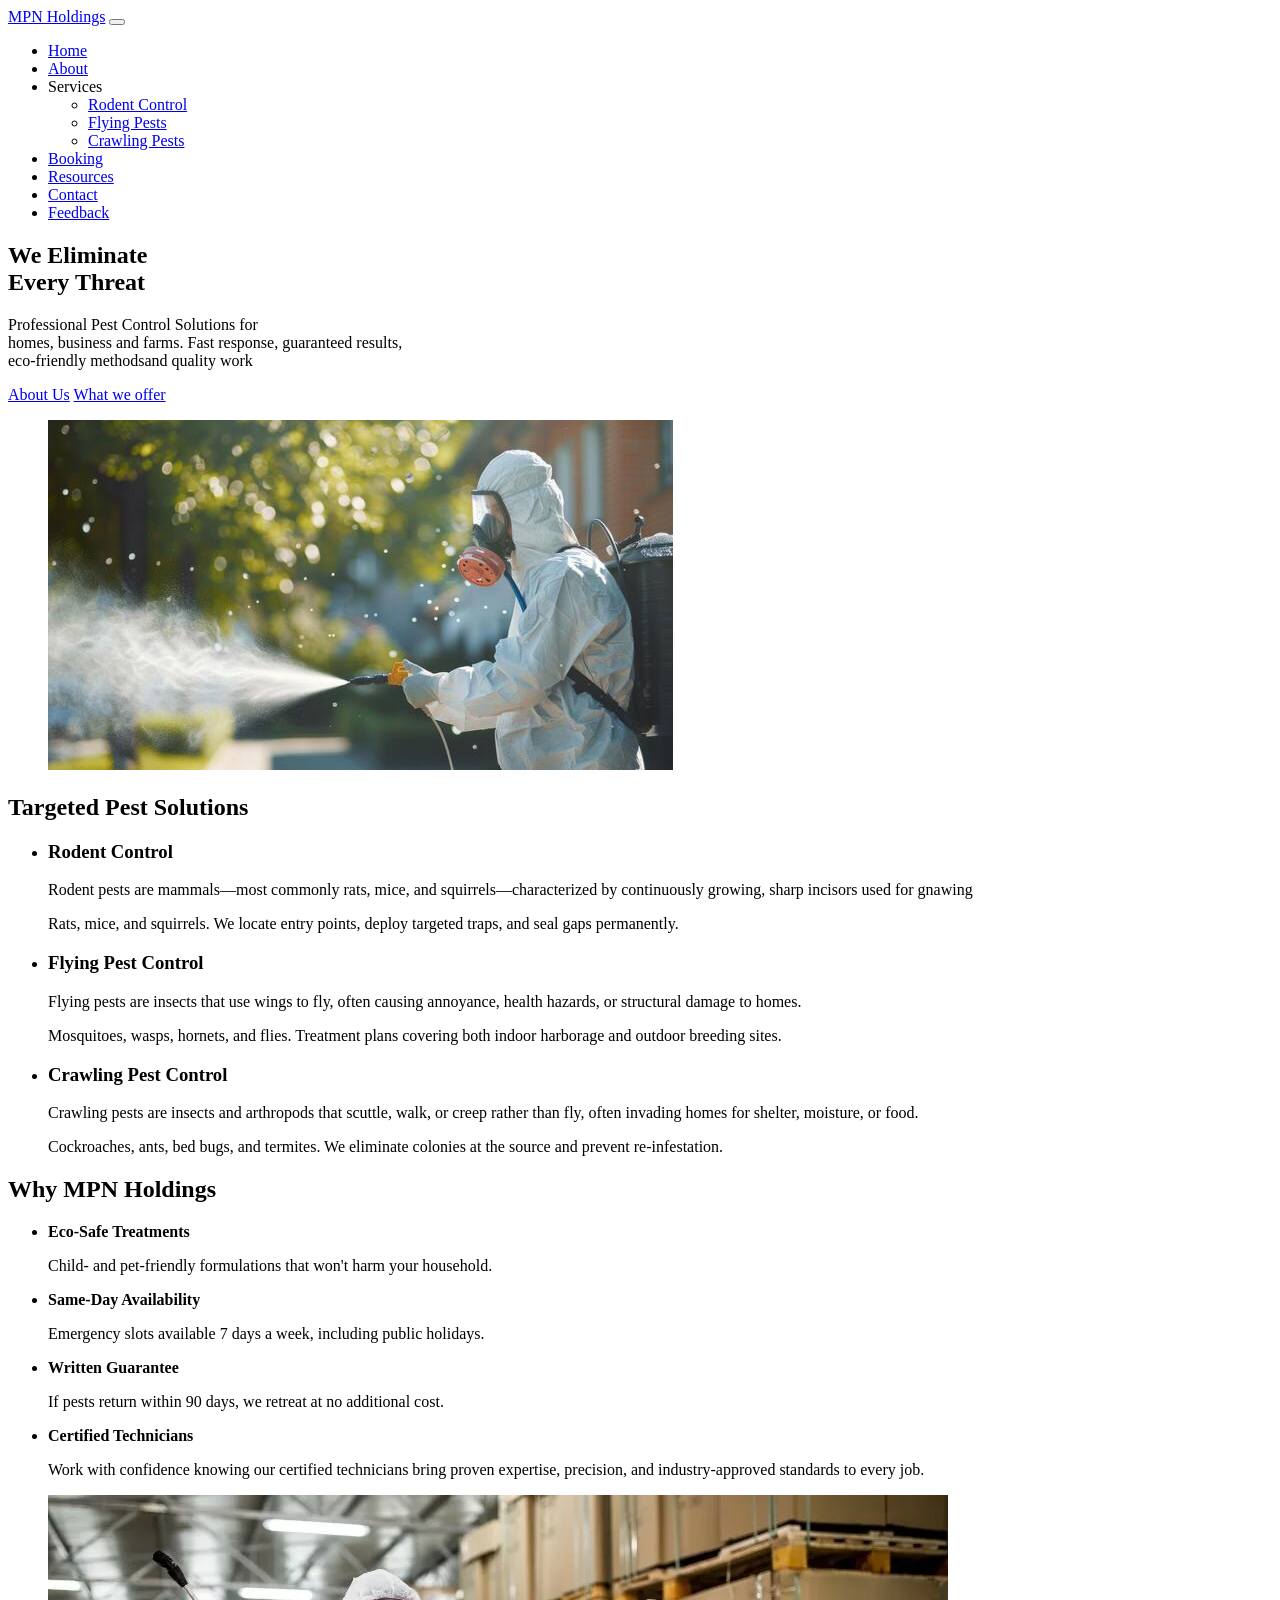
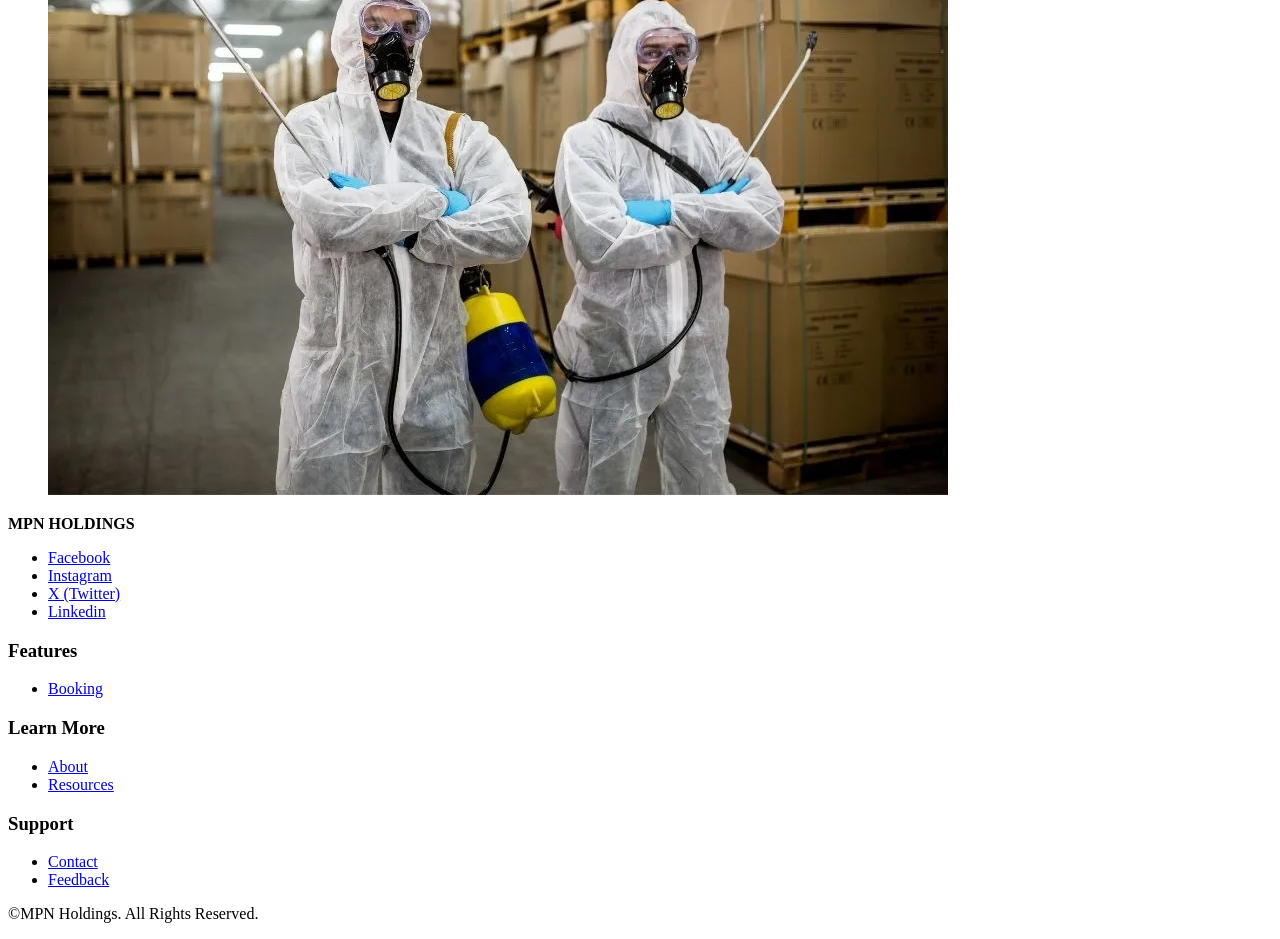
==== index.html @ 4e0d331c ""Fixed code"" ====
<!DOCTYPE html> 
<html lang="en"> 
<head> 

    <meta charset="UTF-8"> 
    <meta name="viewport" content="width=device-width, initial-scale=1.0"> 

    <title>MPN Holdings</title> 

</head> 

<body> 
    <header> 
      <nav>
    <div>
     <div>
     <div>
    <a href="index.html">MPN Holdings</a>
     <button type="button">  </button>
        <div id="navbarNav">
        <ul>
      <li>
        <a href="index.html">Home</a>
     </li>

        <li>
      <a href="about.html">About</a>
      </li>

        <li>
        <a>Services</a>
     <ul>
        <li><a href="Services/rodent.html">Rodent Control</a></li>
      <li><a href="Services/Flying.html">Flying Pests</a></li>
       <li><a href="Services/crawling.html">Crawling Pests</a></li>
     </ul>
      </li>

            <li>
     <a href="booking.html">Booking</a>
      </li>

     <li>
      <a href="resources.html">Resources</a>
</li>

          <li>
            <a href="contact.html">Contact</a>
      </li>

                        <li>
            <a href="feedback.html">Feedback</a>
     </li>
   </ul>
  </div>

    </div>
  </div>
 </div>
</nav>
    </header>

     <main>
          <section class="intro">
        <h1>We Eliminate <br>Every Threat</h1>
        <p>Professional Pest Control Solutions for<br>homes, business and farms. Fast response, guaranteed results,<br> eco-friendly methodsand quality work</p> 
          <a href="about.html" class="btn-primary">About Us</a>
        <a href="Services.html" class="btn-secondary">What we offer</a>
    </section>
      <figure> <img src="Images\intro image.jpg" alt="Pest Control spraying photo"> </figure>

    <div class="Pests">
         <h2 class="pest-title" id="services-heading">Targeted Pest Solutions</h2>
          <ul class="services-grid" role="list">
        <li>
          <article class="service-card">
            <h3>Rodent Control</h3>
            <p>Rodent pests are mammals—most commonly rats, mice, and squirrels—characterized by continuously growing, sharp incisors used for gnawing</p>
            <p>Rats, mice, and squirrels. We locate entry points, deploy targeted traps, and seal gaps permanently.</p>
        </li>
 
        <li>
            <h3>Flying Pest Control</h3>
            <p>Flying pests are insects that use wings to fly, often causing annoyance, health hazards, or structural damage to homes. </p>
            <p>Mosquitoes, wasps, hornets, and flies. Treatment plans covering both indoor harborage and outdoor breeding sites.</p>
        </li>
      
        <li>
            <h3>Crawling Pest Control</h3>
            <p>Crawling pests are insects and arthropods that scuttle, walk, or creep rather than fly, often invading homes for shelter, moisture, or food.</p>
            <p>Cockroaches, ants, bed bugs, and termites. We eliminate colonies at the source and prevent re-infestation.</p>
          </article>
        </li>
      </ul>
    </div>

     <div class="why-us-content">
          <h2>Why MPN Holdings</h2>
          <ul>
          <li>
                <strong>Eco-Safe Treatments</strong>
                <p>Child- and pet-friendly formulations that won't harm your household.</p>
            </li>
            <li>
                <strong>Same-Day Availability</strong>
                <p>Emergency slots available 7 days a week, including public holidays.</p>    
            </li>
            <li>
                <strong>Written Guarantee</strong>
                <p>If pests return within 90 days, we retreat at no additional cost.</p>
             </li>
            <li>
                <strong>Certified Technicians</strong>
                <p>Work with confidence knowing our certified technicians bring proven expertise, precision, and industry-approved standards to every job.</p>
            </li>
          </ul>
        </div>  
<figure> <img src="Images\why choose Us.webp" alt="Technicians photo"></figure>
    </main> 

<footer class="site-footer">
    <div class="footer-brand">
        <strong>MPN HOLDINGS</strong> 
         
       <nav aria-label="Social media">
    <ul class="social-links">
        <li>
            <a href="https://www.facebook.com/" target="_blank" rel="noopener noreferrer">
                Facebook
            </a>
        </li>
        <li>
            <a href="https://www.instagram.com/" target="_blank" rel="noopener noreferrer">
                Instagram
            </a>
        </li>
        <li>
            <a href="https://twitter.com/" target="_blank" rel="noopener noreferrer">
                X (Twitter)
            </a>
        </li>
        <li>
            <a href="https://linkedin.com/" target="_blank" rel="noopener noreferrer">
                Linkedin
            </a>
        </li>
    </ul>
</nav>
    </div>

    <nav class="footer-links" aria-label="Footer links">
        <section>
            <h3>Features</h3>
            <ul>
                <li><a href="booking.html">Booking</a></li>
            </ul>
        </section>

        <section>
            <h3>Learn More</h3>
            <ul>
                <li><a class="nav-link"  href="about.html">About</a></li>
                <li><a class="nav-link" href="resources.html">Resources</a></li>
            </ul>
        </section>

        <section>
            <h3>Support</h3>
            <ul>
                <li><a href="contact.html">Contact</a></li>
                <li><a href="feedback.html">Feedback</a></li>
            </ul>
        </section>
    </nav>
<p>&copy;MPN Holdings. All Rights Reserved.</p>
    </footer> 

</body> 
</html>
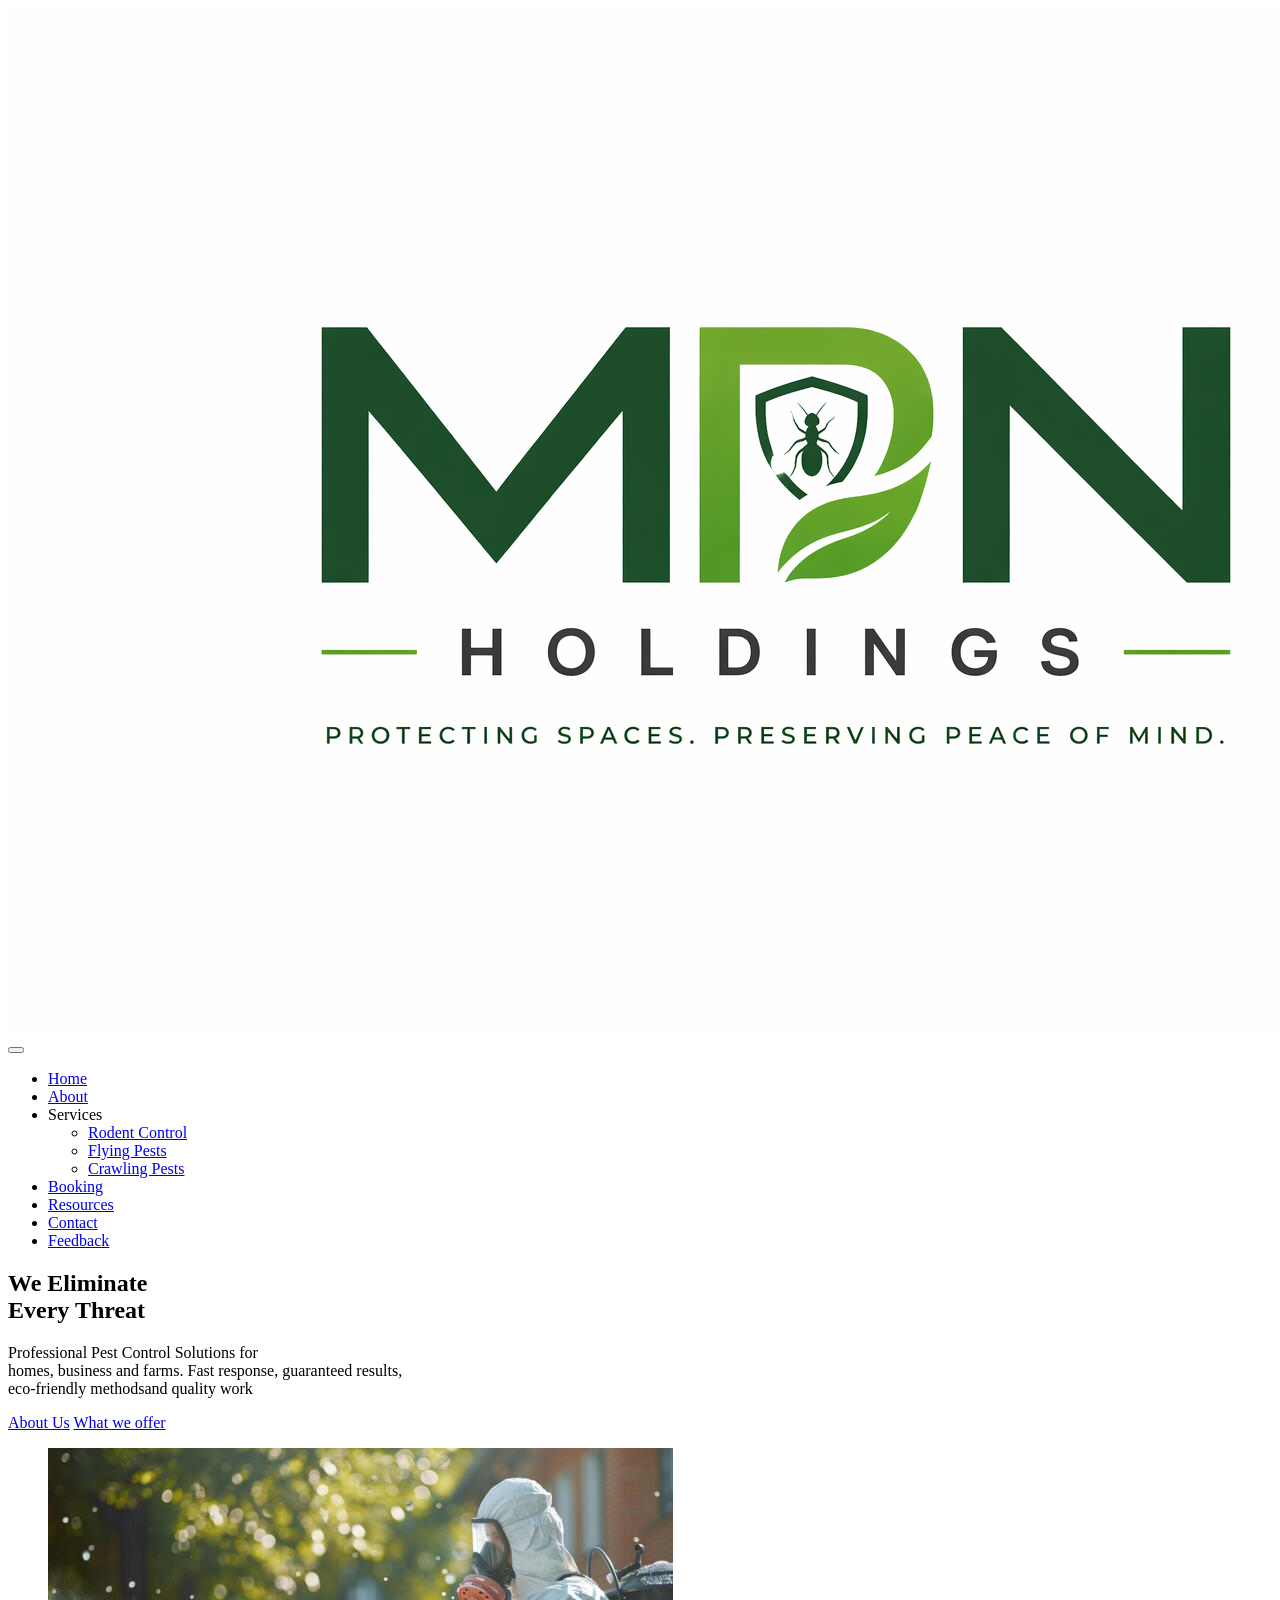
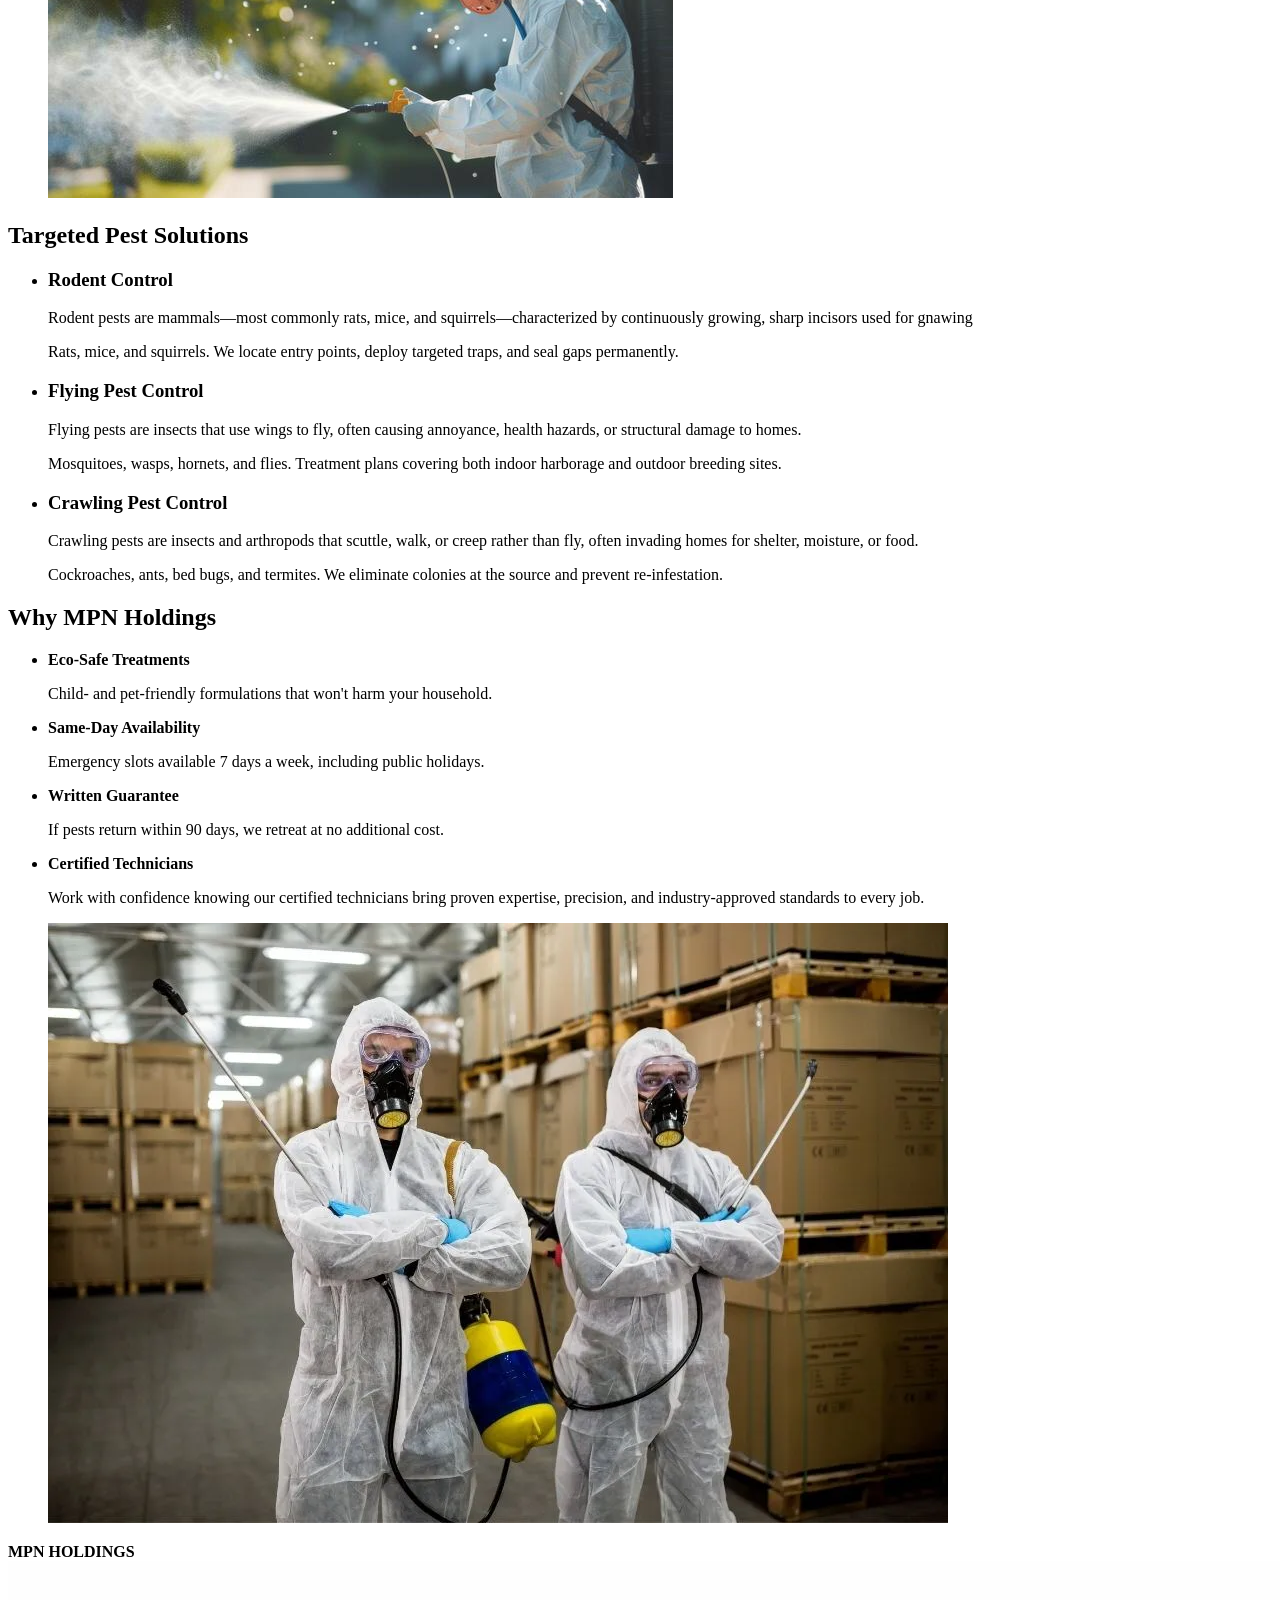
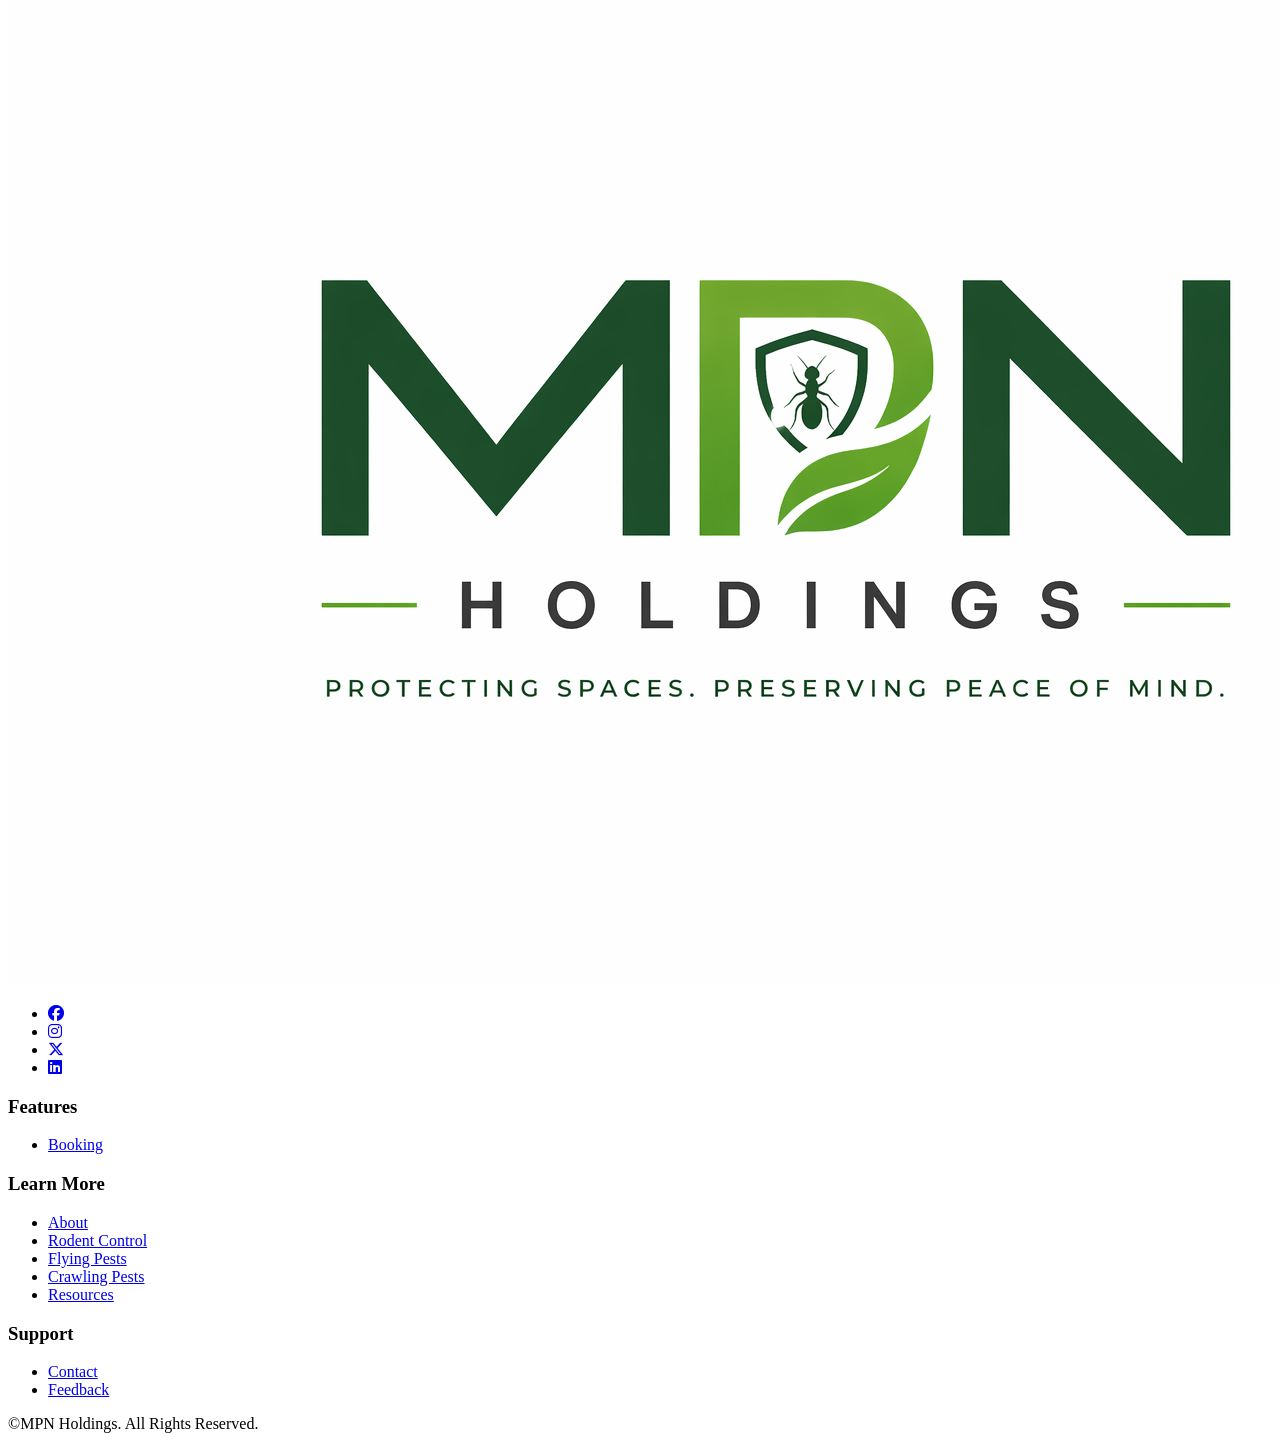
==== commit de4191c2: ""Added logo and icons"" ====
--- a/index.html
+++ b/index.html
@@ -6,7 +6,7 @@
     <meta name="viewport" content="width=device-width, initial-scale=1.0"> 
 
     <title>MPN Holdings</title> 
-
+<link rel="stylesheet" href="https://cdnjs.cloudflare.com/ajax/libs/font-awesome/6.5.0/css/all.min.css" />
 </head> 
 
 <body> 
@@ -15,7 +15,7 @@
     <div>
      <div>
      <div>
-    <a href="index.html">MPN Holdings</a>
+   <a href="index.html"><img src="Images/Logo.png" alt="MPN Holdings logo" /></a>
      <button type="button">  </button>
         <div id="navbarNav">
         <ul>
@@ -121,28 +121,30 @@
 <footer class="site-footer">
     <div class="footer-brand">
         <strong>MPN HOLDINGS</strong> 
+          <img src="Images/Logo.png" alt="MPN Holdings Logo" class="footer-logo">
          
        <nav aria-label="Social media">
     <ul class="social-links">
-        <li>
-            <a href="https://www.facebook.com/" target="_blank" rel="noopener noreferrer">
-                Facebook
-            </a>
-        </li>
-        <li>
-            <a href="https://www.instagram.com/" target="_blank" rel="noopener noreferrer">
-                Instagram
-            </a>
-        </li>
-        <li>
-            <a href="https://twitter.com/" target="_blank" rel="noopener noreferrer">
-                X (Twitter)
-            </a>
-        </li>
-        <li>
-            <a href="https://linkedin.com/" target="_blank" rel="noopener noreferrer">
-                Linkedin
-            </a>
+       <li>
+    <a href="https://www.facebook.com/" target="_blank" rel="noopener noreferrer" aria-label="Facebook">
+        <i class="fa-brands fa-facebook"></i>
+    </a>
+</li>
+<li>
+    <a href="https://www.instagram.com/" target="_blank" rel="noopener noreferrer" aria-label="Instagram">
+        <i class="fa-brands fa-instagram"></i>
+    </a>
+</li>
+<li>
+    <a href="https://twitter.com/" target="_blank" rel="noopener noreferrer" aria-label="X (Twitter)">
+        <i class="fa-brands fa-x-twitter"></i>
+    </a>
+</li>
+<li>
+    <a href="https://linkedin.com/" target="_blank" rel="noopener noreferrer" aria-label="LinkedIn">
+        <i class="fa-brands fa-linkedin"></i>
+    </a>
+</li>
         </li>
     </ul>
 </nav>
@@ -160,6 +162,9 @@
             <h3>Learn More</h3>
             <ul>
                 <li><a class="nav-link"  href="about.html">About</a></li>
+                <li><a href="Services/rodent.html">Rodent Control</a></li>
+      <li><a href="Services/Flying.html">Flying Pests</a></li>
+       <li><a href="Services/crawling.html">Crawling Pests</a></li>
                 <li><a class="nav-link" href="resources.html">Resources</a></li>
             </ul>
         </section>
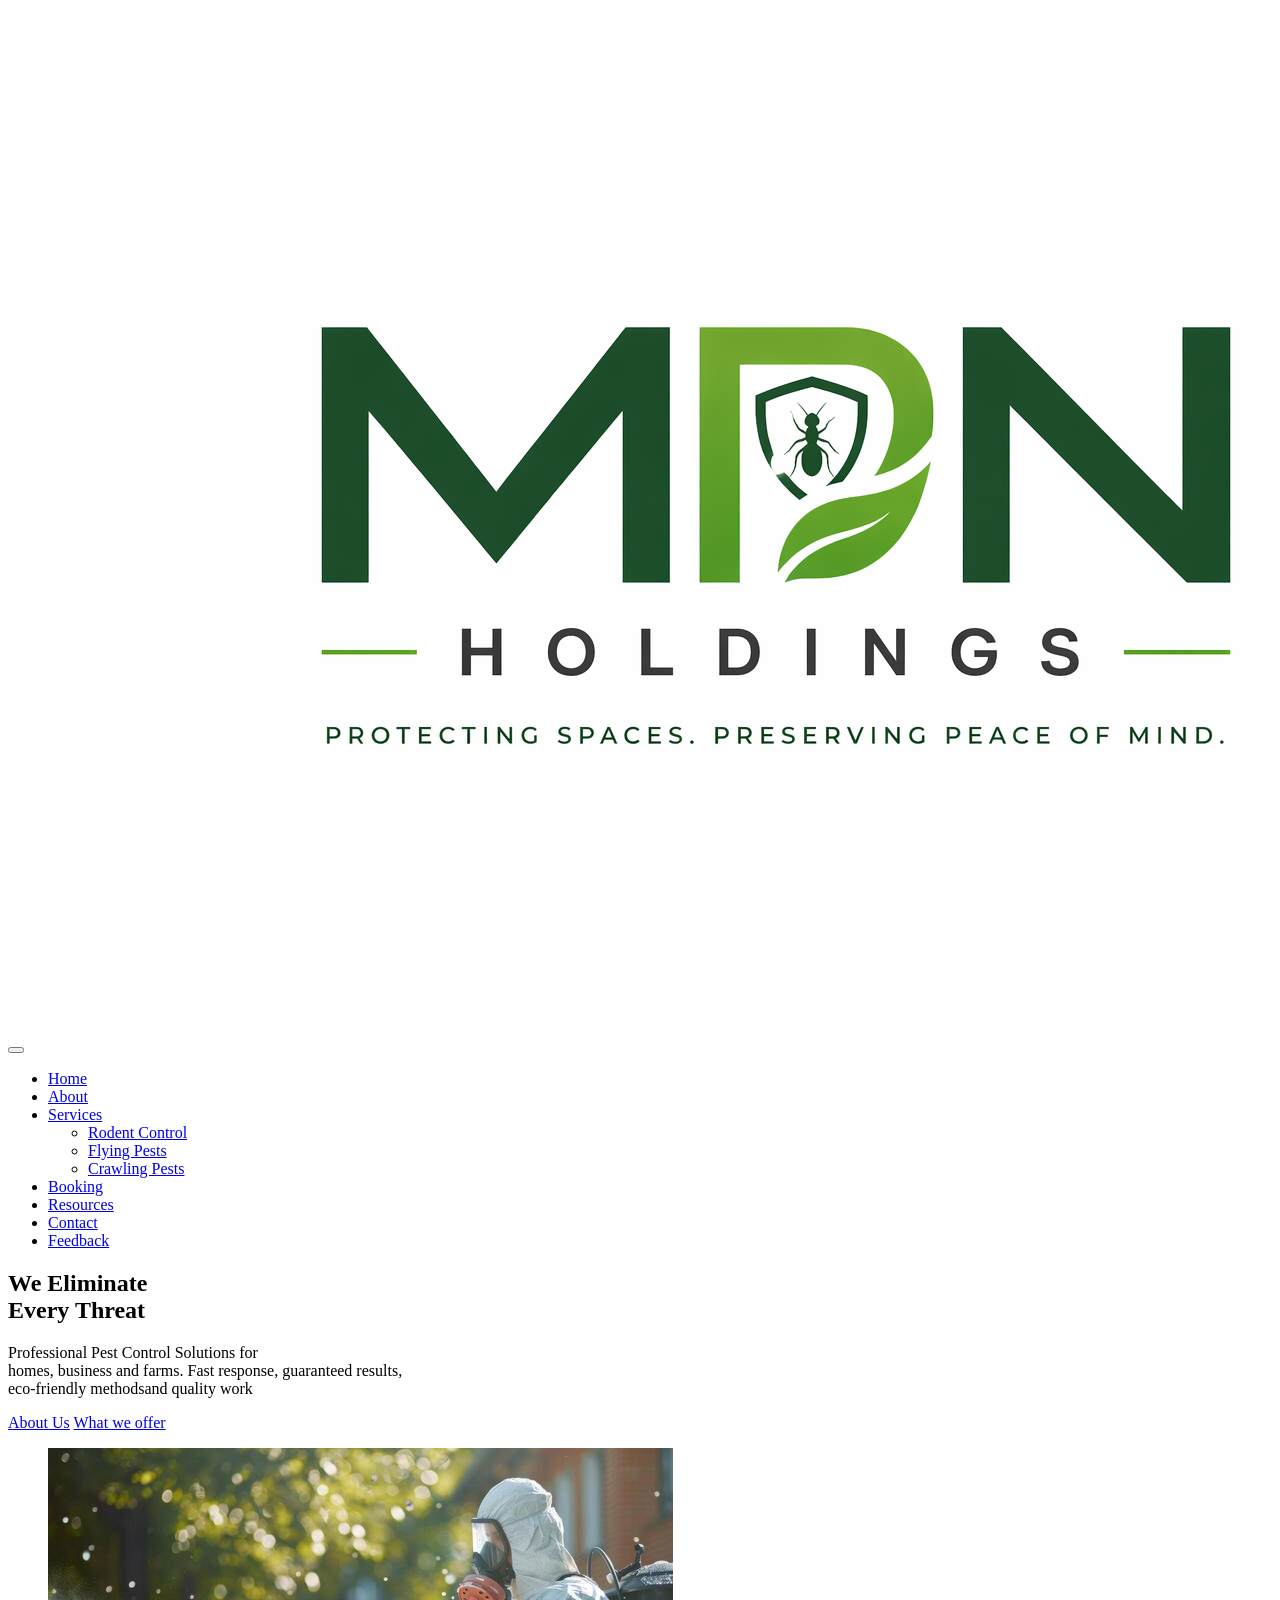
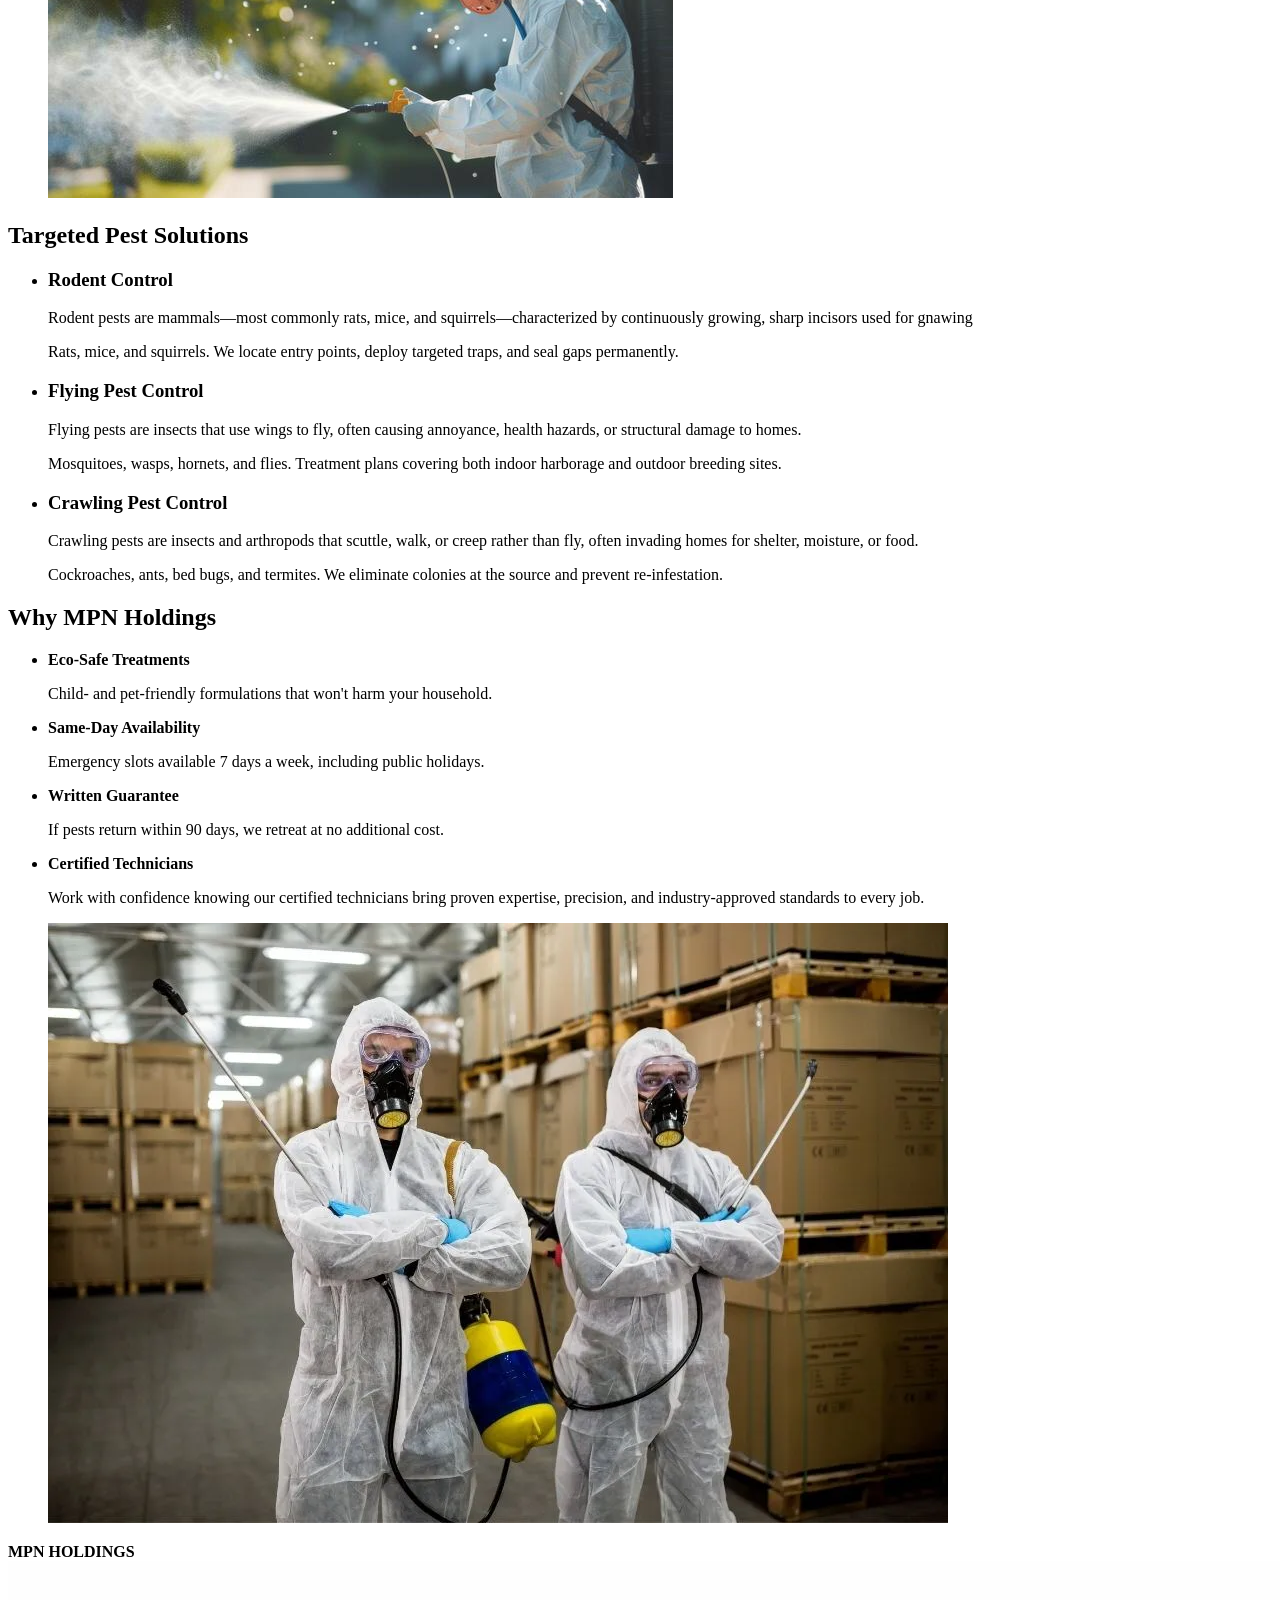
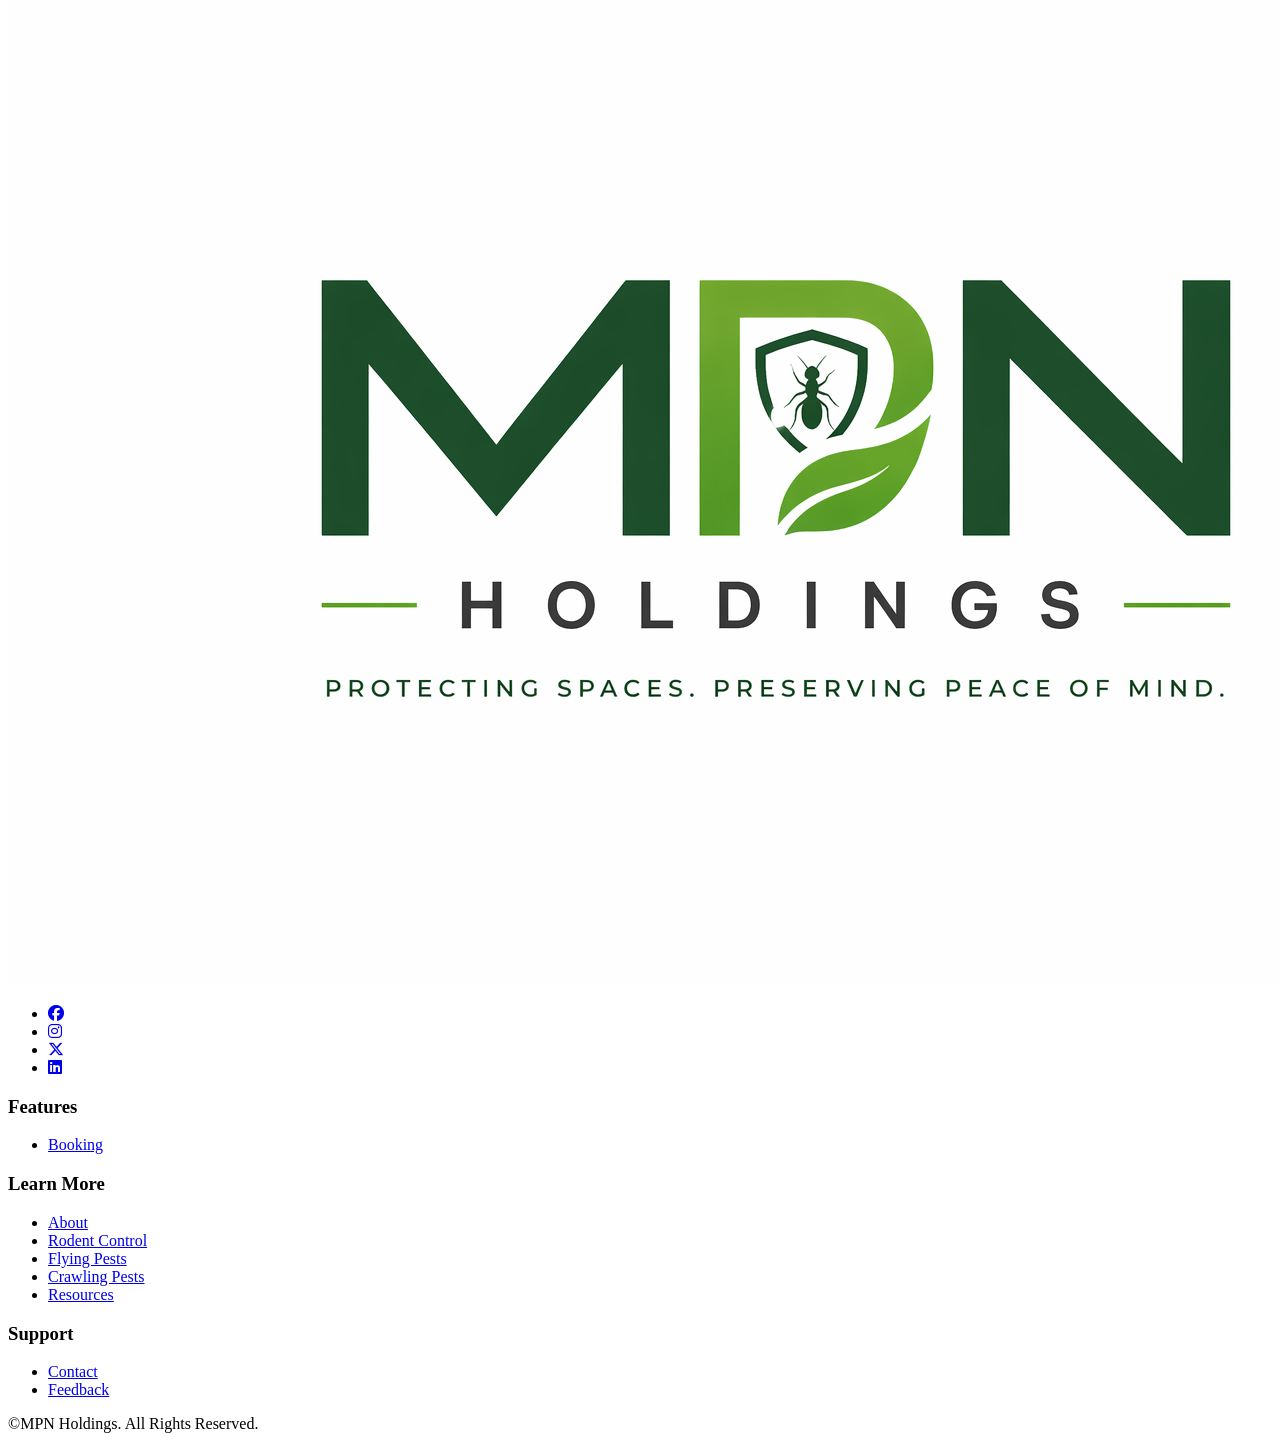
==== commit 8dc1b352: ""Added comments"" ====
--- a/index.html
+++ b/index.html
@@ -9,7 +9,8 @@
 <link rel="stylesheet" href="https://cdnjs.cloudflare.com/ajax/libs/font-awesome/6.5.0/css/all.min.css" />
 </head> 
 
-<body> 
+<body>  
+    <!-- navigation-->
     <header> 
       <nav>
     <div>
@@ -28,7 +29,7 @@
       </li>
 
         <li>
-        <a>Services</a>
+     <a href="#">Services</a>
      <ul>
         <li><a href="Services/rodent.html">Rodent Control</a></li>
       <li><a href="Services/Flying.html">Flying Pests</a></li>
@@ -60,6 +61,7 @@
 </nav>
     </header>
 
+<!-- main content-->
      <main>
           <section class="intro">
         <h1>We Eliminate <br>Every Threat</h1>
@@ -118,6 +120,7 @@
 <figure> <img src="Images\why choose Us.webp" alt="Technicians photo"></figure>
     </main> 
 
+    <!--footer-->
 <footer class="site-footer">
     <div class="footer-brand">
         <strong>MPN HOLDINGS</strong> 
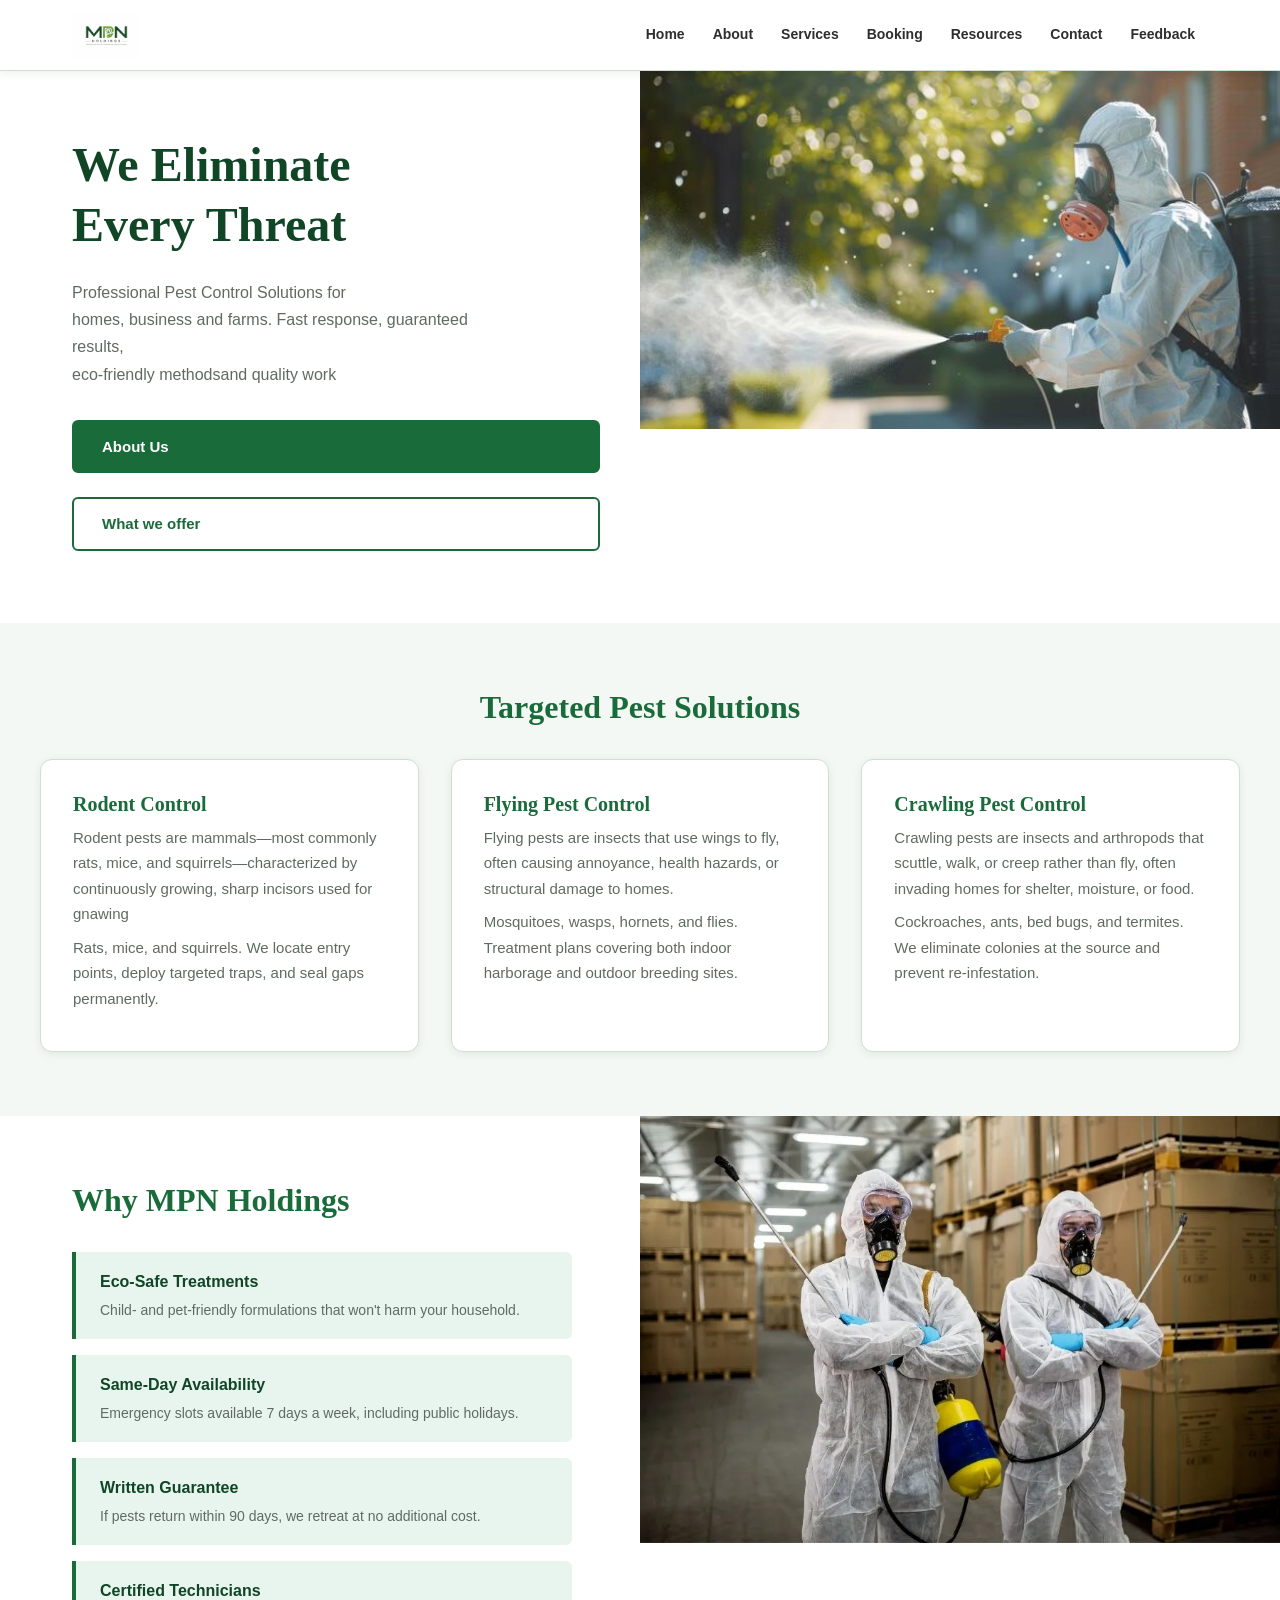
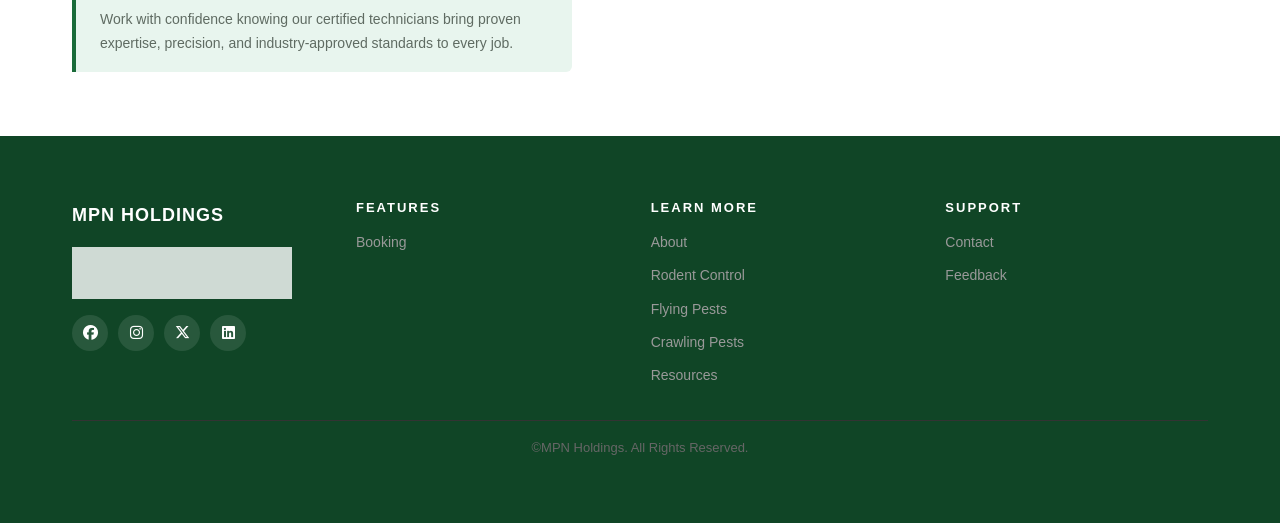
==== commit 043b175a: ""Added styling"" ====
--- a/index.html
+++ b/index.html
@@ -6,6 +6,7 @@
     <meta name="viewport" content="width=device-width, initial-scale=1.0"> 
 
     <title>MPN Holdings</title> 
+    <link rel="stylesheet" href="style.css">
 <link rel="stylesheet" href="https://cdnjs.cloudflare.com/ajax/libs/font-awesome/6.5.0/css/all.min.css" />
 </head> 
 
--- a/style.css
+++ b/style.css
@@ -0,0 +1,786 @@
+/* ============================================================
+   MPN HOLDINGS — style.css
+   Targets: index.html (Home) & about.html (About)
+   ============================================================ */
+
+/* ----------------------------------------------------------
+   1. CSS CUSTOM PROPERTIES
+   ---------------------------------------------------------- */
+:root {
+  --clr-primary:     #1a6b3a;
+  --clr-primary-dk:  #104526;
+  --clr-primary-lt:  #e8f5ee;
+  --clr-accent:      #f5a623;
+  --clr-dark:        #104526;
+  --clr-text:        #2e2e2e;
+  --clr-text-muted:  #5f6b62;
+  --clr-bg:          #ffffff;
+  --clr-bg-alt:      #f4f8f5;
+  --clr-border:      #cce0d4;
+
+  --font-heading: Georgia, 'Times New Roman', serif;
+  --font-body:    'Segoe UI', 'Helvetica Neue', Arial, sans-serif;
+
+  /* Spacing in px — fixed layout values */
+  --space-xs:  8px;
+  --space-sm:  16px;
+  --space-md:  32px;
+  --space-lg:  64px;
+
+  --max-w:     1200px;
+  --nav-h:     70px;
+
+  --radius-sm: 6px;
+  --radius-md: 12px;
+
+  --shadow-sm: 0 2px 10px rgba(0,0,0,0.07);
+  --shadow-md: 0 6px 24px rgba(0,0,0,0.13);
+  --shadow-lg: 0 16px 48px rgba(0,0,0,0.16);
+}
+
+/* ----------------------------------------------------------
+   2. RESET & BASE
+   ---------------------------------------------------------- */
+*, *::before, *::after { box-sizing: border-box; margin: 0; padding: 0; }
+
+html { scroll-behavior: smooth; }
+
+body {
+  font-family: var(--font-body);
+  color: var(--clr-text);
+  background: var(--clr-bg);
+  line-height: 1.7;
+  font-size: 16px;
+}
+
+img { max-width: 100%; height: auto; display: block; }
+
+ul  { list-style: none; }
+
+a   { color: inherit; text-decoration: none; }
+
+h1, h2, h3 {
+  font-family: var(--font-heading);
+  line-height: 1.25;
+  color: var(--clr-dark);
+}
+
+h1 { font-size: 48px; }
+h2 { font-size: 32px; }
+h3 { font-size: 20px; }
+
+/* ----------------------------------------------------------
+   3. NAVIGATION
+   ---------------------------------------------------------- */
+header {
+  position: sticky;
+  top: 0;
+  z-index: 100;
+  background: var(--clr-bg);
+  border-bottom: 1px solid var(--clr-border);
+  box-shadow: var(--shadow-sm);
+}
+
+header nav {
+  height: var(--nav-h);
+  display: flex;
+  align-items: center;
+}
+
+/* Flatten the three nested divs */
+header nav > div,
+header nav > div > div,
+header nav > div > div > div {
+  display: flex;
+  align-items: center;
+  width: 100%;
+}
+
+header nav > div {
+  max-width: var(--max-w);
+  margin-inline: auto;
+  padding-inline: var(--space-md);
+}
+
+header nav > div > div > div {
+  justify-content: space-between;
+}
+
+/* Logo */
+header nav a img {
+  height: 46px;
+  width: auto;
+  object-fit: contain;
+}
+
+/* Hamburger button */
+header nav button[type="button"] {
+  display: none;
+  background: none;
+  border: 2px solid var(--clr-primary);
+  border-radius: var(--radius-sm);
+  padding: 5px 10px;
+  cursor: pointer;
+  color: var(--clr-primary);
+  font-size: 19px;
+  line-height: 1;
+}
+
+/* Nav wrapper */
+#navbarNav {
+  flex: 1;
+  display: flex;
+  justify-content: flex-end;
+}
+
+#navbarNav > ul {
+  display: flex;
+  align-items: center;
+  gap: 2px;
+}
+
+#navbarNav > ul > li {
+  position: relative;
+}
+
+#navbarNav > ul > li > a {
+  display: block;
+  padding: 7px 13px;
+  font-size: 14px;
+  font-weight: 600;
+  border-radius: var(--radius-sm);
+  white-space: nowrap;
+  transition: color 0.2s, background 0.2s;
+}
+
+#navbarNav > ul > li > a:hover {
+  color: var(--clr-primary);
+  background: var(--clr-primary-lt);
+}
+
+/* Services dropdown */
+#navbarNav > ul > li > ul {
+  display:none;
+  position: absolute;
+  top: calc(100% + 6px);
+  left: 0;
+  background: var(--clr-bg);
+  border: 1px solid var(--clr-border);
+  border-radius: var(--radius-md);
+  box-shadow: var(--shadow-md);
+  min-width: 175px;
+  padding: 6px 0;
+  z-index: 200;
+}
+
+#navbarNav > ul > li:hover > ul {
+  display: block;
+}
+
+#navbarNav > ul > li > ul > li > a {
+  display: block;
+  padding: 8px 18px;
+  font-size: 14px;
+  transition: background 0.15s, color 0.15s;
+}
+
+#navbarNav > ul > li > ul > li > a:hover {
+  background: var(--clr-primary-lt);
+  color: var(--clr-primary);
+}
+
+/* ----------------------------------------------------------
+   4. BUTTONS
+   ---------------------------------------------------------- */
+a.btn-primary {
+  display: inline-block;
+  padding: 12px 28px;
+  background: var(--clr-primary);
+  color: #fff;
+  font-weight: 700;
+  font-size: 15px;
+  border-radius: var(--radius-sm);
+  border: 2px solid var(--clr-primary);
+  transition: background 0.2s, transform 0.15s, box-shadow 0.2s;
+}
+
+a.btn-primary:hover {
+  background: var(--clr-primary-dk);
+  border-color: var(--clr-primary-dk);
+  transform: translateY(-2px);
+  box-shadow: var(--shadow-md);
+}
+
+a.btn-secondary {
+  display: inline-block;
+  padding: 12px 28px;
+  background: transparent;
+  color: var(--clr-primary);
+  font-weight: 700;
+  font-size: 15px;
+  border-radius: var(--radius-sm);
+  border: 2px solid var(--clr-primary);
+  transition: background 0.2s, color 0.2s, transform 0.15s;
+}
+
+a.btn-secondary:hover {
+  background: var(--clr-primary);
+  color: #fff;
+  transform: translateY(-2px);
+}
+
+/* ============================================================
+   HOME PAGE  (index.html)
+   ============================================================ */
+
+/* ----------------------------------------------------------
+   5. section.intro — hero text block (floats left 50%)
+   ---------------------------------------------------------- */
+main > section.intro {
+  float: left;
+  width: 50%;
+  min-height: 540px;
+  display: flex;
+  flex-direction: column;
+  justify-content: center;
+  gap: var(--space-sm);
+  padding: var(--space-lg) var(--space-md);
+  padding-left: max(var(--space-md), calc((100vw - var(--max-w)) / 2 + var(--space-md)));
+  background: var(--clr-bg);
+}
+
+section.intro h1 {
+  color: var(--clr-dark);
+  margin-bottom: 8px;
+}
+
+section.intro p {
+  color: var(--clr-text-muted);
+  font-size: 16px;
+  max-width: 440px;
+  margin-bottom: 16px;
+}
+
+section.intro a {
+  margin-right: 8px;
+  margin-bottom: 8px;
+}
+
+/* Hero image — <figure> immediately after section.intro */
+main > section.intro + figure {
+  float: grid;
+  width: 50%;
+  min-height: auto;
+  margin: 0;
+  overflow: hidden;
+}
+
+main > section.intro + figure img {
+  width: 100%;
+  height: 100%;
+  object-fit: cover;
+  object-position: center;
+}
+
+/* ----------------------------------------------------------
+   6. div.Pests — "Targeted Pest Solutions"
+   ---------------------------------------------------------- */
+div.Pests {
+  clear: both;
+  background: var(--clr-bg-alt);
+  padding: 64px 32px;
+  text-align: center;
+}
+
+h2.pest-title {
+  color: var(--clr-primary);
+  margin-bottom: 32px;
+}
+
+ul.services-grid {
+  display: grid;
+  grid-template-columns: repeat(3, 1fr);
+  gap: 32px;
+  max-width: var(--max-w);
+  margin-inline: auto;
+  text-align: left;
+}
+
+ul.services-grid > li {
+  background: var(--clr-bg);
+  border: 1px solid var(--clr-border);
+  border-radius: 12px;
+  padding: 32px;
+  box-shadow: var(--shadow-sm);
+  transition: transform 0.2s, box-shadow 0.2s;
+}
+
+ul.services-grid > li:hover {
+  transform: translateY(-4px);
+  box-shadow: var(--shadow-md);
+}
+
+ul.services-grid > li h3 {
+  color: var(--clr-primary);
+  margin-bottom: 8px;
+}
+
+ul.services-grid > li p {
+  color: var(--clr-text-muted);
+  font-size: 15px;
+  margin-bottom: 8px;
+}
+
+/* ----------------------------------------------------------
+   7. div.why-us-content + figure
+   Two-column: reasons left | photo right
+   ---------------------------------------------------------- */
+div.why-us-content {
+  float: left;
+  width: 50%;
+  min-height: 440px;
+  display: flex;
+  flex-direction: column;
+  justify-content: center;
+  padding: 64px 32px;
+  padding-left: max(32px, calc((100vw - var(--max-w)) / 2 + 32px));
+  background: var(--clr-bg);
+}
+
+div.why-us-content h2 {
+  color: var(--clr-primary);
+  margin-bottom: 32px;
+}
+
+div.why-us-content > ul {
+  display: flex;
+  flex-direction: column;
+  gap: 16px;
+  max-width: 500px;
+}
+
+div.why-us-content > ul > li {
+  background: var(--clr-primary-lt);
+  border-left: 4px solid var(--clr-primary);
+  border-radius: 0 6px 6px 0;
+  padding: 16px 24px;
+}
+
+div.why-us-content > ul > li strong {
+  display: block;
+  color: var(--clr-primary-dk);
+  font-size: 16px;
+  margin-bottom: 4px;
+}
+
+div.why-us-content > ul > li p {
+  color: var(--clr-text-muted);
+  font-size: 14px;
+}
+
+/* Why-us photo */
+div.why-us-content + figure {
+  float: right;
+  width: 50%;
+  min-height: 440px;
+  margin: 0;
+  overflow: hidden;
+}
+
+div.why-us-content + figure img {
+  width: 100%;
+  height: 100%;
+  object-fit: cover;
+  object-position: top center;
+}
+
+/* ============================================================
+   ABOUT PAGE  (about.html)
+   ============================================================ */
+
+/* ----------------------------------------------------------
+   8. section.About — hero
+   ---------------------------------------------------------- */
+section.About {
+  display: grid;
+  grid-template-columns: 1fr 1fr;
+  align-items: center;
+  gap: 64px;
+  max-width: var(--max-w);
+  margin-inline: auto;
+  padding: 64px 32px;
+}
+
+section.About h2 {
+  color: var(--clr-primary);
+  margin-bottom: 16px;
+  font-size: 42px;
+}
+
+section.About > p {
+  color: var(--clr-text-muted);
+  font-size: 16px;
+}
+
+section.About figure {
+  border-radius: 12px;
+  overflow: hidden;
+  box-shadow: var(--shadow-lg);
+}
+
+section.About figure img {
+  width: 100%;
+  height: 400px;
+  object-fit: cover;
+  object-position: center;
+}
+
+/* ----------------------------------------------------------
+   9. div[class="Company brief"]
+   ---------------------------------------------------------- */
+div[class="Company brief"] {
+  background: var(--clr-primary-lt);
+  border-left: 6px solid var(--clr-primary);
+  padding: 64px 32px;
+  max-width: var(--max-w);
+  margin-inline: auto;
+  border-radius: 0 12px 12px 0;
+}
+
+div[class="Company brief"] p {
+  color: var(--clr-text);
+  font-size: 16px;
+  line-height: 1.9;
+}
+
+/* ----------------------------------------------------------
+   10. article[class="who we are"] — 3 feature cards
+   ---------------------------------------------------------- */
+article[class="who we are"] {
+  display: grid;
+  grid-template-columns: repeat(3, 1fr);
+  gap: 32px;
+  max-width: var(--max-w);
+  margin-inline: auto;
+  padding: 64px 32px;
+  background: var(--clr-bg-alt);
+}
+
+article[class="who we are"] > li {
+  background: var(--clr-bg);
+  border-radius: 12px;
+  padding: 32px;
+  box-shadow: var(--shadow-sm);
+  transition: transform 0.2s, box-shadow 0.2s;
+  list-style: none;
+}
+
+article[class="who we are"] > li:hover {
+  transform: translateY(-4px);
+  box-shadow: var(--shadow-md);
+}
+
+article[class="who we are"] h3 {
+  color: var(--clr-primary);
+  margin-bottom: 8px;
+  padding-bottom: 8px;
+  border-bottom: 2px solid var(--clr-primary-lt);
+}
+
+article[class="who we are"] p {
+  color: var(--clr-text-muted);
+  font-size: 15px;
+}
+
+/* ----------------------------------------------------------
+   11. section[class="core values"] — values cards
+   ---------------------------------------------------------- */
+section[class="core values"] {
+  padding: 64px 32px;
+  background: var(--clr-bg);
+}
+
+section[class="core values"] > h2 {
+  color: var(--clr-primary);
+  text-align: center;
+  margin-bottom: 48px;
+  max-width: var(--max-w);
+  margin-inline: auto;
+}
+
+section[class="core values"] div.values {
+  display: grid;
+  grid-template-columns: repeat(3, 1fr);
+  gap: 32px;
+  max-width: var(--max-w);
+  margin-inline: auto;
+}
+
+section[class="core values"] article {
+  background: var(--clr-bg-alt);
+  border-radius: 12px;
+  overflow: hidden;
+  box-shadow: var(--shadow-sm);
+  transition: transform 0.2s, box-shadow 0.2s;
+  display: flex;
+  flex-direction: column;
+}
+
+section[class="core values"] article:hover {
+  transform: translateY(-4px);
+  box-shadow: var(--shadow-md);
+}
+
+section[class="core values"] article h3 {
+  color: var(--clr-primary);
+  padding: 16px 16px 8px;
+}
+
+section[class="core values"] article p {
+  color: var(--clr-text-muted);
+  font-size: 15px;
+  padding: 0 16px 16px;
+  line-height: 1.65;
+  flex: 1;
+}
+
+section[class="core values"] article figure {
+  height: 200px;
+  overflow: hidden;
+  margin: 0;
+}
+
+section[class="core values"] article figure img {
+  width: 100%;
+  height: 100%;
+  object-fit: cover;
+  transition: transform 0.3s;
+}
+
+section[class="core values"] article:hover figure img {
+  transform: scale(1.04);
+}
+
+/* ============================================================
+   FOOTER  (shared — both pages)
+   ============================================================ */
+footer.site-footer {
+  clear: both;
+  background: var(--clr-dark);
+  color: #bbb;
+  display: grid;
+  grid-template-columns: 220px 1fr;
+  gap: 32px 64px;
+  padding: 64px max(32px, calc((100vw - var(--max-w)) / 2 + 32px));
+}
+
+div.footer-brand {
+  display: flex;
+  flex-direction: column;
+  gap: 16px;
+}
+
+div.footer-brand strong {
+  color: #fff;
+  font-size: 18px;
+  letter-spacing: 1px;
+}
+
+img.footer-logo {
+  height: 52px;
+  width: auto;
+  filter: brightness(0) invert(1) opacity(0.8);
+}
+
+ul.social-links {
+  display: flex;
+  gap: 10px;
+  flex-wrap: wrap;
+}
+
+ul.social-links a {
+  display: flex;
+  align-items: center;
+  justify-content: center;
+  width: 36px;
+  height: 36px;
+  border-radius: 50%;
+  background: rgba(255,255,255,0.1);
+  color: #fff;
+  font-size: 15px;
+  transition: background 0.2s, transform 0.2s;
+}
+
+ul.social-links a:hover {
+  background: var(--clr-primary);
+  transform: translateY(-2px);
+}
+
+nav.footer-links {
+  display: grid;
+  grid-template-columns: repeat(3, 1fr);
+  gap: 32px;
+}
+
+nav.footer-links h3 {
+  color: #fff;
+  font-family: var(--font-body);
+  font-size: 13px;
+  font-weight: 700;
+  text-transform: uppercase;
+  letter-spacing: 2px;
+  margin-bottom: 12px;
+}
+
+nav.footer-links ul {
+  display: flex;
+  flex-direction: column;
+  gap: 6px;
+}
+
+nav.footer-links a {
+  color: #999;
+  font-size: 14px;
+  transition: color 0.2s;
+}
+
+nav.footer-links a:hover {
+  color: var(--clr-accent);
+}
+
+footer.site-footer > p {
+  grid-column: 1 / -1;
+  text-align: center;
+  font-size: 13px;
+  color: #666;
+  border-top: 1px solid #333;
+  padding-top: 16px;
+}
+
+/* ============================================================
+   RESPONSIVE — TABLET  (≤ 900px)
+   ============================================================ */
+@media (max-width: 900px) {
+
+  h1 { font-size: 36px; }
+  h2 { font-size: 26px; }
+
+  #navbarNav > ul { gap: 0; }
+  #navbarNav > ul > li > a { font-size: 13px; padding: 6px 9px; }
+
+  /* Home hero */
+  main > section.intro,
+  main > section.intro + figure {
+    float: none;
+    width: 100%;
+    min-height: auto;
+    padding-left: 32px;
+  }
+
+  main > section.intro + figure { height: 300px; }
+
+  /* Services */
+  ul.services-grid { grid-template-columns: 1fr; }
+
+  /* Why us */
+  div.why-us-content,
+  div.why-us-content + figure {
+    float: none;
+    width: 100%;
+    min-height: auto;
+    padding-left: 32px;
+  }
+
+  div.why-us-content + figure { height: 280px; }
+
+  /* About */
+  section.About {
+    grid-template-columns: 1fr;
+    gap: 32px;
+    padding: 48px 24px;
+  }
+
+  article[class="who we are"] { grid-template-columns: 1fr; }
+
+  section[class="core values"] div.values { grid-template-columns: 1fr; }
+
+  /* Footer */
+  footer.site-footer {
+    grid-template-columns: 1fr;
+    padding: 48px 24px;
+    gap: 32px;
+  }
+
+  nav.footer-links { grid-template-columns: repeat(3, 1fr); }
+}
+
+/* ============================================================
+   RESPONSIVE — MOBILE  (≤ 600px)
+   ============================================================ */
+@media (max-width: 600px) {
+
+  h1 { font-size: 28px; }
+  h2 { font-size: 22px; }
+  h3 { font-size: 18px; }
+
+  header nav button[type="button"] { display: block; }
+
+  #navbarNav {
+    position: absolute;
+    top: 70px;
+    left: 0;
+    right: 0;
+    background: var(--clr-bg);
+    border-top: 1px solid var(--clr-border);
+    box-shadow: var(--shadow-md);
+    padding: 8px 0;
+    z-index: 200;
+    display: none;
+    justify-content: flex-start;
+  }
+
+  #navbarNav.open { display: flex; }
+
+  #navbarNav > ul {
+    flex-direction: column;
+    width: 100%;
+    gap: 0;
+  }
+
+  #navbarNav > ul > li > a {
+    padding: 12px 24px;
+    border-radius: 0;
+    font-size: 15px;
+    border-bottom: 1px solid var(--clr-border);
+  }
+
+  #navbarNav > ul > li > ul {
+    position: static;
+    box-shadow: none;
+    border: none;
+    border-radius: 0;
+    background: var(--clr-primary-lt);
+    padding-left: 24px;
+  }
+
+  section.intro a {
+    display: block;
+    width: max-content;
+    margin-right: 0;
+    margin-bottom: 8px;
+  }
+
+  nav.footer-links { grid-template-columns: 1fr 1fr; }
+}
+
+/* ============================================================
+   MOBILE NAV TOGGLE
+   Add this script before </body> in each HTML file:
+
+   <script>
+     document.querySelector('header nav button[type="button"]')
+       .addEventListener('click', function () {
+         document.getElementById('navbarNav').classList.toggle('open');
+       });
+   </script>
+   ============================================================ */
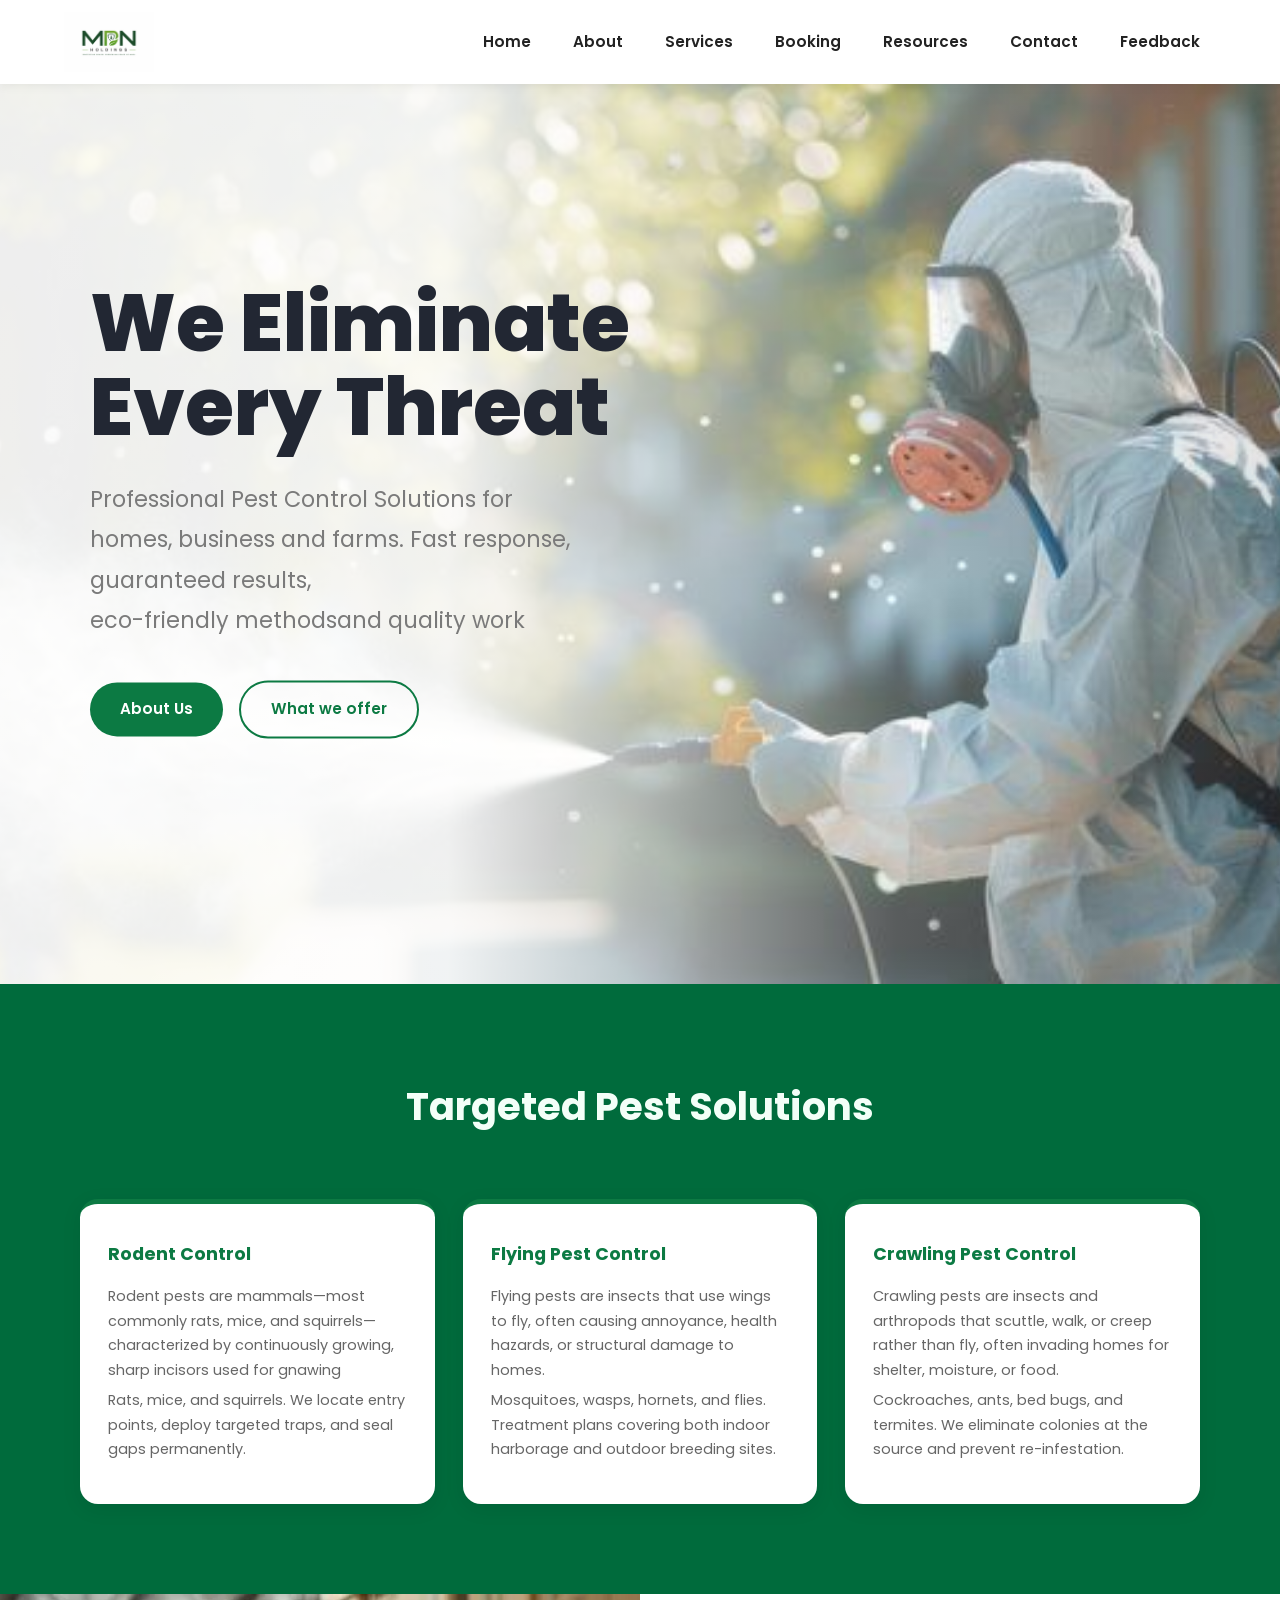
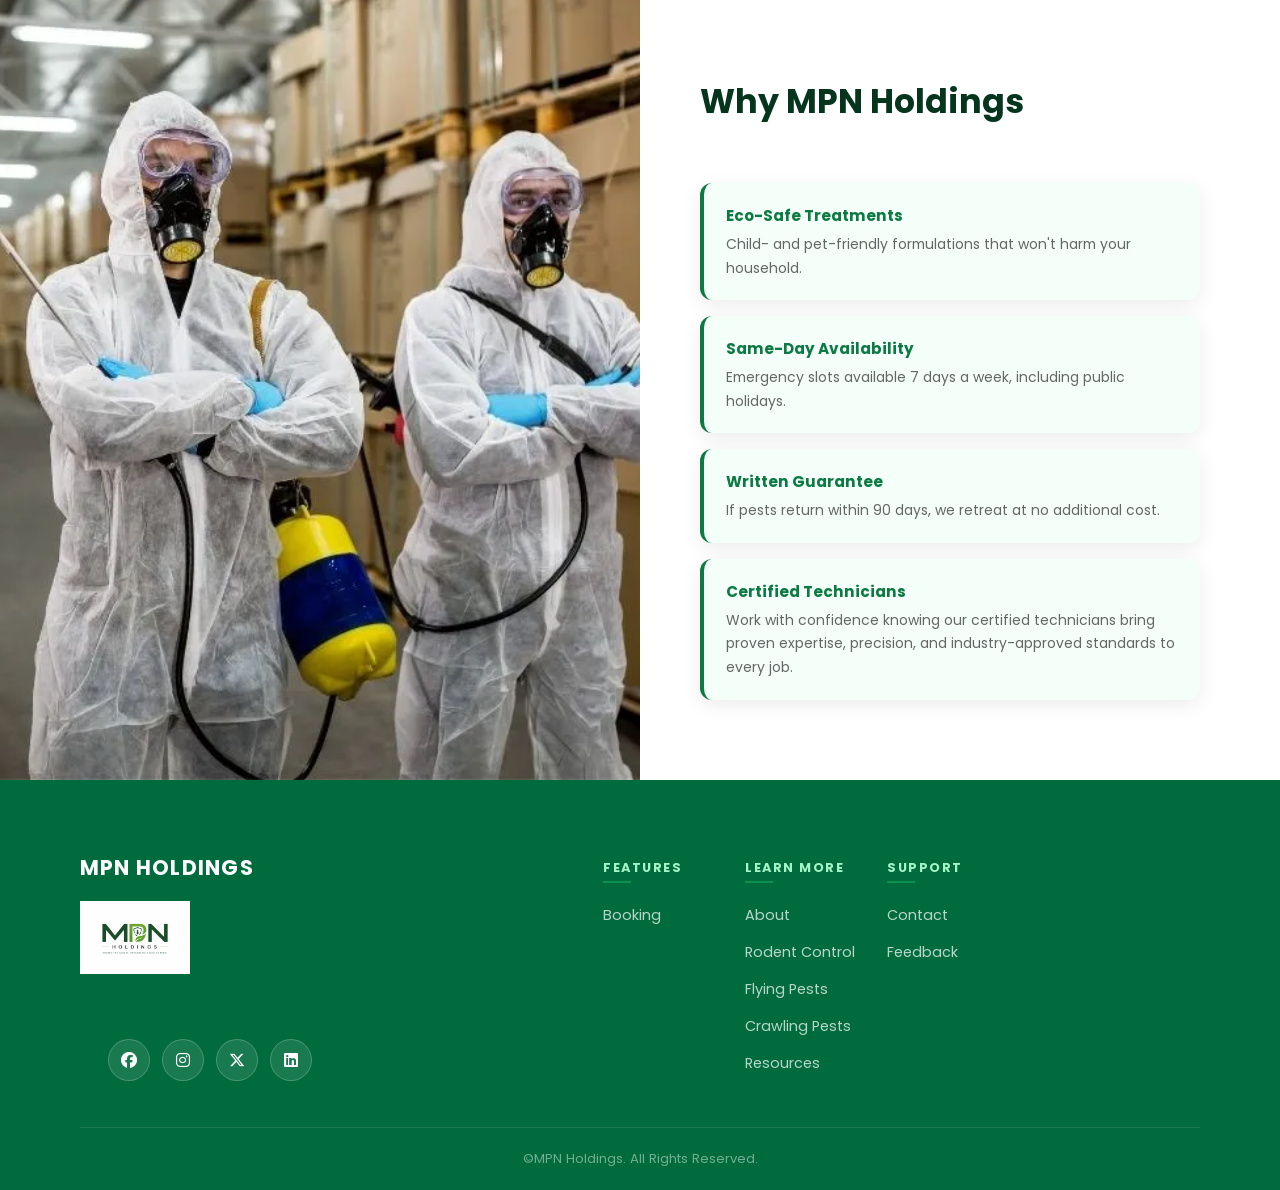
==== commit 073c1ab9: ""Added styling"" ====
--- a/index.html
+++ b/index.html
@@ -14,9 +14,6 @@
     <!-- navigation-->
     <header> 
       <nav>
-    <div>
-     <div>
-     <div>
    <a href="index.html"><img src="Images/Logo.png" alt="MPN Holdings logo" /></a>
      <button type="button">  </button>
         <div id="navbarNav">
@@ -54,10 +51,6 @@
             <a href="feedback.html">Feedback</a>
      </li>
    </ul>
-  </div>
-
-    </div>
-  </div>
  </div>
 </nav>
     </header>
--- a/style.css
+++ b/style.css
@@ -1,786 +1,514 @@
-/* ============================================================
-   MPN HOLDINGS — style.css
-   Targets: index.html (Home) & about.html (About)
-   ============================================================ */
-
-/* ----------------------------------------------------------
-   1. CSS CUSTOM PROPERTIES
-   ---------------------------------------------------------- */
+@import url('https://fonts.googleapis.com/css2?family=Poppins:wght@300;400;500;600;700;800&display=swap');
+
+/* =========================
+   ROOT VARIABLES
+========================= */
 :root {
-  --clr-primary:     #1a6b3a;
-  --clr-primary-dk:  #104526;
-  --clr-primary-lt:  #e8f5ee;
-  --clr-accent:      #f5a623;
-  --clr-dark:        #104526;
-  --clr-text:        #2e2e2e;
-  --clr-text-muted:  #5f6b62;
-  --clr-bg:          #ffffff;
-  --clr-bg-alt:      #f4f8f5;
-  --clr-border:      #cce0d4;
-
-  --font-heading: Georgia, 'Times New Roman', serif;
-  --font-body:    'Segoe UI', 'Helvetica Neue', Arial, sans-serif;
-
-  /* Spacing in px — fixed layout values */
-  --space-xs:  8px;
-  --space-sm:  16px;
-  --space-md:  32px;
-  --space-lg:  64px;
-
-  --max-w:     1200px;
-  --nav-h:     70px;
-
-  --radius-sm: 6px;
-  --radius-md: 12px;
-
-  --shadow-sm: 0 2px 10px rgba(0,0,0,0.07);
-  --shadow-md: 0 6px 24px rgba(0,0,0,0.13);
-  --shadow-lg: 0 16px 48px rgba(0,0,0,0.16);
-}
-
-/* ----------------------------------------------------------
-   2. RESET & BASE
-   ---------------------------------------------------------- */
-*, *::before, *::after { box-sizing: border-box; margin: 0; padding: 0; }
-
-html { scroll-behavior: smooth; }
+    --primary:    #0c7a43;
+    --secondary:  #11a05a;
+    --dark:       #05351d;
+    --light:      #f3fff8;
+    --white:      #ffffff;
+    --text:       #2c2c2c;
+    --greenish:   #006b3c;
+    --gray:       #666666;
+    --shadow:     0 5px 20px rgba(0,0,0,0.08);
+    --radius:     18px;
+    --transition: 0.3s ease;
+}
+
+/* =========================
+   RESET
+========================= */
+*, *::before, *::after {
+    margin: 0;
+    padding: 0;
+    box-sizing: border-box;
+}
 
 body {
-  font-family: var(--font-body);
-  color: var(--clr-text);
-  background: var(--clr-bg);
-  line-height: 1.7;
-  font-size: 16px;
-}
-
-img { max-width: 100%; height: auto; display: block; }
-
-ul  { list-style: none; }
-
-a   { color: inherit; text-decoration: none; }
-
-h1, h2, h3 {
-  font-family: var(--font-heading);
-  line-height: 1.25;
-  color: var(--clr-dark);
-}
-
-h1 { font-size: 48px; }
-h2 { font-size: 32px; }
-h3 { font-size: 20px; }
-
-/* ----------------------------------------------------------
-   3. NAVIGATION
-   ---------------------------------------------------------- */
-header {
-  position: sticky;
-  top: 0;
-  z-index: 100;
-  background: var(--clr-bg);
-  border-bottom: 1px solid var(--clr-border);
-  box-shadow: var(--shadow-sm);
-}
-
-header nav {
-  height: var(--nav-h);
-  display: flex;
-  align-items: center;
-}
-
-/* Flatten the three nested divs */
-header nav > div,
-header nav > div > div,
-header nav > div > div > div {
-  display: flex;
-  align-items: center;
-  width: 100%;
-}
-
-header nav > div {
-  max-width: var(--max-w);
-  margin-inline: auto;
-  padding-inline: var(--space-md);
-}
-
-header nav > div > div > div {
-  justify-content: space-between;
-}
-
-/* Logo */
-header nav a img {
-  height: 46px;
-  width: auto;
-  object-fit: contain;
-}
-
-/* Hamburger button */
-header nav button[type="button"] {
-  display: none;
-  background: none;
-  border: 2px solid var(--clr-primary);
-  border-radius: var(--radius-sm);
-  padding: 5px 10px;
-  cursor: pointer;
-  color: var(--clr-primary);
-  font-size: 19px;
-  line-height: 1;
-}
-
-/* Nav wrapper */
-#navbarNav {
-  flex: 1;
-  display: flex;
-  justify-content: flex-end;
-}
-
-#navbarNav > ul {
-  display: flex;
-  align-items: center;
-  gap: 2px;
-}
-
-#navbarNav > ul > li {
-  position: relative;
-}
-
-#navbarNav > ul > li > a {
-  display: block;
-  padding: 7px 13px;
-  font-size: 14px;
-  font-weight: 600;
-  border-radius: var(--radius-sm);
-  white-space: nowrap;
-  transition: color 0.2s, background 0.2s;
-}
-
-#navbarNav > ul > li > a:hover {
-  color: var(--clr-primary);
-  background: var(--clr-primary-lt);
-}
-
-/* Services dropdown */
-#navbarNav > ul > li > ul {
-  display:none;
-  position: absolute;
-  top: calc(100% + 6px);
-  left: 0;
-  background: var(--clr-bg);
-  border: 1px solid var(--clr-border);
-  border-radius: var(--radius-md);
-  box-shadow: var(--shadow-md);
-  min-width: 175px;
-  padding: 6px 0;
-  z-index: 200;
-}
-
-#navbarNav > ul > li:hover > ul {
-  display: block;
-}
-
-#navbarNav > ul > li > ul > li > a {
-  display: block;
-  padding: 8px 18px;
-  font-size: 14px;
-  transition: background 0.15s, color 0.15s;
-}
-
-#navbarNav > ul > li > ul > li > a:hover {
-  background: var(--clr-primary-lt);
-  color: var(--clr-primary);
-}
-
-/* ----------------------------------------------------------
-   4. BUTTONS
-   ---------------------------------------------------------- */
-a.btn-primary {
-  display: inline-block;
-  padding: 12px 28px;
-  background: var(--clr-primary);
-  color: #fff;
-  font-weight: 700;
-  font-size: 15px;
-  border-radius: var(--radius-sm);
-  border: 2px solid var(--clr-primary);
-  transition: background 0.2s, transform 0.15s, box-shadow 0.2s;
-}
-
-a.btn-primary:hover {
-  background: var(--clr-primary-dk);
-  border-color: var(--clr-primary-dk);
-  transform: translateY(-2px);
-  box-shadow: var(--shadow-md);
-}
-
-a.btn-secondary {
-  display: inline-block;
-  padding: 12px 28px;
-  background: transparent;
-  color: var(--clr-primary);
-  font-weight: 700;
-  font-size: 15px;
-  border-radius: var(--radius-sm);
-  border: 2px solid var(--clr-primary);
-  transition: background 0.2s, color 0.2s, transform 0.15s;
-}
-
-a.btn-secondary:hover {
-  background: var(--clr-primary);
-  color: #fff;
-  transform: translateY(-2px);
-}
-
-/* ============================================================
-   HOME PAGE  (index.html)
-   ============================================================ */
-
-/* ----------------------------------------------------------
-   5. section.intro — hero text block (floats left 50%)
-   ---------------------------------------------------------- */
-main > section.intro {
-  float: left;
-  width: 50%;
-  min-height: 540px;
-  display: flex;
-  flex-direction: column;
-  justify-content: center;
-  gap: var(--space-sm);
-  padding: var(--space-lg) var(--space-md);
-  padding-left: max(var(--space-md), calc((100vw - var(--max-w)) / 2 + var(--space-md)));
-  background: var(--clr-bg);
-}
-
-section.intro h1 {
-  color: var(--clr-dark);
-  margin-bottom: 8px;
-}
-
-section.intro p {
-  color: var(--clr-text-muted);
-  font-size: 16px;
-  max-width: 440px;
-  margin-bottom: 16px;
-}
-
-section.intro a {
-  margin-right: 8px;
-  margin-bottom: 8px;
-}
-
-/* Hero image — <figure> immediately after section.intro */
-main > section.intro + figure {
-  float: grid;
-  width: 50%;
-  min-height: auto;
-  margin: 0;
-  overflow: hidden;
-}
-
-main > section.intro + figure img {
-  width: 100%;
-  height: 100%;
-  object-fit: cover;
-  object-position: center;
-}
-
-/* ----------------------------------------------------------
-   6. div.Pests — "Targeted Pest Solutions"
-   ---------------------------------------------------------- */
-div.Pests {
-  clear: both;
-  background: var(--clr-bg-alt);
-  padding: 64px 32px;
-  text-align: center;
-}
-
-h2.pest-title {
-  color: var(--clr-primary);
-  margin-bottom: 32px;
-}
-
-ul.services-grid {
-  display: grid;
-  grid-template-columns: repeat(3, 1fr);
-  gap: 32px;
-  max-width: var(--max-w);
-  margin-inline: auto;
-  text-align: left;
-}
-
-ul.services-grid > li {
-  background: var(--clr-bg);
-  border: 1px solid var(--clr-border);
-  border-radius: 12px;
-  padding: 32px;
-  box-shadow: var(--shadow-sm);
-  transition: transform 0.2s, box-shadow 0.2s;
-}
-
-ul.services-grid > li:hover {
-  transform: translateY(-4px);
-  box-shadow: var(--shadow-md);
-}
-
-ul.services-grid > li h3 {
-  color: var(--clr-primary);
-  margin-bottom: 8px;
-}
-
-ul.services-grid > li p {
-  color: var(--clr-text-muted);
-  font-size: 15px;
-  margin-bottom: 8px;
-}
-
-/* ----------------------------------------------------------
-   7. div.why-us-content + figure
-   Two-column: reasons left | photo right
-   ---------------------------------------------------------- */
-div.why-us-content {
-  float: left;
-  width: 50%;
-  min-height: 440px;
-  display: flex;
-  flex-direction: column;
-  justify-content: center;
-  padding: 64px 32px;
-  padding-left: max(32px, calc((100vw - var(--max-w)) / 2 + 32px));
-  background: var(--clr-bg);
-}
-
-div.why-us-content h2 {
-  color: var(--clr-primary);
-  margin-bottom: 32px;
-}
-
-div.why-us-content > ul {
-  display: flex;
-  flex-direction: column;
-  gap: 16px;
-  max-width: 500px;
-}
-
-div.why-us-content > ul > li {
-  background: var(--clr-primary-lt);
-  border-left: 4px solid var(--clr-primary);
-  border-radius: 0 6px 6px 0;
-  padding: 16px 24px;
-}
-
-div.why-us-content > ul > li strong {
-  display: block;
-  color: var(--clr-primary-dk);
-  font-size: 16px;
-  margin-bottom: 4px;
-}
-
-div.why-us-content > ul > li p {
-  color: var(--clr-text-muted);
-  font-size: 14px;
-}
-
-/* Why-us photo */
-div.why-us-content + figure {
-  float: right;
-  width: 50%;
-  min-height: 440px;
-  margin: 0;
-  overflow: hidden;
-}
-
-div.why-us-content + figure img {
-  width: 100%;
-  height: 100%;
-  object-fit: cover;
-  object-position: top center;
-}
-
-/* ============================================================
-   ABOUT PAGE  (about.html)
-   ============================================================ */
-
-/* ----------------------------------------------------------
-   8. section.About — hero
-   ---------------------------------------------------------- */
-section.About {
-  display: grid;
-  grid-template-columns: 1fr 1fr;
-  align-items: center;
-  gap: 64px;
-  max-width: var(--max-w);
-  margin-inline: auto;
-  padding: 64px 32px;
-}
-
-section.About h2 {
-  color: var(--clr-primary);
-  margin-bottom: 16px;
-  font-size: 42px;
-}
-
-section.About > p {
-  color: var(--clr-text-muted);
-  font-size: 16px;
-}
-
-section.About figure {
-  border-radius: 12px;
-  overflow: hidden;
-  box-shadow: var(--shadow-lg);
-}
-
-section.About figure img {
-  width: 100%;
-  height: 400px;
-  object-fit: cover;
-  object-position: center;
-}
-
-/* ----------------------------------------------------------
-   9. div[class="Company brief"]
-   ---------------------------------------------------------- */
-div[class="Company brief"] {
-  background: var(--clr-primary-lt);
-  border-left: 6px solid var(--clr-primary);
-  padding: 64px 32px;
-  max-width: var(--max-w);
-  margin-inline: auto;
-  border-radius: 0 12px 12px 0;
-}
-
-div[class="Company brief"] p {
-  color: var(--clr-text);
-  font-size: 16px;
-  line-height: 1.9;
-}
-
-/* ----------------------------------------------------------
-   10. article[class="who we are"] — 3 feature cards
-   ---------------------------------------------------------- */
-article[class="who we are"] {
-  display: grid;
-  grid-template-columns: repeat(3, 1fr);
-  gap: 32px;
-  max-width: var(--max-w);
-  margin-inline: auto;
-  padding: 64px 32px;
-  background: var(--clr-bg-alt);
-}
-
-article[class="who we are"] > li {
-  background: var(--clr-bg);
-  border-radius: 12px;
-  padding: 32px;
-  box-shadow: var(--shadow-sm);
-  transition: transform 0.2s, box-shadow 0.2s;
-  list-style: none;
-}
-
-article[class="who we are"] > li:hover {
-  transform: translateY(-4px);
-  box-shadow: var(--shadow-md);
-}
-
-article[class="who we are"] h3 {
-  color: var(--clr-primary);
-  margin-bottom: 8px;
-  padding-bottom: 8px;
-  border-bottom: 2px solid var(--clr-primary-lt);
-}
-
-article[class="who we are"] p {
-  color: var(--clr-text-muted);
-  font-size: 15px;
-}
-
-/* ----------------------------------------------------------
-   11. section[class="core values"] — values cards
-   ---------------------------------------------------------- */
-section[class="core values"] {
-  padding: 64px 32px;
-  background: var(--clr-bg);
-}
-
-section[class="core values"] > h2 {
-  color: var(--clr-primary);
-  text-align: center;
-  margin-bottom: 48px;
-  max-width: var(--max-w);
-  margin-inline: auto;
-}
-
-section[class="core values"] div.values {
-  display: grid;
-  grid-template-columns: repeat(3, 1fr);
-  gap: 32px;
-  max-width: var(--max-w);
-  margin-inline: auto;
-}
-
-section[class="core values"] article {
-  background: var(--clr-bg-alt);
-  border-radius: 12px;
-  overflow: hidden;
-  box-shadow: var(--shadow-sm);
-  transition: transform 0.2s, box-shadow 0.2s;
-  display: flex;
-  flex-direction: column;
-}
-
-section[class="core values"] article:hover {
-  transform: translateY(-4px);
-  box-shadow: var(--shadow-md);
-}
-
-section[class="core values"] article h3 {
-  color: var(--clr-primary);
-  padding: 16px 16px 8px;
-}
-
-section[class="core values"] article p {
-  color: var(--clr-text-muted);
-  font-size: 15px;
-  padding: 0 16px 16px;
-  line-height: 1.65;
-  flex: 1;
-}
-
-section[class="core values"] article figure {
-  height: 200px;
-  overflow: hidden;
-  margin: 0;
-}
-
-section[class="core values"] article figure img {
-  width: 100%;
-  height: 100%;
-  object-fit: cover;
-  transition: transform 0.3s;
-}
-
-section[class="core values"] article:hover figure img {
-  transform: scale(1.04);
-}
-
-/* ============================================================
-   FOOTER  (shared — both pages)
-   ============================================================ */
-footer.site-footer {
-  clear: both;
-  background: var(--clr-dark);
-  color: #bbb;
-  display: grid;
-  grid-template-columns: 220px 1fr;
-  gap: 32px 64px;
-  padding: 64px max(32px, calc((100vw - var(--max-w)) / 2 + 32px));
-}
-
-div.footer-brand {
-  display: flex;
-  flex-direction: column;
-  gap: 16px;
-}
-
-div.footer-brand strong {
-  color: #fff;
-  font-size: 18px;
-  letter-spacing: 1px;
-}
-
-img.footer-logo {
-  height: 52px;
-  width: auto;
-  filter: brightness(0) invert(1) opacity(0.8);
-}
-
-ul.social-links {
-  display: flex;
-  gap: 10px;
-  flex-wrap: wrap;
-}
-
-ul.social-links a {
-  display: flex;
-  align-items: center;
-  justify-content: center;
-  width: 36px;
-  height: 36px;
-  border-radius: 50%;
-  background: rgba(255,255,255,0.1);
-  color: #fff;
-  font-size: 15px;
-  transition: background 0.2s, transform 0.2s;
-}
-
-ul.social-links a:hover {
-  background: var(--clr-primary);
-  transform: translateY(-2px);
-}
-
-nav.footer-links {
-  display: grid;
-  grid-template-columns: repeat(3, 1fr);
-  gap: 32px;
-}
-
-nav.footer-links h3 {
-  color: #fff;
-  font-family: var(--font-body);
-  font-size: 13px;
-  font-weight: 700;
-  text-transform: uppercase;
-  letter-spacing: 2px;
-  margin-bottom: 12px;
-}
-
-nav.footer-links ul {
-  display: flex;
-  flex-direction: column;
-  gap: 6px;
-}
-
-nav.footer-links a {
-  color: #999;
-  font-size: 14px;
-  transition: color 0.2s;
-}
-
-nav.footer-links a:hover {
-  color: var(--clr-accent);
-}
-
-footer.site-footer > p {
-  grid-column: 1 / -1;
-  text-align: center;
-  font-size: 13px;
-  color: #666;
-  border-top: 1px solid #333;
-  padding-top: 16px;
-}
-
-/* ============================================================
-   RESPONSIVE — TABLET  (≤ 900px)
-   ============================================================ */
-@media (max-width: 900px) {
-
-  h1 { font-size: 36px; }
-  h2 { font-size: 26px; }
-
-  #navbarNav > ul { gap: 0; }
-  #navbarNav > ul > li > a { font-size: 13px; padding: 6px 9px; }
-
-  /* Home hero */
-  main > section.intro,
-  main > section.intro + figure {
-    float: none;
+    font-family: 'Poppins', sans-serif;
+    background: var(--white);
+    color: var(--text);
+    line-height: 1.7;
+    overflow-x: hidden;
+}
+
+img {
     width: 100%;
-    min-height: auto;
-    padding-left: 32px;
-  }
-
-  main > section.intro + figure { height: 300px; }
-
-  /* Services */
-  ul.services-grid { grid-template-columns: 1fr; }
-
-  /* Why us */
-  div.why-us-content,
-  div.why-us-content + figure {
-    float: none;
+    object-fit: cover;
+}
+
+a  { text-decoration: none; }
+ul { list-style: none; }
+
+
+
+/* Navigation */
+
+header{
+    position: sticky;
+    top: 0;
+    z-index: 1000;
+    background: #fff;
+    box-shadow: 0 2px 10px rgba(0,0,0,0.06);
+}
+
+
+nav{
+    max-width: 1300px;
+    margin: auto;
+    padding: 12px 5%;
+    display: flex;
+    justify-content: space-between;
+    align-items: center;
+}
+
+
+nav img{
+    width: 90px;
+    height: auto;
+    object-fit: contain;
+    display: block;
+}
+
+
+#navbarNav{
+    display: flex;
+    align-items: center;
+}
+
+#navbarNav > ul{
+    display: flex;
+    align-items: center;
+    gap: 10px;
+    list-style: none;
+}
+
+
+#navbarNav > ul > li{
+    position: relative;
+}
+
+#navbarNav > ul > li > a{
+    text-decoration: none;
+    color: #222;
+    font-size: 0.95rem;
+    font-weight: 600;
+    padding: 10px 16px;
+    border-radius: 8px;
+    transition: 0.3s ease;
+}
+
+#navbarNav > ul > li > a:hover{
+    background: #f3f4f6;
+    color: #0f766e;
+}
+
+/* dropdown */
+
+#navbarNav > ul > li > ul{
+    position: absolute;
+    top: 120%;
+    left: 0;
+    min-width: 220px;
+    background: white;
+    border-radius: 12px;
+    padding: 8px 0;
+    box-shadow: 0 10px 25px rgba(0,0,0,0.08);
+
+    opacity: 0;
+    visibility: hidden;
+    transform: translateY(10px);
+
+    transition: 0.3s ease;
+}
+
+
+#navbarNav > ul > li:hover > ul{
+    opacity: 1;
+    visibility: visible;
+    transform: translateY(0);
+}
+
+
+#navbarNav > ul > li > ul li{
+    list-style: none;
+}
+
+#navbarNav > ul > li > ul li a{
+    display: block;
+    text-decoration: none;
+    color: #444;
+    padding: 12px 18px;
+    font-size: 0.9rem;
+    transition: 0.3s ease;
+}
+
+
+#navbarNav > ul > li > ul li a:hover{
+    background: #f4f4f4;
+    color: #0f766e;
+}
+
+nav button{
+    display: none;
+}
+
+/*Buttons*/
+.btn-primary,
+.btn-secondary {
+    display: inline-block;
+    padding: 14px 30px;
+    border-radius: 50px;
+    font-weight: 600;
+    font-size: 0.95rem;
+    transition: var(--transition);
+}
+
+.btn-primary {
+    background: var(--primary);
+    color: var(--white);
+    margin-right: 12px;
+}
+
+.btn-primary:hover {
+    background: var(--dark);
+    transform: translateY(-2px);
+}
+
+.btn-secondary {
+    border: 2px solid var(--primary);
+    color: var(--primary);
+     margin-right: 12px;
+}
+
+.btn-secondary:hover {
+    background: var(--primary);
+    color: var(--white);
+    transform: translateY(-2px);
+}
+
+/*Main*/
+main{
+    width:100%;
+    overflow:hidden;
+    display: block;
+    
+}
+
+/*Hompe page*/
+.intro{
+    position:absolute;
+    top:50%;
+    left:7%;
+    transform:translateY(-50%);
+    z-index:2;
+    max-width:600px;
+    padding-top: 120px;
+}
+
+.intro h1{
+    font-size:5rem;
+    line-height:1.05;
+    font-weight:800;
+    color:#222733;
+    margin-bottom:30px;
+}
+
+.intro p{
+    font-size:1.4rem;
+    line-height:1.8;
+    color:#7a7a7a;
+    margin-bottom:40px;
+}
+
+/* Hero image */
+main figure:first-of-type{
+    width:100%;
+    height:100vh;
+    overflow:hidden;
+    position:relative;
+}
+
+main figure:first-of-type img{
+    width:100%;
+    height:100%;
+    object-fit:cover;
+    object-position:center;
+    display:block;
+}
+
+/* Dark overlay */
+main figure:first-of-type::after{
+    content:"";
+    position:absolute;
+    inset:0;
+    background:linear-gradient(
+        to right,
+        rgba(255,255,255,0.92) 35%,
+        rgba(255,255,255,0.2) 70%,
+        rgba(0,0,0,0.1)
+    );
+}
+
+/*pests*/
+.Pests {
+    grid-column: 1 / -1;
+    grid-row: 2;
+    padding: 90px 80px;
+    background: var(--greenish);
+    text-align: center;
+}
+
+.pest-title {
+    font-size: clamp(1.8rem, 3vw, 2.7rem);
+    font-weight: 700;
+    color: var(--light);
+    margin-bottom: 60px;
+}
+
+.services-grid {
+    display: grid;
+    grid-template-columns: repeat(3, 1fr);
+    gap: 28px;
+    text-align: left;
+}
+
+.services-grid > li {
+    background: var(--white);
+    padding: 36px 28px;
+    border-radius: var(--radius);
+    box-shadow: var(--shadow);
+    border-top: 5px solid var(--primary);
+    transition: var(--transition);
+}
+
+.services-grid > li:hover {
+    transform: translateY(-8px);
+    box-shadow: 0 14px 36px rgba(0,0,0,0.12);
+}
+
+.services-grid h3 {
+    color: var(--primary);
+    font-size: 1.1rem;
+    font-weight: 700;
+    margin-bottom: 14px;
+}
+
+.services-grid p {
+    font-size: 0.9rem;
+    color: var(--gray);
+    margin-bottom: 6px;
+}
+
+/* Why MPN HOLDINGS */
+main > figure:nth-of-type(2),
+.why-us-content {
+    width: 50%;
+}
+
+/* MAIN LAYOUT */
+main {
+    display: flex;
+    flex-wrap: wrap;
+    align-items: stretch;
+}
+
+
+main > figure:nth-of-type(2) {
+    order: 1;
+    flex: 1 1 50%;
+    display: flex;
+    overflow: hidden;
+}
+
+
+main > figure:nth-of-type(2) img {
     width: 100%;
-    min-height: auto;
-    padding-left: 32px;
-  }
-
-  div.why-us-content + figure { height: 280px; }
-
-  /* About */
-  section.About {
-    grid-template-columns: 1fr;
+    height: 100%;
+    object-fit: cover;
+    display: block;
+    min-height: 0;
+}
+
+
+.why-us-content {
+    order: 2;
+    flex: 1 1 50%;
+    display: flex;
+    flex-direction: column;
+    justify-content: center;
+    gap: 28px;
+    padding: 80px 80px 80px 60px;
+    background: var(--white);
+}
+
+.why-us-content h2 {
+    position: relative;
+    transform: none;
+    width: 100%;
+    margin-bottom: 25px;
+
+    font-size: clamp(1.7rem, 2.6vw, 2.5rem);
+    font-weight: 700;
+    color: var(--dark);
+}
+
+/* LIST STYLING */
+.why-us-content > ul {
+    display: flex;
+    flex-direction: column;
+    gap: 16px;
+}
+
+.why-us-content li {
+    background: var(--light);
+    padding: 20px 22px;
+    border-radius: 12px;
+    box-shadow: var(--shadow);
+    border-left: 4px solid var(--primary);
+}
+
+.why-us-content strong {
+    display: block;
+    color: var(--primary);
+    font-size: 0.95rem;
+    font-weight: 700;
+    margin-bottom: 4px;
+}
+
+.why-us-content p {
+    font-size: 0.87rem;
+    color: var(--gray);
+}
+
+/* =========================
+   FOOTER
+   FIXED ALIGNMENT + STRUCTURE
+========================= */
+
+.site-footer {
+    background: var(--greenish);
+    color: var(--white);
+    display: grid;
+    grid-template-columns: 260px 1fr;
+    grid-template-rows: auto auto;
+    column-gap: 60px;
+    padding: 70px 80px 0;
+}
+
+/* BRAND SECTION */
+.footer-brand {
+    grid-column: 1;
+    grid-row: 1;
+    display: flex;
+    flex-direction: column;
+    gap: 16px;
+}
+
+.footer-brand strong {
+    font-size: 1.3rem;
+    font-weight: 700;
+    letter-spacing: 0.06em;
+    color: var(--white);
+}
+
+.footer-logo {
+    width: 110px;
+    height: auto;
+    object-fit: contain;
+}
+
+/* SOCIAL LINKS */
+.social-links {
+    display: flex;
+    gap: 12px;
+    margin-top: 4px;
+}
+
+.social-links li a {
+    width: 42px;
+    height: 42px;
+    border-radius: 50%;
+    background: rgba(255,255,255,0.1);
+    display: flex;
+    align-items: center;
+    justify-content: center;
+    color: var(--white);
+    font-size: 1rem;
+    transition: var(--transition);
+    border: 1px solid rgba(255,255,255,0.2);
+}
+
+.social-links li a:hover {
+    background: var(--secondary);
+    border-color: var(--secondary);
+}
+
+.footer-links {
+    grid-column: 2;
+    grid-row: 1;
+    display: grid;
+    grid-template-columns: repeat(3, 1fr);
     gap: 32px;
-    padding: 48px 24px;
-  }
-
-  article[class="who we are"] { grid-template-columns: 1fr; }
-
-  section[class="core values"] div.values { grid-template-columns: 1fr; }
-
-  /* Footer */
-  footer.site-footer {
-    grid-template-columns: 1fr;
-    padding: 48px 24px;
-    gap: 32px;
-  }
-
-  nav.footer-links { grid-template-columns: repeat(3, 1fr); }
-}
-
-/* ============================================================
-   RESPONSIVE — MOBILE  (≤ 600px)
-   ============================================================ */
-@media (max-width: 600px) {
-
-  h1 { font-size: 28px; }
-  h2 { font-size: 22px; }
-  h3 { font-size: 18px; }
-
-  header nav button[type="button"] { display: block; }
-
-  #navbarNav {
-    position: absolute;
-    top: 70px;
-    left: 0;
-    right: 0;
-    background: var(--clr-bg);
-    border-top: 1px solid var(--clr-border);
-    box-shadow: var(--shadow-md);
-    padding: 8px 0;
-    z-index: 200;
-    display: none;
-    justify-content: flex-start;
-  }
-
-  #navbarNav.open { display: flex; }
-
-  #navbarNav > ul {
+    padding-bottom: 50px;
+    align-items: start;
+}
+
+.footer-links section {
+    display: flex;
     flex-direction: column;
-    width: 100%;
-    gap: 0;
-  }
-
-  #navbarNav > ul > li > a {
-    padding: 12px 24px;
-    border-radius: 0;
-    font-size: 15px;
-    border-bottom: 1px solid var(--clr-border);
-  }
-
-  #navbarNav > ul > li > ul {
-    position: static;
-    box-shadow: none;
-    border: none;
-    border-radius: 0;
-    background: var(--clr-primary-lt);
-    padding-left: 24px;
-  }
-
-  section.intro a {
+}
+
+.footer-links section h3 {
+    font-size: 0.8rem;
+    font-weight: 700;
+    text-transform: uppercase;
+    letter-spacing: 0.12em;
+    color: #a4f5c5;
+
+    margin: 0 0 18px 0;
+    line-height: 1;
+    position: relative;
+}
+
+.footer-links section h3::after {
+    content: "";
     display: block;
-    width: max-content;
-    margin-right: 0;
-    margin-bottom: 8px;
-  }
-
-  nav.footer-links { grid-template-columns: 1fr 1fr; }
-}
-
-/* ============================================================
-   MOBILE NAV TOGGLE
-   Add this script before </body> in each HTML file:
-
-   <script>
-     document.querySelector('header nav button[type="button"]')
-       .addEventListener('click', function () {
-         document.getElementById('navbarNav').classList.toggle('open');
-       });
-   </script>
-   ============================================================ */+    width: 28px;
+    height: 2px;
+    background: var(--secondary);
+    margin-top: 6px;
+    opacity: 0.7;
+}
+
+.footer-links section ul {
+    display: flex;
+    flex-direction: column;
+    gap: 10px;
+    margin: 0;
+    padding: 0;
+}
+
+.footer-links section ul li a {
+    color: rgba(255,255,255,0.72);
+    font-size: 0.9rem;
+    transition: var(--transition);
+}
+
+.footer-links section ul li a:hover {
+    color: var(--white);
+}
+
+/* COPYRIGHT BAR */
+.site-footer > p {
+    grid-column: 1 / -1;
+    grid-row: 2;
+    text-align: center;
+    font-size: 0.82rem;
+    color: rgba(255,255,255,0.45);
+    border-top: 1px solid rgba(255,255,255,0.1);
+    padding: 20px 80px;
+    margin: 0;
+}
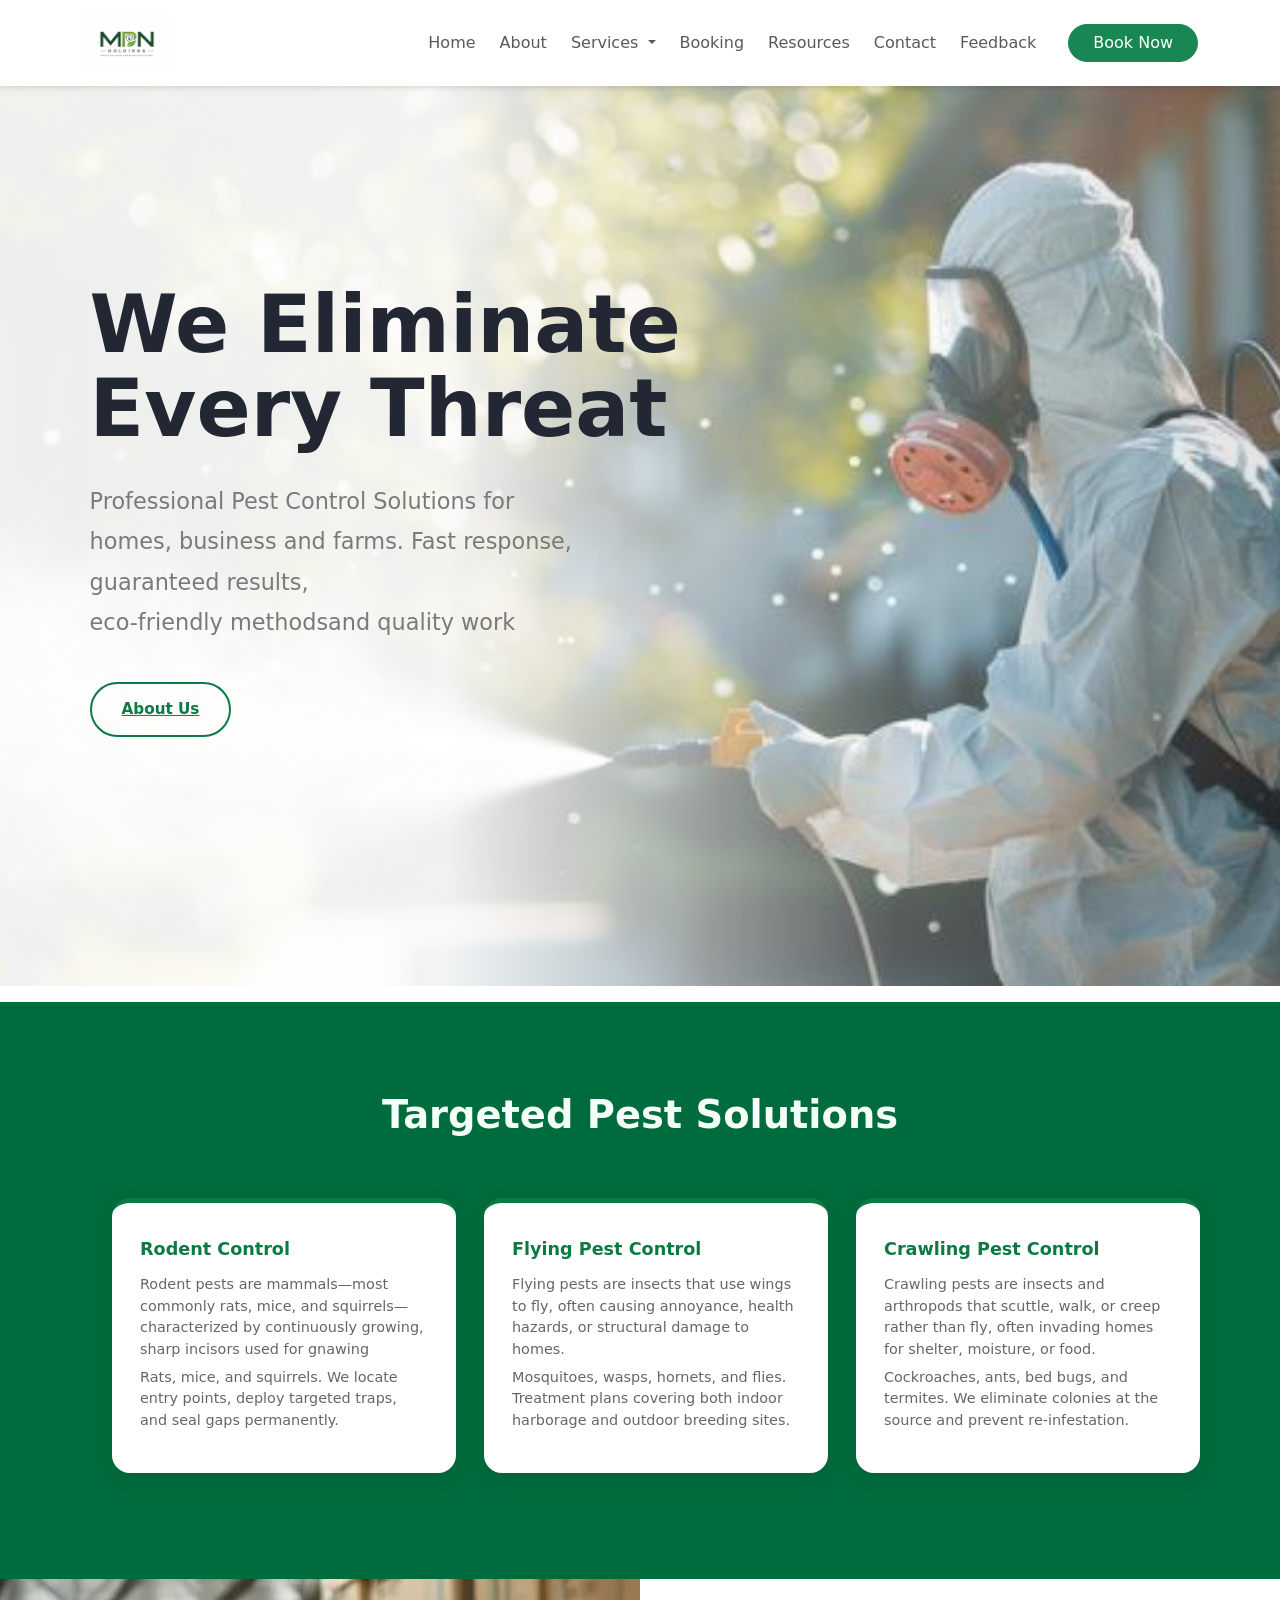
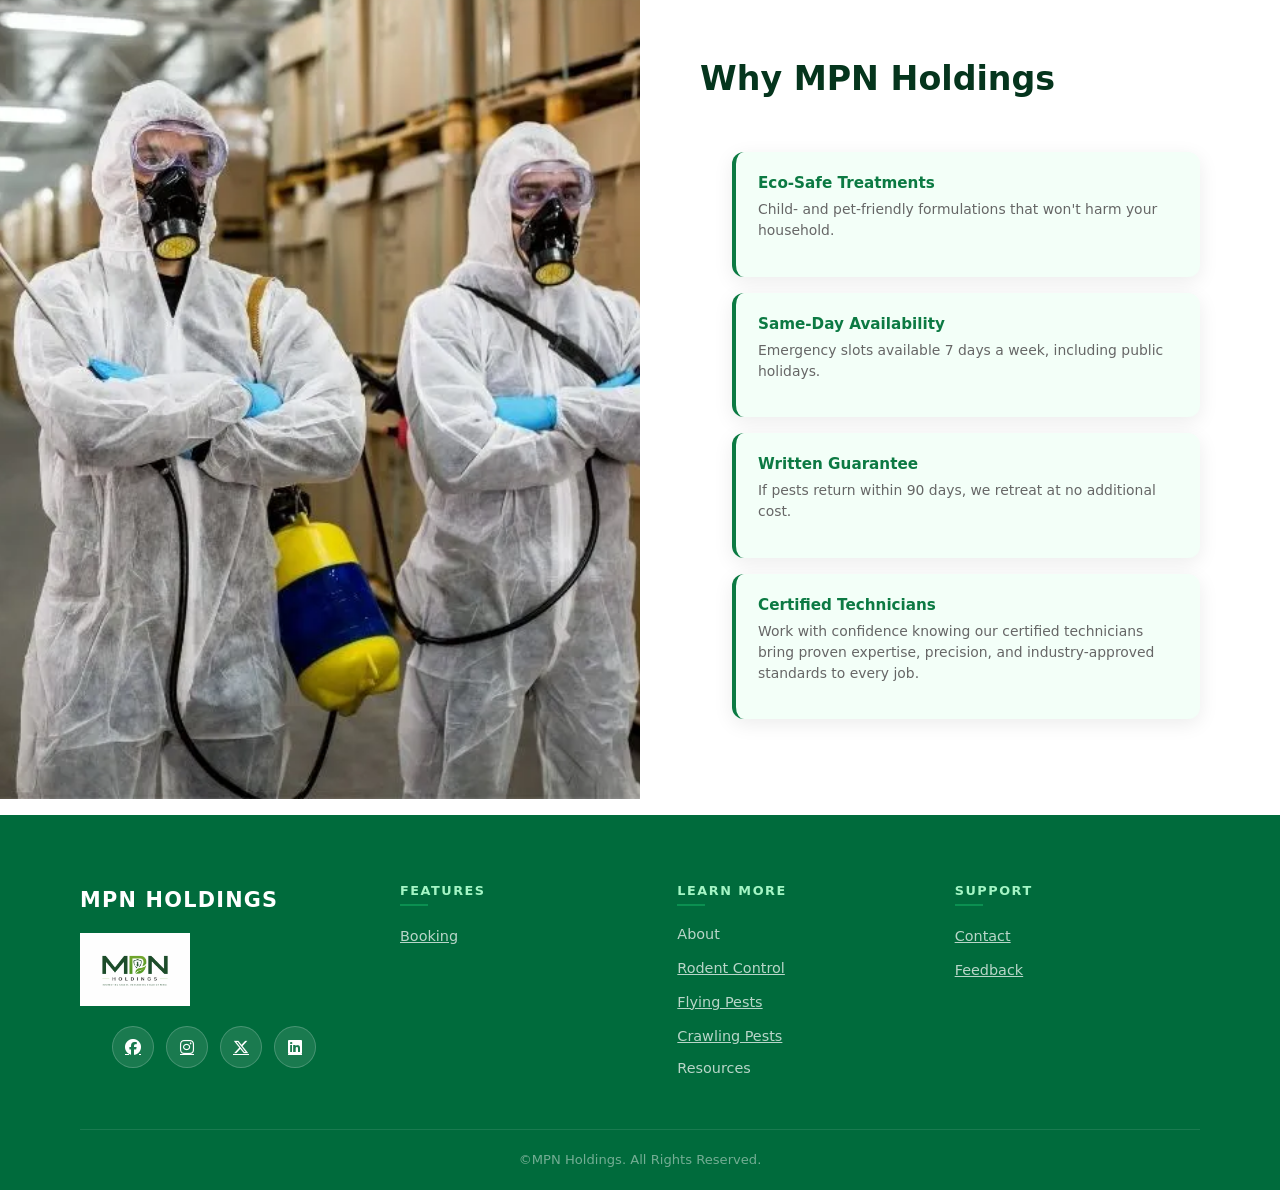
==== commit 327bdba5: ""Added Bootstrap"" ====
--- a/index.html
+++ b/index.html
@@ -8,62 +8,71 @@
     <title>MPN Holdings</title> 
     <link rel="stylesheet" href="style.css">
 <link rel="stylesheet" href="https://cdnjs.cloudflare.com/ajax/libs/font-awesome/6.5.0/css/all.min.css" />
+<link href="https://cdn.jsdelivr.net/npm/bootstrap@5.3.3/dist/css/bootstrap.min.css" rel="stylesheet">
+
+<script src="https://cdn.jsdelivr.net/npm/bootstrap@5.3.3/dist/js/bootstrap.bundle.min.js"></script>
 </head> 
 
 <body>  
     <!-- navigation-->
-    <header> 
-      <nav>
-   <a href="index.html"><img src="Images/Logo.png" alt="MPN Holdings logo" /></a>
-     <button type="button">  </button>
-        <div id="navbarNav">
-        <ul>
-      <li>
-        <a href="index.html">Home</a>
-     </li>
+        <header>
+   <nav class="navbar navbar-expand-lg navbar-light bg-white shadow-sm sticky-top">
+  <div class="container">
 
-        <li>
-      <a href="about.html">About</a>
-      </li>
+    <a class="navbar-brand" href="index.html">
+      <img src="Images/Logo.png" style="width:90px;">
+    </a>
 
-        <li>
-     <a href="#">Services</a>
-     <ul>
-        <li><a href="Services/rodent.html">Rodent Control</a></li>
-      <li><a href="Services/Flying.html">Flying Pests</a></li>
-       <li><a href="Services/crawling.html">Crawling Pests</a></li>
-     </ul>
-      </li>
+    <button class="navbar-toggler" type="button" data-bs-toggle="collapse" data-bs-target="#navbarNav">
+      <span class="navbar-toggler-icon"></span>
+    </button>
 
-            <li>
-     <a href="booking.html">Booking</a>
-      </li>
+    <div class="collapse navbar-collapse" id="navbarNav">
 
-     <li>
-      <a href="resources.html">Resources</a>
-</li>
+      <ul class="navbar-nav ms-auto align-items-lg-center gap-lg-2">
 
-          <li>
-            <a href="contact.html">Contact</a>
-      </li>
+        <li class="nav-item"><a class="nav-link" href="index.html">Home</a></li>
+        <li class="nav-item"><a class="nav-link" href="about.html">About</a></li>
 
-                        <li>
-            <a href="feedback.html">Feedback</a>
-     </li>
-   </ul>
- </div>
+        <li class="nav-item dropdown">
+          <a class="nav-link dropdown-toggle" href="#" role="button" data-bs-toggle="dropdown" aria-expanded="false">
+            Services
+          </a>
+
+          <ul class="dropdown-menu">
+            <li><a class="dropdown-item" href="Services/rodent.html">Rodent Control</a></li>
+            <li><a class="dropdown-item" href="Services/Flying.html">Flying Pests</a></li>
+            <li><a class="dropdown-item" href="Services/crawling.html">Crawling Pests</a></li>
+          </ul>
+        </li>
+
+        <li class="nav-item"><a class="nav-link" href="booking.html">Booking</a></li>
+        <li class="nav-item"><a class="nav-link" href="resources.html">Resources</a></li>
+        <li class="nav-item"><a class="nav-link" href="contact.html">Contact</a></li>
+        <li class="nav-item"><a class="nav-link" href="feedback.html">Feedback</a></li>
+
+        <li class="nav-item ms-lg-3">
+          <a class="btn btn-success px-4 rounded-pill" href="booking.html">Book Now</a>
+        </li>
+
+      </ul>
+    </div>
+
+  </div>
 </nav>
-    </header>
+</header>
+
 
 <!-- main content-->
      <main>
           <section class="intro">
         <h1>We Eliminate <br>Every Threat</h1>
         <p>Professional Pest Control Solutions for<br>homes, business and farms. Fast response, guaranteed results,<br> eco-friendly methodsand quality work</p> 
-          <a href="about.html" class="btn-primary">About Us</a>
-        <a href="Services.html" class="btn-secondary">What we offer</a>
+          <a href="about.html" class="btn-secondary">About Us</a>
+
     </section>
-      <figure> <img src="Images\intro image.jpg" alt="Pest Control spraying photo"> </figure>
+      <figure> 
+        <img src="Images\intro image.jpg" alt="Pest Control spraying photo"> </figure>
 
     <div class="Pests">
          <h2 class="pest-title" id="services-heading">Targeted Pest Solutions</h2>
@@ -176,6 +185,6 @@
     </nav>
 <p>&copy;MPN Holdings. All Rights Reserved.</p>
     </footer> 
-
+<script src="https://cdn.jsdelivr.net/npm/bootstrap@5.3.3/dist/js/bootstrap.bundle.min.js"></script>
 </body> 
 </html> 
--- a/style.css
+++ b/style.css
@@ -54,107 +54,6 @@
     box-shadow: 0 2px 10px rgba(0,0,0,0.06);
 }
 
-
-nav{
-    max-width: 1300px;
-    margin: auto;
-    padding: 12px 5%;
-    display: flex;
-    justify-content: space-between;
-    align-items: center;
-}
-
-
-nav img{
-    width: 90px;
-    height: auto;
-    object-fit: contain;
-    display: block;
-}
-
-
-#navbarNav{
-    display: flex;
-    align-items: center;
-}
-
-#navbarNav > ul{
-    display: flex;
-    align-items: center;
-    gap: 10px;
-    list-style: none;
-}
-
-
-#navbarNav > ul > li{
-    position: relative;
-}
-
-#navbarNav > ul > li > a{
-    text-decoration: none;
-    color: #222;
-    font-size: 0.95rem;
-    font-weight: 600;
-    padding: 10px 16px;
-    border-radius: 8px;
-    transition: 0.3s ease;
-}
-
-#navbarNav > ul > li > a:hover{
-    background: #f3f4f6;
-    color: #0f766e;
-}
-
-/* dropdown */
-
-#navbarNav > ul > li > ul{
-    position: absolute;
-    top: 120%;
-    left: 0;
-    min-width: 220px;
-    background: white;
-    border-radius: 12px;
-    padding: 8px 0;
-    box-shadow: 0 10px 25px rgba(0,0,0,0.08);
-
-    opacity: 0;
-    visibility: hidden;
-    transform: translateY(10px);
-
-    transition: 0.3s ease;
-}
-
-
-#navbarNav > ul > li:hover > ul{
-    opacity: 1;
-    visibility: visible;
-    transform: translateY(0);
-}
-
-
-#navbarNav > ul > li > ul li{
-    list-style: none;
-}
-
-#navbarNav > ul > li > ul li a{
-    display: block;
-    text-decoration: none;
-    color: #444;
-    padding: 12px 18px;
-    font-size: 0.9rem;
-    transition: 0.3s ease;
-}
-
-
-#navbarNav > ul > li > ul li a:hover{
-    background: #f4f4f4;
-    color: #0f766e;
-}
-
-nav button{
-    display: none;
-}
-
 /*Buttons*/
 .btn-primary,
 .btn-secondary {
@@ -167,9 +66,9 @@
 }
 
 .btn-primary {
-    background: var(--primary);
-    color: var(--white);
-    margin-right: 12px;
+    border: 2px solid var(--primary);
+    color: var(--primary);
+     margin-right: 12px;
 }
 
 .btn-primary:hover {
@@ -239,7 +138,6 @@
     display:block;
 }
 
-/* Dark overlay */
 main figure:first-of-type::after{
     content:"";
     position:absolute;
@@ -332,7 +230,6 @@
     min-height: 0;
 }
 
-
 .why-us-content {
     order: 2;
     flex: 1 1 50%;
@@ -355,7 +252,6 @@
     color: var(--dark);
 }
 
-/* LIST STYLING */
 .why-us-content > ul {
     display: flex;
     flex-direction: column;
@@ -383,10 +279,7 @@
     color: var(--gray);
 }
 
-/* =========================
-   FOOTER
-   FIXED ALIGNMENT + STRUCTURE
-========================= */
+/* FOOTER */
 
 .site-footer {
     background: var(--greenish);
@@ -398,7 +291,6 @@
     padding: 70px 80px 0;
 }
 
-/* BRAND SECTION */
 .footer-brand {
     grid-column: 1;
     grid-row: 1;
@@ -418,6 +310,7 @@
     width: 110px;
     height: auto;
     object-fit: contain;
+
 }
 
 /* SOCIAL LINKS */
@@ -511,4 +404,1706 @@
     border-top: 1px solid rgba(255,255,255,0.1);
     padding: 20px 80px;
     margin: 0;
+}
+
+/*  ABOUT SECTION*/
+
+/* ==================================================
+   ABOUT HERO SECTION
+================================================== */
+
+.About{
+    position:relative;
+
+    min-height:85vh;
+    width:100%;
+
+    display:flex;
+    flex-direction:column;
+    justify-content:center;
+    align-items:center;
+
+    text-align:center;
+
+    padding:120px 8%;
+
+    overflow:hidden;
+}
+
+/* HERO IMAGE */
+.About img{
+    position:absolute;
+    inset:0;
+
+    width:100%;
+    height:100%;
+
+    object-fit:cover;
+    object-position:center;
+
+    z-index:-2;
+}
+
+/* DARK OVERLAY */
+.About::before{
+    content:"";
+
+    position:absolute;
+    inset:0;
+
+    background:rgba(0,0,0,0.55);
+
+    z-index:-1;
+}
+
+/* HERO TITLE */
+.About h2{
+    font-size:clamp(3rem, 6vw, 5rem);
+
+    font-weight:800;
+
+    color:white;
+
+    margin-bottom:25px;
+
+    text-shadow:0 4px 20px rgba(0,0,0,0.4);
+}
+
+/* HERO TEXT */
+.About p{
+    max-width:850px;
+
+    font-size:1.15rem;
+
+    line-height:1.9;
+
+    color:rgba(255,255,255,0.92);
+}
+
+/* ==================================================
+   COMPANY BRIEF
+================================================== */
+
+.Company.brief{
+    padding:100px 8%;
+    background:white;
+}
+
+.Company.brief p{
+    max-width:1200px;
+
+    margin:auto;
+
+    font-size:1.05rem;
+
+    line-height:2;
+
+    color:#555;
+
+    text-align:center;
+}
+
+/* ==================================================
+   WHO WE ARE
+================================================== */
+
+.who.we.are{
+    background: var(--greenish);
+
+    padding:100px 8%;
+
+    display:grid;
+
+    grid-template-columns:repeat(auto-fit,minmax(280px,1fr));
+
+    gap:30px;
+}
+
+/* CARDS */
+.who.we.are li{
+    list-style:none;
+
+    background:white;
+
+    padding:40px 30px;
+
+    border-radius:20px;
+
+    box-shadow:0 10px 25px rgba(0,0,0,0.08);
+
+    transition:0.3s ease;
+
+    border-top:5px solid #4caf7d;
+}
+
+.who.we.are li:hover{
+    transform:translateY(-10px);
+}
+
+/* CARD TITLES */
+.who.we.are h3{
+    font-size:1.4rem;
+
+    color:#2f6f4e;
+
+    margin-bottom:18px;
+}
+
+/* CARD TEXT */
+.who.we.are p{
+    color:#666;
+    line-height:1.9;
+}
+
+/* ==================================================
+   CORE VALUES
+================================================== */
+
+.core.values{
+    padding:110px 8%;
+    background:white;
+}
+
+/* SECTION TITLE */
+.core.values > h2{
+    text-align:center;
+
+    font-size: clamp(1.8rem, 3.5vw, 3rem);
+
+    color:#1f3d2b;
+
+    margin-bottom:80px;
+}
+
+/* VALUE ARTICLES */
+.core.values article{
+    display:grid;
+
+    grid-template-columns:1fr 1fr;
+
+    align-items:center;
+
+    gap:60px;
+
+    margin-bottom:90px;
+}
+
+/* CONTENT */
+.core.values .values,
+.core.values article div{
+    display:flex;
+    flex-direction:column;
+    justify-content:center;
+}
+
+/* TITLES */
+.core.values h3{
+    font-size:2rem;
+
+    color:#2f6f4e;
+
+    margin-bottom:20px;
+}
+
+/* TEXT */
+.core.values p{
+    color:#666;
+
+    line-height:2;
+
+    font-size:1rem;
+}
+
+/* IMAGES */
+.core.values img{
+    width:100%;
+    height:420px;
+
+    object-fit:cover;
+
+    border-radius:24px;
+
+    box-shadow:0 15px 35px rgba(0,0,0,0.12);
+
+    transition:0.5s ease;
+}
+
+/* IMAGE HOVER */
+.core.values img:hover{
+    transform:scale(1.03);
+}
+
+/* ==================================================
+   ALTERNATING LAYOUT
+================================================== */
+.core.values article .values{
+    display: contents;
+}
+/* FIRST ARTICLE */
+.core.values article:nth-of-type(1){
+    direction: ltl;
+}
+
+/* SECOND ARTICLE */
+.core.values article:nth-of-type(2){
+    direction:rtl;
+}
+
+.core.values article:nth-of-type(2) *{
+    direction:rtl;
+}
+
+/* THIRD ARTICLE */
+.core.values article:nth-of-type(3){
+    grid-template-columns:1fr 1fr;
+}
+
+/* ==================================================
+   RESPONSIVE
+================================================== */
+
+@media (max-width:900px){
+
+    .core.values article{
+        grid-template-columns:1fr;
+    }
+
+    .core.values article:nth-of-type(2){
+        direction:ltr;
+    }
+
+    .About{
+        min-height:70vh;
+    }
+
+    .About h2{
+        font-size:2.8rem;
+    }
+}
+
+@media (max-width:600px){
+
+    .About{
+        padding:100px 6%;
+    }
+
+    .About h2{
+        font-size:2.2rem;
+    }
+
+    .About p{
+        font-size:1rem;
+    }
+
+    .core.values img{
+        height:300px;
+    }
+}
+/*Rodent pest*/
+
+.Service{
+    position:relative;
+    width:100%;
+    min-height:100vh;
+    display:flex;
+    align-items:center;
+    padding:120px 8%;
+    overflow:hidden;
+}
+
+
+.Service > img{
+    position:absolute;
+    top:0;
+    left:0;
+    width:100%;
+    height:100%;
+    object-fit:cover;
+    z-index:1;
+}
+
+
+.Service::after{
+    content:"";
+    position:absolute;
+    top:0;
+    left:0;
+    width:100%;
+    height:100%;
+    background:rgba(0,0,0,0.55);
+    z-index:2;
+}
+
+
+.Service > div{
+    position:relative;
+    z-index:3;
+    max-width:750px;
+    color:white;
+}
+
+
+.Service h1{
+    font-size:clamp(3rem, 7vw, 6rem);
+    line-height:1;
+    font-weight:800;
+    margin-bottom:30px;
+    color:white;
+}
+
+
+.Service p{
+    font-size:1.1rem;
+    line-height:2;
+    color:rgba(255,255,255,0.9);
+    margin-bottom:40px;
+}
+
+
+.Service a{
+    display:inline-block;
+    padding:15px 32px;
+    background:var(--primary);
+    color:white;
+    border-radius:50px;
+    font-weight:600;
+    transition:0.3s ease;
+}
+
+.Service a:hover{
+    background:var(--secondary);
+    transform:translateY(-3px);
+}
+
+.Rodent-pest-control {
+  max-width: 1100px;
+  margin: auto;
+  padding: 60px 20px;
+
+  display: flex;
+  flex-wrap: wrap;
+  gap: 30px;
+  align-items: flex-start;
+
+  flex-direction: row; /* keeps normal layout */
+}
+
+.Rodent-pest-control h2 {
+  flex: 1 1 100%;
+  text-align: left;
+
+  color: #1f3d2b;
+  margin-bottom: 10px;
+  font-size: 2rem;
+}
+
+.Rodent-pest-control img {
+  order: 0;
+
+  flex: 0 0 40%;
+  max-width: 40%;
+
+  height: auto;
+  border-radius: 10px;
+  object-fit: cover;
+
+  box-shadow: 0 8px 20px rgba(0,0,0,0.1);
+}
+
+.Rodent-pest-control p {
+  order: 1;
+
+  flex: 1 1 55%;
+  margin: 0;
+
+  color: #444;
+  line-height: 1.7;
+}
+
+/* =========================
+   RESPONSIVE
+========================= */
+
+@media (max-width: 768px) {
+
+  .Rodent-pest-control {
+    flex-direction: column;
+  }
+
+  .Rodent-pest-control img,
+  .Rodent-pest-control p {
+    flex: 1 1 100%;
+    max-width: 100%;
+  }
+
+  .Rodent-pest-control h2 {
+    text-align: center;
+  }
+}
+
+section[class="treatment"]{
+    background: var(--greenish);
+}
+
+.treatment {
+  background: var(--light);
+  padding: 60px 20px;
+
+  width: 100%;
+  max-width: 100%;
+}
+
+
+.treatment > h2,
+.treatment > p,
+.treatment ul {
+  max-width: 1100px;
+  margin-left: auto;
+  margin-right: auto;
+}
+
+
+.treatment h2 {
+  text-align: left;
+  margin-bottom: 10px;
+  color: var(--light);
+}
+
+
+.treatment p {
+  text-align: center;
+  margin-bottom: 30px;
+  color: var(--light);
+}
+
+
+.treatment ul {
+  list-style: none;
+  padding: 0;
+  margin: 0 auto;
+}
+
+.treatment li {
+  margin-bottom: 30px;
+}
+
+
+.treatment article {
+  display: flex;
+  align-items: center;
+  justify-content: space-between;
+  gap: 20px;
+
+  padding: 20px;
+  border-radius: 12px;
+  background: var(--greenish);
+
+  box-shadow: 0 4px 15px rgba(0,0,0,0.08);
+}
+
+.treatment article h3 {
+  margin-top: 0;
+  color: var(--greenish);
+}
+
+.treatment article p {
+  text-align: left;
+  margin: 8px 0;
+  color: var(--light);
+}
+
+
+.treatment article img {
+  width: 280px;
+  max-width: 40%;
+  height: auto;
+  border-radius: 8px;
+  object-fit: cover;
+}
+
+.Rodent-signs {
+  background: var(--light);
+  padding: 60px 20px;
+  width: 100%;
+}
+
+.Rodent-signs h2 {
+  text-align: center;
+  margin-bottom: 40px;
+  color: var(--dark);
+}
+
+
+.signs-grid {
+  list-style: none;
+  padding: 0;
+  margin: 0 auto;
+
+  display: grid;
+  grid-template-columns: repeat(3, 1fr);
+  gap: 25px;
+
+  max-width: 1200px;
+}
+
+
+.signs-grid li {
+  display: flex;
+}
+
+
+.sign-card {
+  background: #ffffff;
+  border-radius: 12px;
+  overflow: hidden;
+
+  box-shadow: 0 4px 15px rgba(0,0,0,0.08);
+
+  display: flex;
+  flex-direction: column;
+
+  width: 100%;
+  height: 100%;
+
+  transition: transform 0.2s ease;
+}
+
+.sign-card:hover {
+  transform: translateY(-5px);
+}
+
+
+.sign-card img {
+  width: 100%;
+  height: 220px;
+  object-fit: cover;
+  display: block;
+}
+
+
+.sign-card h3 {
+  margin: 20px 15px 10px;
+  color: var(--dark);
+  min-height: 60px; 
+}
+
+
+.sign-card p {
+  margin: 0 15px 20px;
+  color: #444;
+  line-height: 1.6;
+
+  flex-grow: 1; 
+}
+
+/*Flying*/
+
+.Flying-pest-control {
+  max-width: 1100px;
+  margin: auto;
+  padding: 60px 20px;
+
+  display: flex;
+  flex-wrap: wrap;
+  gap: 30px;
+  align-items: flex-start;
+}
+
+
+.Flying-pest-control h2 {
+  flex: 1 1 100%;
+  text-align: left;
+
+  font-size: 2rem;
+  color: #1f3d2b;
+
+  margin-bottom: 10px;
+}
+
+.Flying-pest-control img {
+  flex: 0 0 40%;
+  max-width: 40%;
+
+  height: auto;
+
+  border-radius: 10px;
+  object-fit: cover;
+
+  box-shadow: 0 8px 20px rgba(0,0,0,0.1);
+
+  order: 0; /* ensures left side */
+}
+
+
+.Flying-pest-control p {
+  flex: 1 1 55%;
+
+  color: #444;
+  line-height: 1.7;
+
+  margin: 0;
+
+  order: 1;
+}
+
+/* spacing between paragraphs */
+.Flying-pest-control p + p {
+  margin-top: 12px;
+}
+
+.Fly-signs {
+  background: var(--light);
+  padding: 60px 20px;
+  width: 100%;
+}
+
+/* SECTION TITLE */
+.Fly-signs h2 {
+  text-align: center;
+  margin-bottom: 40px;
+  color: var(--dark);
+  font-size: 2rem;
+}
+/* =========================
+   RESPONSIVE
+========================= */
+
+@media (max-width: 768px) {
+
+  .Flying-pest-control {
+    flex-direction: column;
+  }
+
+  .Flying-pest-control img,
+  .Flying-pest-control p {
+    flex: 1 1 100%;
+    max-width: 100%;
+    order: unset;
+  }
+
+  .Flying-pest-control h2 {
+    text-align: center;
+  }
+}
+
+/*crawling*/
+
+/* =========================
+   CRAWLING PEST CONTROL
+========================= */
+
+.Crawling-pest-control {
+  max-width: 1100px;
+  margin: auto;
+  padding: 60px 20px;
+
+  display: flex;
+  flex-wrap: wrap;
+  gap: 30px;
+  align-items: flex-start;
+}
+
+/* TITLE */
+.Crawling-pest-control h2 {
+  flex: 1 1 100%;
+  text-align: left;
+
+  font-size: 2rem;
+  color: #1f3d2b;
+
+  margin-bottom: 10px;
+}
+
+/* IMAGE (LEFT SIDE) */
+.Crawling-pest-control img {
+  flex: 0 0 40%;
+  max-width: 40%;
+
+  height: auto;
+
+  border-radius: 10px;
+  object-fit: cover;
+
+  box-shadow: 0 8px 20px rgba(0,0,0,0.1);
+
+  order: 0; /* forces image left */
+}
+
+/* TEXT (RIGHT SIDE) */
+.Crawling-pest-control p {
+  flex: 1 1 55%;
+
+  color: #444;
+  line-height: 1.7;
+
+  margin: 0;
+
+  order: 1;
+}
+
+/* spacing between paragraphs */
+.Crawling-pest-control p + p {
+  margin-top: 12px;
+}
+
+.Crawling-signs {
+  background: var(--light);
+  padding: 60px 20px;
+  width: 100%;
+}
+
+/* SECTION TITLE */
+.Crawling-signs h2 {
+  text-align: center;
+  margin-bottom: 40px;
+  color: var(--dark);
+  font-size: 2rem;
+}
+/* =========================
+   RESPONSIVE
+========================= */
+
+@media (max-width: 768px) {
+
+  .Crawling-pest-control {
+    flex-direction: column;
+  }
+
+  .Crawling-pest-control img,
+  .Crawling-pest-control p {
+    flex: 1 1 100%;
+    max-width: 100%;
+    order: unset;
+  }
+
+  .Crawling-pest-control h2 {
+    text-align: center;
+  }
+}
+/*booking page*/
+.booking {
+  width: 100%;
+  margin: 0;
+  padding: 0;
+}
+
+.booking h1 {
+  width: 100%;
+  margin: 0;
+
+  background: linear-gradient(135deg, #2f6f4e, #4caf7d);
+  color: white;
+
+  text-align: center;
+  padding: 50px 20px;
+
+  font-size: 2.6rem;
+  letter-spacing: 1px;
+}
+
+.booking p {
+  text-align: center;
+  max-width: 750px;
+  margin: 20px auto 40px;
+
+  color: #555;
+  font-size: 1.1rem;
+  line-height: 1.5;
+}
+
+.booking-section {
+  display: flex;
+  justify-content: center;
+  flex-direction: column; 
+  align-items: center;
+
+  padding: 20px;
+}
+
+.booking-section h2 {
+  text-align: center;
+  margin: 0 0 20px 0;
+
+  color: #1f3d2b;
+  font-size: 1.8rem;
+}
+
+.booking-form {
+  background: #ffffff;
+  width: 100%;
+  max-width: 850px;
+
+  padding: 30px;
+  border-radius: 12px;
+
+  box-shadow: 0 10px 25px rgba(0,0,0,0.08);
+}
+
+.book-form .form-row {
+  display: grid;
+  grid-template-columns: repeat(2, 1fr);
+  gap: 15px;
+}
+
+.book-form input,
+.book-form textarea {
+  width: 100%;
+  padding: 12px 14px;
+
+  border: 1px solid #ddd;
+  border-radius: 8px;
+
+  font-size: 14px;
+  transition: 0.3s ease;
+}
+
+.book-form input:focus,
+.book-form textarea:focus {
+  outline: none;
+  border-color: #4caf7d;
+  box-shadow: 0 0 0 3px rgba(76, 175, 125, 0.15);
+}
+
+.book-form textarea {
+  margin-top: 15px;
+  resize: none;
+}
+
+.form-btn {
+  margin-top: 20px;
+  width: 100%;
+
+  background: linear-gradient(135deg, #2f6f4e, #4caf7d);
+  color: white;
+
+  border: none;
+  padding: 14px;
+
+  font-size: 16px;
+  border-radius: 8px;
+
+  cursor: pointer;
+  transition: 0.3s ease;
+}
+
+.form-btn:hover {
+  transform: translateY(-2px);
+  box-shadow: 0 8px 20px rgba(0,0,0,0.15);
+}
+
+/* =======================
+   RESPONSIVE
+======================= */
+@media (max-width: 768px) {
+  .book-form .form-row {
+    grid-template-columns: 1fr;
+  }
+
+  .booking h1 {
+    font-size: 2rem;
+  }
+}
+
+/*resources*/
+.Resources {
+    position: relative;
+    width: 100%;
+    min-height: 75vh;
+
+    display: flex;
+    align-items: left;
+
+    padding: 0 8%;
+
+    overflow: hidden;
+}
+
+.Resources img {
+    position: absolute;
+    inset: 0;
+    width: 100%;
+    height: 100%;
+    object-fit: cover;
+    z-index: 1;
+}
+
+
+.Resources::before {
+    content: "";
+    position: absolute;
+    inset: 0;
+    background: rgba(0,0,0,0.55);
+    z-index: 2;
+}
+
+.resource-content {
+    position: relative;
+    z-index: 3;
+    max-width: 700px;
+    color: white;
+}
+
+.resource-content h1 {
+    font-size: clamp(2.5rem, 5vw, 4rem);
+    margin-bottom: 20px;
+}
+
+.resource-content p {
+    font-size: 1.1rem;
+    line-height: 1.8;
+    margin-bottom: 25px;
+}
+
+.resource-content a {
+    display: inline-block;
+    padding: 12px 25px;
+    background: #2f6f4e;
+    color: white;
+    border-radius: 30px;
+    text-decoration: none;
+}
+
+
+.Resource-intro {
+    padding: 70px 8%;
+    text-align: left;
+}
+
+.Resource-intro h2 {
+    font-size: 2rem;
+    margin-bottom: 15px;
+    text-align: left;
+}
+
+
+.Resource-tips {
+    padding: 70px 8%;
+    background: var(--greenish) 
+}
+
+.resource-title {
+    text-align: left;
+    font-size: 2rem;
+    margin-bottom: 40px;
+}
+
+.resource-grid {
+    list-style: none;
+    display: grid;
+    grid-template-columns: repeat(3, 1fr);
+    gap: 25px;
+    padding: 0;
+    margin: 0;
+}
+
+.resource-card {
+    background: white;
+    border-radius: 12px;
+    overflow: hidden;
+
+    box-shadow: 0 5px 15px rgba(0,0,0,0.1);
+
+    text-align: center;
+}
+
+.resource-card img {
+    width: 100%;
+    height: 200px;
+    object-fit: cover;
+}
+
+.resource-card h3 {
+    margin: 15px 10px 10px;
+}
+
+.resource-card p {
+    padding: 0 15px 20px;
+    color: #555;
+    line-height: 1.6;
+}
+
+.Environment {
+    padding: 70px 8%;
+    text-align: center;
+}
+
+/* =========================
+   RESPONSIVE
+========================= */
+@media (max-width: 900px) {
+    .resource-grid {
+        grid-template-columns: repeat(2, 1fr);
+    }
+}
+
+@media (max-width: 600px) {
+    .resource-grid {
+        grid-template-columns: 1fr;
+    }
+}
+
+.resources-content a {
+  display: inline-block;
+
+  padding: 12px 25px;
+  background: #2f6f4e;
+  color: white;
+
+  border-radius: 30px;
+  text-decoration: none;
+
+  transition: 0.3s ease;
+}
+
+.resources-content a:hover {
+  background: #24563c;
+  transform: translateY(-2px);
+}
+
+/* =========================
+   PURPOSE SECTION
+========================= */
+.Resource-intro {
+  padding: 70px 8%;
+  text-align: center;
+}
+
+.Resource-intro h2 {
+  font-size: 2.2rem;
+  margin-bottom: 15px;
+}
+
+.Resource-intro p {
+  max-width: 900px;
+  margin: auto;
+  line-height: 1.8;
+  color: #555;
+}
+
+/* =========================
+   TIPS SECTION (GRID FIX)
+========================= */
+.Resource-tips {
+  padding: 70px 8%;
+  background: #f5f5f5;
+}
+
+.resource-title {
+  text-align: center;
+  font-size: 2rem;
+  margin-bottom: 40px;
+}
+
+/* IMPORTANT GRID */
+.resource-grid {
+  display: grid;
+  grid-template-columns: repeat(3, 1fr);
+  gap: 25px;
+
+  list-style: none;
+  padding: 0;
+  margin: 0;
+}
+
+/* CARD */
+.resource-card {
+  background: #fff;
+  border-radius: 12px;
+
+  overflow: hidden;
+
+  box-shadow: 0 5px 15px rgba(0,0,0,0.08);
+
+  transition: 0.3s ease;
+  text-align: center;
+}
+
+.resource-card:hover {
+  transform: translateY(-5px);
+}
+
+/* IMAGE */
+.resource-card img {
+  width: 100%;
+  height: 180px;
+  object-fit: cover;
+}
+
+/* TITLE */
+.resource-card h3 {
+  margin: 15px 10px 10px;
+  color: #2f6f4e;
+}
+
+/* TEXT */
+.resource-card p {
+  padding: 0 15px 15px;
+  color: #555;
+  line-height: 1.5;
+}
+
+/* =========================
+   ENVIRONMENT SECTION
+========================= */
+.Environment {
+  padding: 70px 8%;
+  background: white;
+}
+
+.Environment h2 {
+  text-align: center;
+  margin-bottom: 20px;
+  font-size: 2rem;
+}
+
+.Environment p {
+  max-width: 1000px;
+  margin: auto;
+  line-height: 1.8;
+  color: #555;
+}
+
+/* =========================
+   RESPONSIVE DESIGN
+========================= */
+@media (max-width: 900px) {
+  .resource-grid {
+    grid-template-columns: repeat(2, 1fr);
+  }
+}
+
+@media (max-width: 600px) {
+  .resource-grid {
+    grid-template-columns: 1fr;
+  }
+
+  .Resources {
+    min-height: 70vh;
+  }
+}
+main > h2 {
+  position: relative;
+  margin: 0;
+  text-align: center;
+
+  color: white;
+  font-size: 3rem;
+
+  padding: 0;
+}
+
+main > img {
+  width: 100%;
+  height: 400px;
+  object-fit: cover;
+
+  display: block;
+}
+
+main > h2 {
+  position: absolute;
+  top: 160px;
+  left: 50%;
+  transform: translateX(-50%);
+
+  z-index: 2;
+  width: 100%;
+}
+
+main > img {
+  position: relative;
+}
+
+main > img::after {
+  content: "";
+  position: absolute;
+  inset: 0;
+  background: rgba(0,0,0,0.5);
+}
+
+main > p {
+  text-align: center;
+  margin: 30px auto 40px;
+  max-width: 700px;
+
+  color: #555;
+}
+
+/* CONTACT LAYOUT */
+.contact-section {
+  padding: 40px 10%;
+}
+
+.contact-container {
+  display: flex;
+  gap: 15px; /* reduced from 30px */
+  align-items: stretch;
+}
+
+.contact-form {
+  background: #ffffff;
+  flex: 1;
+
+  padding: 30px;
+  border-radius: 12px;
+
+  box-shadow: 0 10px 25px rgba(0,0,0,0.08);
+}
+
+.contact-form .form-row {
+  display: grid;
+  grid-template-columns: repeat(2, 1fr);
+  gap: 18px; /* slightly more space between Name & Email */
+}
+
+.contact-form input,
+.contact-form textarea {
+  margin-bottom: 14px;
+}
+
+.contact-form input,
+.contact-form textarea {
+  width: 100%;
+  padding: 12px 14px;
+
+  border: 1px solid #ddd;
+  border-radius: 8px;
+
+  font-size: 14px;
+  transition: 0.3s ease;
+}
+
+.contact-form input:focus,
+.contact-form textarea:focus {
+  outline: none;
+  border-color: #4caf7d;
+  box-shadow: 0 0 0 3px rgba(76, 175, 125, 0.15);
+}
+
+
+.contact-form textarea {
+  margin-top: 15px;
+  resize: none;
+}
+
+
+.btn-primary {
+  margin-top: 20px;
+  width: 100%;
+
+  background: linear-gradient(135deg, #2f6f4e, #4caf7d);
+  color: white;
+
+  border: none;
+  padding: 14px;
+
+  font-size: 16px;
+  border-radius: 8px;
+
+  cursor: pointer;
+  transition: 0.3s ease;
+}
+
+.btn-primary:hover {
+  transform: translateY(-2px);
+  box-shadow: 0 8px 20px rgba(0,0,0,0.15);
+}
+
+/*MAP*/
+iframe {
+  flex: 1;
+  border-radius: 12px;
+  box-shadow: 0 10px 25px rgba(0,0,0,0.08);
+}
+
+/* =======================
+   RESPONSIVE
+======================= */
+@media (max-width: 900px) {
+  .contact-container {
+    flex-direction: column;
+  }
+
+  main > h2 {
+    font-size: 2rem;
+    top: 120px;
+  }
+
+  main > img {
+    height: 300px;
+  }
+
+  .contact-form .form-row {
+    grid-template-columns: 1fr;
+  }
+}
+
+
+/*feedback page*/
+.Feedback {
+  position: relative;
+  width: 100%;
+}
+
+.Feedback img {
+  width: 100%;
+  height: 400px;
+  object-fit: cover;
+  display: block;
+}
+
+.Feedback::after {
+  content: "";
+  position: absolute;
+  inset: 0;
+  background: rgba(0,0,0,0.45);
+}
+
+.Feedback div {
+  position: absolute;
+  top: 50%;
+  left: 50%;
+
+  transform: translate(-50%, -50%);
+  z-index: 2;
+
+  width: 100%;
+  text-align: center;
+}
+
+.Feedback h1 {
+  color: white;
+  font-size: 3rem;
+  margin: 0;
+}
+
+.Feedback p {
+  position: absolute;
+  top: 260px; 
+
+  left: 50%;
+  transform: translateX(-50%);
+
+  width: 90%;
+  max-width: 700px;
+
+  color: #555;
+  background: #f4f7f5;
+
+  padding: 20px;
+  border-radius: 10px;
+
+  line-height: 1.6;
+}
+
+.feedback-section {
+  padding: 60px 8%;
+  margin-top: 40px;
+}
+
+.feedback-container {
+  display: flex;
+  justify-content: center;
+}
+
+.feedback-form {
+  width: 100%;
+  max-width: 850px;
+
+  background: white;
+  padding: 35px;
+
+  border-radius: 14px;
+  box-shadow: 0 10px 25px rgba(0,0,0,0.08);
+}
+
+.feedback-form .form-row {
+  display: grid;
+  grid-template-columns: repeat(2, 1fr);
+  gap: 18px;
+}
+
+.feedback-form input,
+.feedback-form textarea,
+.feedback-form select {
+  width: 100%;
+  padding: 12px 14px;
+
+  border: 1px solid #ddd;
+  border-radius: 8px;
+
+  font-size: 14px;
+  transition: 0.3s ease;
+
+  margin-bottom: 14px;
+  box-sizing: border-box;
+}
+
+.feedback-form input:focus,
+.feedback-form textarea:focus,
+.feedback-form select:focus {
+  outline: none;
+  border-color: #4caf7d;
+  box-shadow: 0 0 0 3px rgba(76, 175, 125, 0.15);
+}
+
+.feedback-form fieldset {
+  border: 1px solid #ddd;
+  border-radius: 10px;
+
+  padding: 15px;
+  margin-bottom: 15px;
+}
+
+.feedback-form legend {
+  padding: 0 10px;
+  color: #2f6f4e;
+  font-weight: bold;
+}
+
+.feedback-form textarea {
+  resize: none;
+}
+
+.btn-primary {
+  width: 100%;
+  padding: 14px;
+
+  border: none;
+  border-radius: 8px;
+
+  background: linear-gradient(135deg, #2f6f4e, #4caf7d);
+  color: white;
+
+  font-size: 16px;
+  cursor: pointer;
+
+  transition: 0.3s ease;
+}
+
+.btn-primary:hover {
+  transform: translateY(-2px);
+  box-shadow: 0 8px 20px rgba(0,0,0,0.15);
+}
+
+/* =======================
+   REVIEWS SECTION
+======================= */
+.reviews {
+  padding: 60px 8%;
+  background: var(--secondary);
+}
+
+.reviews h2 {
+  text-align: center;
+  color: #1f3d2b;
+  margin-bottom: 40px;
+  font-size: 2rem;
+}
+
+/* GRID LAYOUT */
+.reviews {
+  display: grid;
+  grid-template-columns: repeat(3, 1fr);
+  gap: 25px;
+}
+
+/* Keep heading full width */
+.reviews h2 {
+  grid-column: 1 / -1;
+}
+
+/* REVIEW CARDS */
+.reviews article {
+  background: white;
+  padding: 25px;
+
+  border-radius: 12px;
+  text-align: center;
+
+  box-shadow: 0 4px 15px rgba(0,0,0,0.08);
+
+  transition: 0.3s ease;
+}
+
+.reviews article:hover {
+  transform: translateY(-5px);
+}
+
+.reviews article h3 {
+  color: #f4b400;
+  font-size: 1.5rem;
+  margin-bottom: 10px;
+}
+
+.reviews article p {
+  color: #555;
+  line-height: 1.5;
+}
+
+/* RESPONSIVE */
+@media (max-width: 900px) {
+
+  .feedback-form .form-row {
+    grid-template-columns: 1fr;
+  }
+
+  .reviews {
+    grid-template-columns: repeat(2, 1fr);
+  }
+
+  .Feedback h1 {
+    font-size: 2.2rem;
+  }
+}
+
+@media (max-width: 600px) {
+
+  .reviews {
+    grid-template-columns: 1fr;
+  }
+
+  .Feedback img {
+    height: 300px;
+  }
+
+  .Feedback h1 {
+    font-size: 2rem;
+  }
+
+  .Feedback p {
+    font-size: 1rem;
+  }
+}
+
+/*TABLET (<= 1024px) */
+@media (max-width: 1024px) {
+
+    nav {
+        flex-wrap: wrap;
+        gap: 10px;
+    }
+
+    .intro h1 {
+        font-size: 3.5rem;
+    }
+
+    .services-grid {
+        grid-template-columns: repeat(2, 1fr);
+    }
+
+    .resource-grid {
+        grid-template-columns: repeat(2, 1fr);
+    }
+
+    .site-footer {
+        grid-template-columns: 1fr;
+        row-gap: 40px;
+        padding: 60px 40px 0;
+    }
+
+    .footer-links {
+        grid-template-columns: repeat(2, 1fr);
+    }
+}
+
+/* MOBILE (<= 768px) */
+@media (max-width: 768px) {
+
+    
+    #navbarNav > ul {
+        flex-direction: column;
+        gap: 10px;
+        align-items: flex-start;
+    }
+
+    nav img {
+        width: 70px;
+    }
+
+   
+    .intro {
+        position: relative;
+        top: auto;
+        left: auto;
+        transform: none;
+        padding: 80px 20px;
+        text-align: center;
+    }
+
+    .intro h1 {
+        font-size: 2.5rem;
+    }
+
+    .intro p {
+        font-size: 1rem;
+    }
+
+    
+    .services-grid {
+        grid-template-columns: 1fr;
+    }
+
+    
+    .Resources {
+        flex-direction: column;
+        text-align: center;
+        padding: 60px 5%;
+    }
+
+    .resource-content {
+        max-width: 100%;
+    }
+
+    
+    .resource-grid {
+        grid-template-columns: 1fr;
+    }
+
+   
+    main {
+        flex-direction: column;
+    }
+
+    main > figure:nth-of-type(2),
+    .why-us-content {
+        width: 100%;
+    }
+
+    
+    .footer-links {
+        grid-template-columns: 1fr;
+    }
+
+    .site-footer {
+        padding: 50px 20px 0;
+    }
+}
+
+/*SMALL MOBILE (<= 480px)*/
+@media (max-width: 480px) {
+
+    .intro h1 {
+        font-size: 2rem;
+    }
+
+    .resource-content h1 {
+        font-size: 2rem;
+    }
+
+    .resource-content p {
+        font-size: 1rem;
+    }
+
+    .resource-title {
+        font-size: 1.5rem;
+    }
+
+    .resource-card img {
+        height: 160px;
+    }
+
+    .site-footer > p {
+        padding: 20px;
+    }
 }
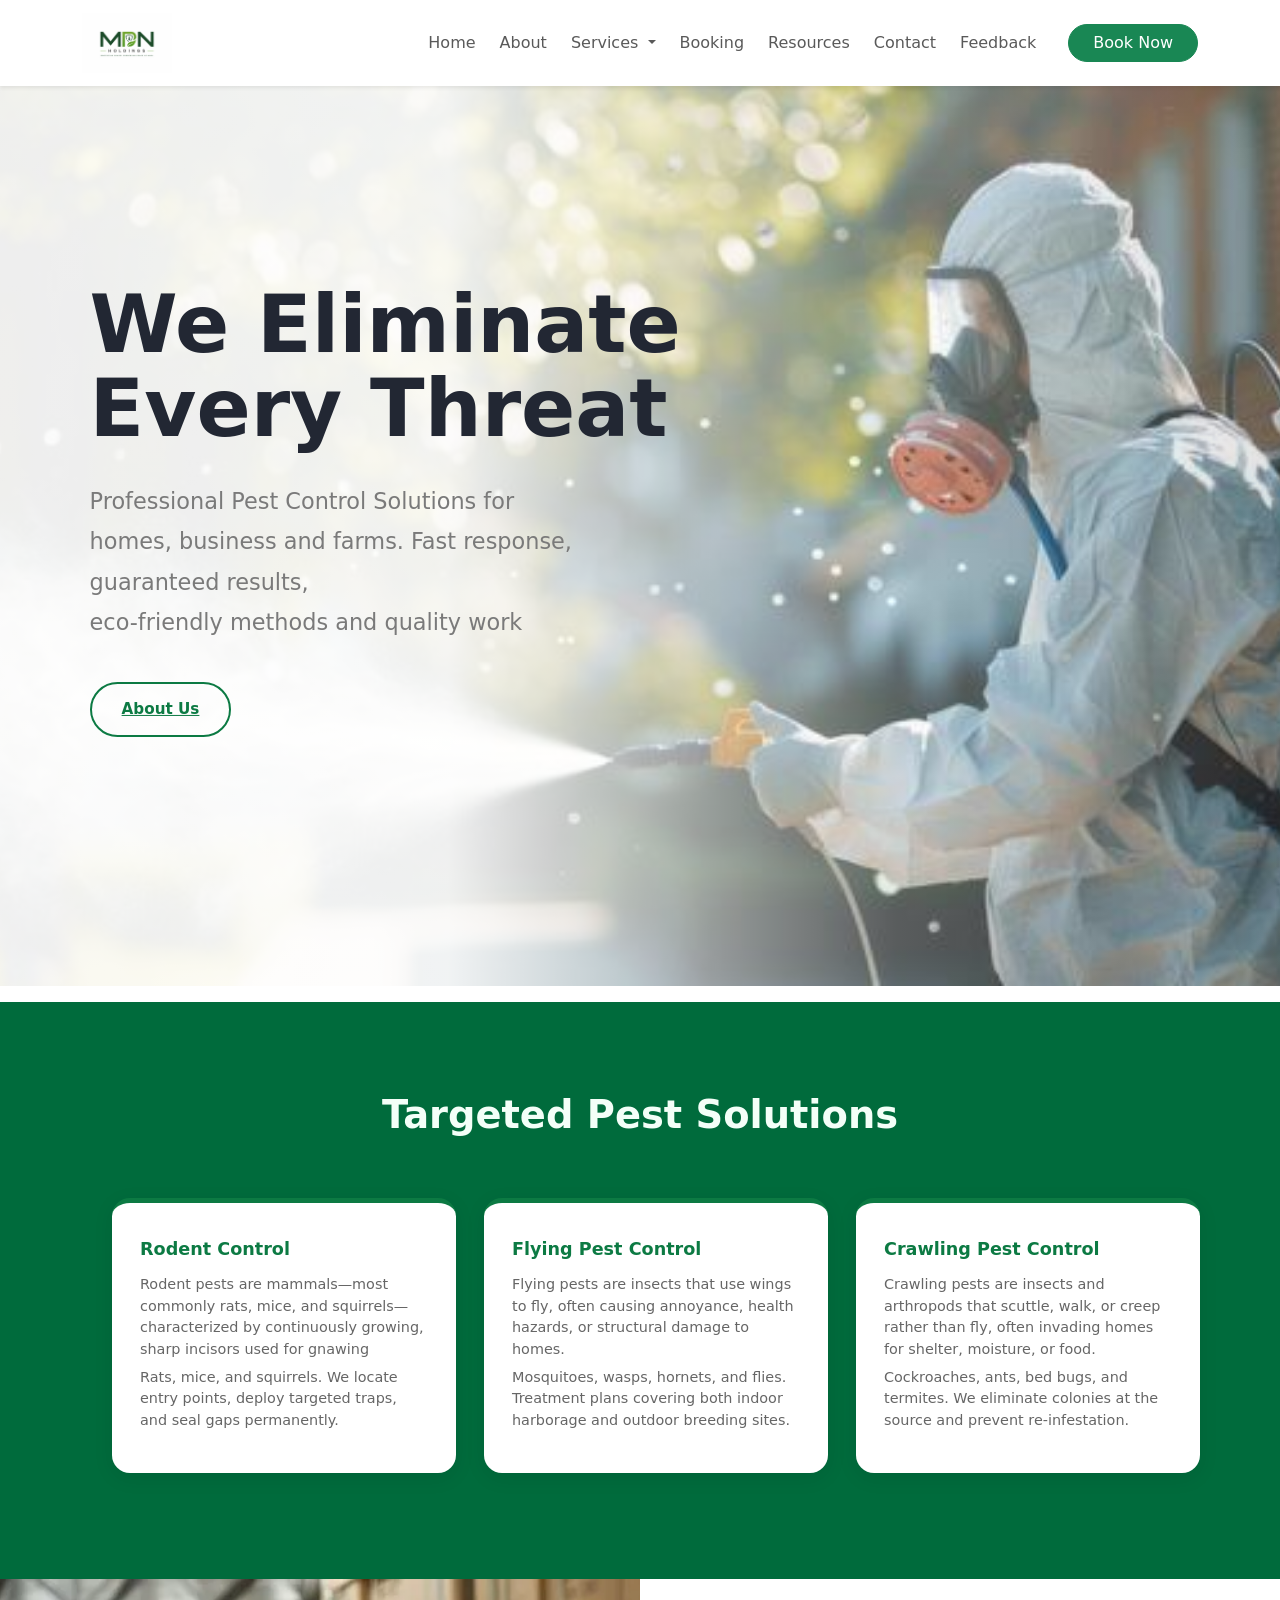
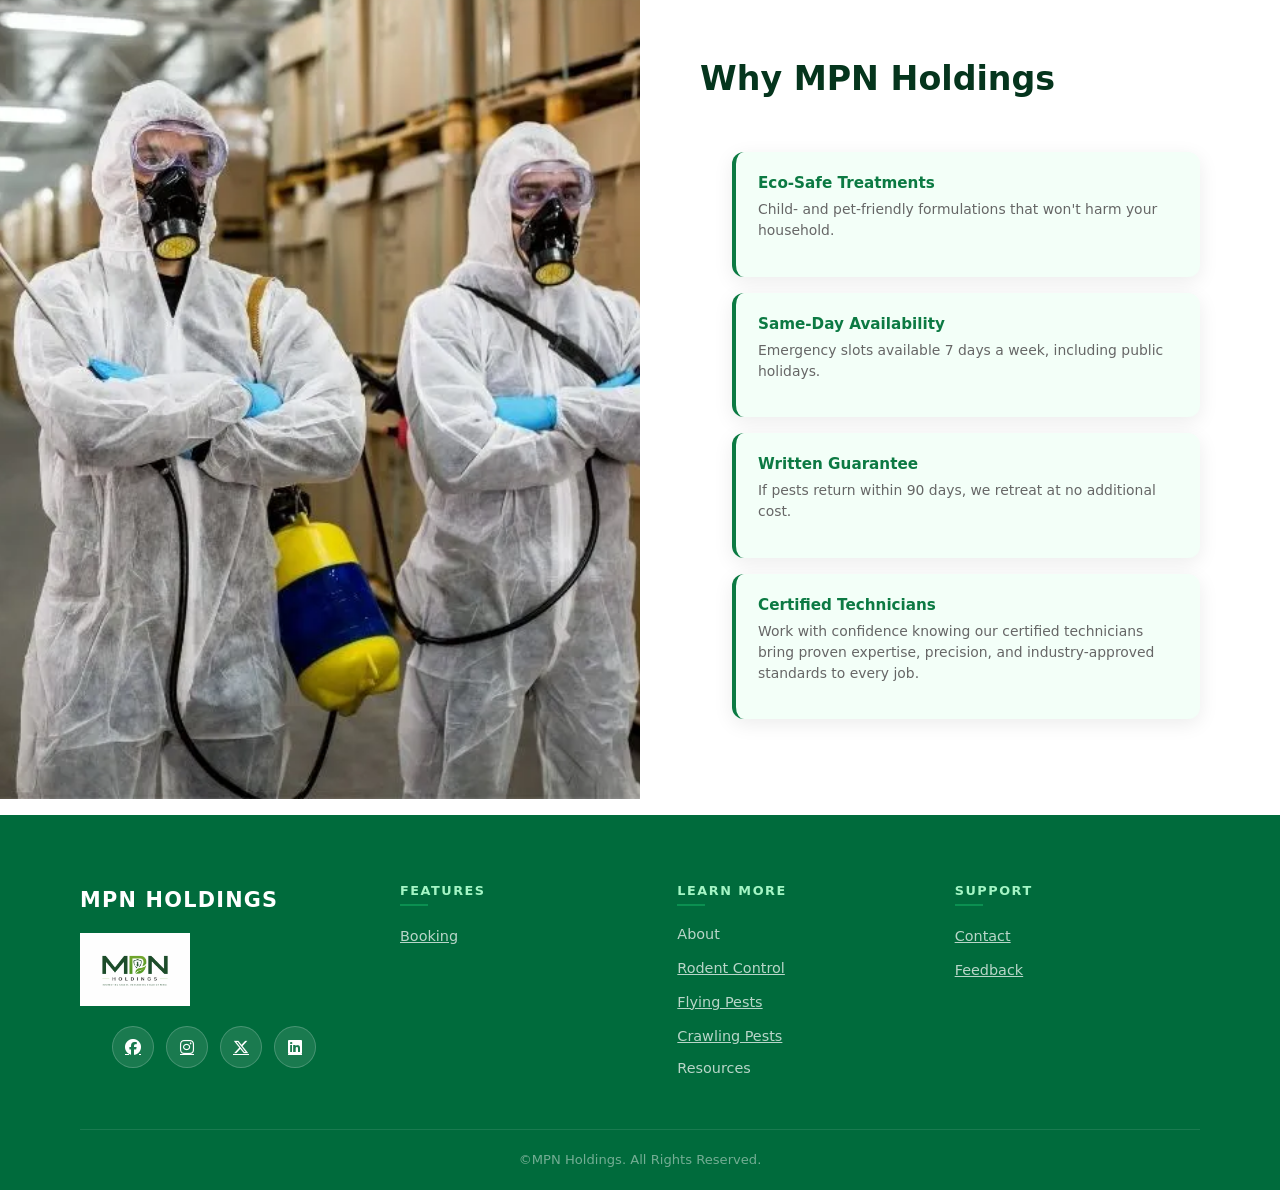
==== commit 84cfdf12: ""Added JS"" ====
--- a/index.html
+++ b/index.html
@@ -16,43 +16,67 @@
 <body>  
     <!-- navigation-->
         <header>
-   <nav class="navbar navbar-expand-lg navbar-light bg-white shadow-sm sticky-top">
+  <nav class="navbar navbar-expand-lg navbar-light bg-white shadow-sm sticky-top">
+
   <div class="container">
 
+    <!-- Logo -->
     <a class="navbar-brand" href="index.html">
-      <img src="Images/Logo.png" style="width:90px;">
-    </a>
-
+      <img src="Images/Logo.png" alt="MPN Holdings logo" style="width:90px;">
+    </a>
+
+    <!-- Mobile toggle -->
     <button class="navbar-toggler" type="button" data-bs-toggle="collapse" data-bs-target="#navbarNav">
       <span class="navbar-toggler-icon"></span>
     </button>
 
+    <!-- Menu -->
     <div class="collapse navbar-collapse" id="navbarNav">
 
       <ul class="navbar-nav ms-auto align-items-lg-center gap-lg-2">
 
-        <li class="nav-item"><a class="nav-link" href="index.html">Home</a></li>
-        <li class="nav-item"><a class="nav-link" href="about.html">About</a></li>
-
+        <li class="nav-item">
+          <a class="nav-link" href="index.html">Home</a>
+        </li>
+
+        <li class="nav-item">
+          <a class="nav-link" href="about.html">About</a>
+        </li>
+
+        <!-- Services Dropdown -->
         <li class="nav-item dropdown">
-          <a class="nav-link dropdown-toggle" href="#" role="button" data-bs-toggle="dropdown" aria-expanded="false">
+          <a class="nav-link dropdown-toggle" href="#" role="button" data-bs-toggle="dropdown">
             Services
           </a>
 
           <ul class="dropdown-menu">
             <li><a class="dropdown-item" href="Services/rodent.html">Rodent Control</a></li>
-            <li><a class="dropdown-item" href="Services/Flying.html">Flying Pests</a></li>
+            <li><a class="dropdown-item" href="Services/flying.html">Flying Pests</a></li>
             <li><a class="dropdown-item" href="Services/crawling.html">Crawling Pests</a></li>
           </ul>
         </li>
 
-        <li class="nav-item"><a class="nav-link" href="booking.html">Booking</a></li>
-        <li class="nav-item"><a class="nav-link" href="resources.html">Resources</a></li>
-        <li class="nav-item"><a class="nav-link" href="contact.html">Contact</a></li>
-        <li class="nav-item"><a class="nav-link" href="feedback.html">Feedback</a></li>
-
+        <li class="nav-item">
+          <a class="nav-link" href="booking.html">Booking</a>
+        </li>
+
+        <li class="nav-item">
+          <a class="nav-link" href="resources.html">Resources</a>
+        </li>
+
+        <li class="nav-item">
+          <a class="nav-link" href="contact.html">Contact</a>
+        </li>
+
+        <li class="nav-item">
+          <a class="nav-link" href="feedback.html">Feedback</a>
+        </li>
+
+        <!-- CTA Button -->
         <li class="nav-item ms-lg-3">
-          <a class="btn btn-success px-4 rounded-pill" href="booking.html">Book Now</a>
+          <a class="btn btn-success px-4 rounded-pill book-btn" href="booking.html">
+            Book Now
+          </a>
         </li>
 
       </ul>
@@ -67,7 +91,7 @@
      <main>
           <section class="intro">
         <h1>We Eliminate <br>Every Threat</h1>
-        <p>Professional Pest Control Solutions for<br>homes, business and farms. Fast response, guaranteed results,<br> eco-friendly methodsand quality work</p> 
+        <p>Professional Pest Control Solutions for<br>homes, business and farms. Fast response, guaranteed results,<br> eco-friendly methods and quality work</p> 
           <a href="about.html" class="btn-secondary">About Us</a>
 
     </section>
@@ -185,6 +209,6 @@
     </nav>
 <p>&copy;MPN Holdings. All Rights Reserved.</p>
     </footer> 
-<script src="https://cdn.jsdelivr.net/npm/bootstrap@5.3.3/dist/js/bootstrap.bundle.min.js"></script>
+
 </body> 
 </html> 
--- a/style.css
+++ b/style.css
@@ -1,8 +1,6 @@
 @import url('https://fonts.googleapis.com/css2?family=Poppins:wght@300;400;500;600;700;800&display=swap');
 
-/* =========================
-   ROOT VARIABLES
-========================= */
+/* ROOT VARIABLES */
 :root {
     --primary:    #0c7a43;
     --secondary:  #11a05a;
@@ -17,9 +15,7 @@
     --transition: 0.3s ease;
 }
 
-/* =========================
-   RESET
-========================= */
+
 *, *::before, *::after {
     margin: 0;
     padding: 0;
@@ -41,18 +37,6 @@
 
 a  { text-decoration: none; }
 ul { list-style: none; }
-
-
-
-/* Navigation */
-
-header{
-    position: sticky;
-    top: 0;
-    z-index: 1000;
-    background: #fff;
-    box-shadow: 0 2px 10px rgba(0,0,0,0.06);
-}
 
 /*Buttons*/
 .btn-primary,
@@ -122,7 +106,6 @@
     margin-bottom:40px;
 }
 
-/* Hero image */
 main figure:first-of-type{
     width:100%;
     height:100vh;
@@ -407,11 +390,6 @@
 }
 
 /*  ABOUT SECTION*/
-
-/* ==================================================
-   ABOUT HERO SECTION
-================================================== */
-
 .About{
     position:relative;
 
@@ -456,7 +434,7 @@
     z-index:-1;
 }
 
-/* HERO TITLE */
+
 .About h2{
     font-size:clamp(3rem, 6vw, 5rem);
 
@@ -480,9 +458,7 @@
     color:rgba(255,255,255,0.92);
 }
 
-/* ==================================================
-   COMPANY BRIEF
-================================================== */
+
 
 .Company.brief{
     padding:100px 8%;
@@ -503,9 +479,6 @@
     text-align:center;
 }
 
-/* ==================================================
-   WHO WE ARE
-================================================== */
 
 .who.we.are{
     background: var(--greenish);
@@ -554,10 +527,6 @@
     color:#666;
     line-height:1.9;
 }
-
-/* ==================================================
-   CORE VALUES
-================================================== */
 
 .core.values{
     padding:110px 8%;
@@ -633,9 +602,6 @@
     transform:scale(1.03);
 }
 
-/* ==================================================
-   ALTERNATING LAYOUT
-================================================== */
 .core.values article .values{
     display: contents;
 }
@@ -658,47 +624,6 @@
     grid-template-columns:1fr 1fr;
 }
 
-/* ==================================================
-   RESPONSIVE
-================================================== */
-
-@media (max-width:900px){
-
-    .core.values article{
-        grid-template-columns:1fr;
-    }
-
-    .core.values article:nth-of-type(2){
-        direction:ltr;
-    }
-
-    .About{
-        min-height:70vh;
-    }
-
-    .About h2{
-        font-size:2.8rem;
-    }
-}
-
-@media (max-width:600px){
-
-    .About{
-        padding:100px 6%;
-    }
-
-    .About h2{
-        font-size:2.2rem;
-    }
-
-    .About p{
-        font-size:1rem;
-    }
-
-    .core.values img{
-        height:300px;
-    }
-}
 /*Rodent pest*/
 
 .Service{
@@ -785,7 +710,7 @@
   gap: 30px;
   align-items: flex-start;
 
-  flex-direction: row; /* keeps normal layout */
+  flex-direction: row;
 }
 
 .Rodent-pest-control h2 {
@@ -818,27 +743,6 @@
 
   color: #444;
   line-height: 1.7;
-}
-
-/* =========================
-   RESPONSIVE
-========================= */
-
-@media (max-width: 768px) {
-
-  .Rodent-pest-control {
-    flex-direction: column;
-  }
-
-  .Rodent-pest-control img,
-  .Rodent-pest-control p {
-    flex: 1 1 100%;
-    max-width: 100%;
-  }
-
-  .Rodent-pest-control h2 {
-    text-align: center;
-  }
 }
 
 section[class="treatment"]{
@@ -1031,7 +935,7 @@
 
   box-shadow: 0 8px 20px rgba(0,0,0,0.1);
 
-  order: 0; /* ensures left side */
+  order: 0;
 }
 
 
@@ -1064,34 +968,8 @@
   color: var(--dark);
   font-size: 2rem;
 }
-/* =========================
-   RESPONSIVE
-========================= */
-
-@media (max-width: 768px) {
-
-  .Flying-pest-control {
-    flex-direction: column;
-  }
-
-  .Flying-pest-control img,
-  .Flying-pest-control p {
-    flex: 1 1 100%;
-    max-width: 100%;
-    order: unset;
-  }
-
-  .Flying-pest-control h2 {
-    text-align: center;
-  }
-}
 
 /*crawling*/
-
-/* =========================
-   CRAWLING PEST CONTROL
-========================= */
-
 .Crawling-pest-control {
   max-width: 1100px;
   margin: auto;
@@ -1126,7 +1004,7 @@
 
   box-shadow: 0 8px 20px rgba(0,0,0,0.1);
 
-  order: 0; /* forces image left */
+  order: 0;
 }
 
 /* TEXT (RIGHT SIDE) */
@@ -1159,27 +1037,7 @@
   color: var(--dark);
   font-size: 2rem;
 }
-/* =========================
-   RESPONSIVE
-========================= */
-
-@media (max-width: 768px) {
-
-  .Crawling-pest-control {
-    flex-direction: column;
-  }
-
-  .Crawling-pest-control img,
-  .Crawling-pest-control p {
-    flex: 1 1 100%;
-    max-width: 100%;
-    order: unset;
-  }
-
-  .Crawling-pest-control h2 {
-    text-align: center;
-  }
-}
+
 /*booking page*/
 .booking {
   width: 100%;
@@ -1289,19 +1147,6 @@
 .form-btn:hover {
   transform: translateY(-2px);
   box-shadow: 0 8px 20px rgba(0,0,0,0.15);
-}
-
-/* =======================
-   RESPONSIVE
-======================= */
-@media (max-width: 768px) {
-  .book-form .form-row {
-    grid-template-columns: 1fr;
-  }
-
-  .booking h1 {
-    font-size: 2rem;
-  }
 }
 
 /*resources*/
@@ -1427,21 +1272,6 @@
     text-align: center;
 }
 
-/* =========================
-   RESPONSIVE
-========================= */
-@media (max-width: 900px) {
-    .resource-grid {
-        grid-template-columns: repeat(2, 1fr);
-    }
-}
-
-@media (max-width: 600px) {
-    .resource-grid {
-        grid-template-columns: 1fr;
-    }
-}
-
 .resources-content a {
   display: inline-block;
 
@@ -1563,24 +1393,6 @@
   color: #555;
 }
 
-/* =========================
-   RESPONSIVE DESIGN
-========================= */
-@media (max-width: 900px) {
-  .resource-grid {
-    grid-template-columns: repeat(2, 1fr);
-  }
-}
-
-@media (max-width: 600px) {
-  .resource-grid {
-    grid-template-columns: 1fr;
-  }
-
-  .Resources {
-    min-height: 70vh;
-  }
-}
 main > h2 {
   position: relative;
   margin: 0;
@@ -1636,7 +1448,7 @@
 
 .contact-container {
   display: flex;
-  gap: 15px; /* reduced from 30px */
+  gap: 15px;
   align-items: stretch;
 }
 
@@ -1653,7 +1465,7 @@
 .contact-form .form-row {
   display: grid;
   grid-template-columns: repeat(2, 1fr);
-  gap: 18px; /* slightly more space between Name & Email */
+  gap: 18px;
 }
 
 .contact-form input,
@@ -1715,29 +1527,6 @@
   border-radius: 12px;
   box-shadow: 0 10px 25px rgba(0,0,0,0.08);
 }
-
-/* =======================
-   RESPONSIVE
-======================= */
-@media (max-width: 900px) {
-  .contact-container {
-    flex-direction: column;
-  }
-
-  main > h2 {
-    font-size: 2rem;
-    top: 120px;
-  }
-
-  main > img {
-    height: 300px;
-  }
-
-  .contact-form .form-row {
-    grid-template-columns: 1fr;
-  }
-}
-
 
 /*feedback page*/
 .Feedback {
@@ -1941,42 +1730,12 @@
   line-height: 1.5;
 }
 
-/* RESPONSIVE */
-@media (max-width: 900px) {
-
-  .feedback-form .form-row {
-    grid-template-columns: 1fr;
-  }
-
-  .reviews {
-    grid-template-columns: repeat(2, 1fr);
-  }
-
-  .Feedback h1 {
-    font-size: 2.2rem;
-  }
-}
-
-@media (max-width: 600px) {
-
-  .reviews {
-    grid-template-columns: 1fr;
-  }
-
-  .Feedback img {
-    height: 300px;
-  }
-
-  .Feedback h1 {
-    font-size: 2rem;
-  }
-
-  .Feedback p {
-    font-size: 1rem;
-  }
-}
-
-/*TABLET (<= 1024px) */
+
+/* ==================================================
+   MEDIA QUERIES
+================================================== */
+
+/* LARGE TABLET (<=1024px) */
 @media (max-width: 1024px) {
 
     nav {
@@ -1988,12 +1747,32 @@
         font-size: 3.5rem;
     }
 
+    .intro p {
+        font-size: 1.1rem;
+    }
+
     .services-grid {
         grid-template-columns: repeat(2, 1fr);
     }
 
+    .Pests {
+        padding: 70px 40px;
+    }
+
+    .why-us-content {
+        padding: 60px 40px;
+    }
+
     .resource-grid {
         grid-template-columns: repeat(2, 1fr);
+    }
+
+    .signs-grid {
+        grid-template-columns: repeat(2, 1fr);
+    }
+
+    .core.values article {
+        gap: 40px;
     }
 
     .site-footer {
@@ -2002,15 +1781,110 @@
         padding: 60px 40px 0;
     }
 
+    .footer-brand {
+        grid-column: 1;
+        grid-row: 1;
+    }
+
     .footer-links {
+        grid-column: 1;
+        grid-row: 2;
+        grid-template-columns: repeat(3, 1fr);
+        padding-bottom: 40px;
+    }
+
+    .site-footer > p {
+        grid-row: 3;
+        padding: 20px 40px;
+    }
+
+    .reviews {
         grid-template-columns: repeat(2, 1fr);
-    }
-}
-
-/* MOBILE (<= 768px) */
+        padding: 60px 5%;
+    }
+
+    .reviews h2 {
+        grid-column: 1 / -1;
+    }
+}
+
+/* TABLET (<=900px) */
+@media (max-width: 900px) {
+
+    .core.values article {
+        grid-template-columns: 1fr;
+        gap: 30px;
+        margin-bottom: 60px;
+    }
+
+    .core.values article:nth-of-type(2) {
+        direction: ltr;
+    }
+
+    .core.values article:nth-of-type(2) * {
+        direction: ltr;
+    }
+
+    .core.values img {
+        height: 300px;
+    }
+
+    .About {
+        min-height: 70vh;
+        padding: 100px 6%;
+    }
+
+    .About h2 {
+        font-size: 2.8rem;
+    }
+
+    .resource-grid {
+        grid-template-columns: repeat(2, 1fr);
+    }
+
+    .signs-grid {
+        grid-template-columns: repeat(2, 1fr);
+    }
+
+    .contact-container {
+        flex-direction: column;
+    }
+
+    iframe {
+        width: 100%;
+        min-height: 350px;
+    }
+
+    main > h2 {
+        font-size: 2rem;
+        top: 120px;
+    }
+
+    main > img {
+        height: 300px;
+    }
+
+    .contact-form .form-row {
+        grid-template-columns: 1fr;
+    }
+
+    .feedback-form .form-row {
+        grid-template-columns: 1fr;
+    }
+
+    .reviews {
+        grid-template-columns: repeat(2, 1fr);
+    }
+
+    .Feedback h1 {
+        font-size: 2.2rem;
+    }
+}
+
+/* MOBILE (<=768px) */
 @media (max-width: 768px) {
 
-    
+    /* NAV */
     #navbarNav > ul {
         flex-direction: column;
         gap: 10px;
@@ -2021,14 +1895,27 @@
         width: 70px;
     }
 
-   
+    /* HERO / INTRO */
+    main figure:first-of-type {
+        height: 100svh;
+    }
+
+    main figure:first-of-type::after {
+        background: linear-gradient(
+            to bottom,
+            rgba(255,255,255,0.92) 50%,
+            rgba(255,255,255,0.3) 100%
+        );
+    }
+
     .intro {
         position: relative;
         top: auto;
         left: auto;
         transform: none;
-        padding: 80px 20px;
+        padding: 80px 20px 40px;
         text-align: center;
+        max-width: 100%;
     }
 
     .intro h1 {
@@ -2039,28 +1926,16 @@
         font-size: 1rem;
     }
 
-    
+    /* PESTS / SERVICES */
+    .Pests {
+        padding: 60px 20px;
+    }
+
     .services-grid {
         grid-template-columns: 1fr;
     }
 
-    
-    .Resources {
-        flex-direction: column;
-        text-align: center;
-        padding: 60px 5%;
-    }
-
-    .resource-content {
-        max-width: 100%;
-    }
-
-    
-    .resource-grid {
-        grid-template-columns: 1fr;
-    }
-
-   
+    /* WHY US */
     main {
         flex-direction: column;
     }
@@ -2068,42 +1943,423 @@
     main > figure:nth-of-type(2),
     .why-us-content {
         width: 100%;
-    }
-
-    
+        flex: 1 1 100%;
+    }
+
+    main > figure:nth-of-type(2) {
+        min-height: 300px;
+    }
+
+    .why-us-content {
+        padding: 50px 24px;
+    }
+
+    /* ABOUT */
+    .About {
+        padding: 100px 5%;
+        min-height: 60vh;
+    }
+
+    .About h2 {
+        font-size: 2.4rem;
+    }
+
+    .About p {
+        font-size: 1rem;
+    }
+
+    /* COMPANY BRIEF */
+    .Company.brief {
+        padding: 60px 5%;
+    }
+
+    /* WHO WE ARE */
+    .who.we.are {
+        padding: 60px 5%;
+        grid-template-columns: 1fr;
+    }
+
+    /* CORE VALUES */
+    .core.values {
+        padding: 60px 5%;
+    }
+
+    .core.values article {
+        grid-template-columns: 1fr;
+        gap: 24px;
+        margin-bottom: 50px;
+    }
+
+    .core.values article:nth-of-type(2) {
+        direction: ltr;
+    }
+
+    .core.values article:nth-of-type(2) * {
+        direction: ltr;
+    }
+
+    .core.values h3 {
+        font-size: 1.5rem;
+    }
+
+    .core.values img {
+        height: 260px;
+    }
+
+    /* SERVICE HERO */
+    .Service {
+        padding: 100px 5%;
+        min-height: 80vh;
+    }
+
+    /* PEST CONTROL CONTENT */
+    .Rodent-pest-control,
+    .Flying-pest-control,
+    .Crawling-pest-control {
+        flex-direction: column;
+        padding: 40px 16px;
+    }
+
+    .Rodent-pest-control img,
+    .Flying-pest-control img,
+    .Crawling-pest-control img {
+        flex: 1 1 100%;
+        max-width: 100%;
+        order: unset;
+    }
+
+    .Rodent-pest-control p,
+    .Flying-pest-control p,
+    .Crawling-pest-control p {
+        flex: 1 1 100%;
+        order: unset;
+    }
+
+    .Rodent-pest-control h2,
+    .Flying-pest-control h2,
+    .Crawling-pest-control h2 {
+        text-align: center;
+        font-size: 1.6rem;
+    }
+
+    /* TREATMENT */
+    .treatment {
+        padding: 40px 16px;
+    }
+
+    .treatment article {
+        flex-direction: column;
+        align-items: flex-start;
+    }
+
+    .treatment article img {
+        width: 100%;
+        max-width: 100%;
+    }
+
+    /* SIGNS GRIDS */
+    .signs-grid {
+        grid-template-columns: 1fr;
+    }
+
+    .sign-card h3 {
+        min-height: auto;
+    }
+
+    /* RESOURCES */
+    .Resources {
+        min-height: 70vh;
+        padding: 0 5%;
+        align-items: center;
+    }
+
+    .resource-content {
+        max-width: 100%;
+        text-align: center;
+    }
+
+    .resource-content h1 {
+        font-size: 2rem;
+    }
+
+    .resource-content p {
+        font-size: 1rem;
+    }
+
+    .Resource-intro {
+        padding: 50px 5%;
+        text-align: center;
+    }
+
+    .Resource-intro h2 {
+        text-align: center;
+        font-size: 1.8rem;
+    }
+
+    .Resource-tips {
+        padding: 50px 5%;
+    }
+
+    .resource-title {
+        font-size: 1.6rem;
+        text-align: center;
+    }
+
+    .resource-grid {
+        grid-template-columns: 1fr;
+    }
+
+    .Environment {
+        padding: 50px 5%;
+    }
+
+    /* BOOKING */
+    .booking h1 {
+        font-size: 2rem;
+        padding: 40px 16px;
+    }
+
+    .booking p {
+        font-size: 1rem;
+        padding: 0 16px;
+    }
+
+    .booking-section {
+        padding: 20px 16px;
+    }
+
+    .booking-form {
+        padding: 20px 16px;
+    }
+
+    .book-form .form-row {
+        grid-template-columns: 1fr;
+    }
+
+    /* CONTACT */
+    .contact-section {
+        padding: 30px 5%;
+    }
+
+    .contact-container {
+        flex-direction: column;
+    }
+
+    iframe {
+        width: 100%;
+        min-height: 300px;
+    }
+
+    /* FEEDBACK */
+    .Feedback img {
+        height: 300px;
+    }
+
+    .Feedback h1 {
+        font-size: 2rem;
+    }
+
+    .Feedback p {
+        font-size: 0.95rem;
+        top: 200px;
+    }
+
+    .feedback-section {
+        padding: 40px 5%;
+        margin-top: 20px;
+    }
+
+    .feedback-form {
+        padding: 24px 16px;
+    }
+
+    .feedback-form .form-row {
+        grid-template-columns: 1fr;
+    }
+
+    /* REVIEWS */
+    .reviews {
+        grid-template-columns: 1fr;
+        padding: 50px 5%;
+    }
+
+    /* FOOTER */
     .footer-links {
         grid-template-columns: 1fr;
+        gap: 24px;
     }
 
     .site-footer {
         padding: 50px 20px 0;
     }
-}
-
-/*SMALL MOBILE (<= 480px)*/
+
+    .site-footer > p {
+        padding: 20px;
+    }
+}
+
+/* SMALL MOBILE (<=480px) */
 @media (max-width: 480px) {
 
+    /* HERO */
     .intro h1 {
         font-size: 2rem;
     }
 
+    .intro p {
+        font-size: 0.9rem;
+    }
+
+    .btn-primary,
+    .btn-secondary {
+        padding: 12px 22px;
+        font-size: 0.88rem;
+    }
+
+    /* PESTS */
+    .pest-title {
+        font-size: 1.5rem;
+        margin-bottom: 40px;
+    }
+
+    /* ABOUT */
+    .About {
+        padding: 80px 4%;
+    }
+
+    .About h2 {
+        font-size: 2rem;
+    }
+
+    .About p {
+        font-size: 0.95rem;
+    }
+
+    /* CORE VALUES */
+    .core.values > h2 {
+        font-size: 1.6rem;
+        margin-bottom: 40px;
+    }
+
+    .core.values h3 {
+        font-size: 1.3rem;
+    }
+
+    .core.values img {
+        height: 220px;
+    }
+
+    /* SERVICE */
+    .Service {
+        padding: 80px 4%;
+    }
+
+    /* PEST CONTROL */
+    .Rodent-pest-control h2,
+    .Flying-pest-control h2,
+    .Crawling-pest-control h2 {
+        font-size: 1.4rem;
+    }
+
+    /* SIGNS GRID */
+    .sign-card img {
+        height: 180px;
+    }
+
+    /* RESOURCES */
     .resource-content h1 {
-        font-size: 2rem;
+        font-size: 1.7rem;
     }
 
     .resource-content p {
-        font-size: 1rem;
+        font-size: 0.9rem;
     }
 
     .resource-title {
-        font-size: 1.5rem;
+        font-size: 1.4rem;
     }
 
     .resource-card img {
         height: 160px;
     }
 
+    /* BOOKING */
+    .booking h1 {
+        font-size: 1.7rem;
+    }
+
+    .booking-section h2 {
+        font-size: 1.4rem;
+    }
+
+    /* CONTACT */
+    main > h2 {
+        font-size: 1.6rem;
+        top: 100px;
+    }
+
+    main > img {
+        height: 260px;
+    }
+
+    /* FEEDBACK */
+    .Feedback img {
+        height: 260px;
+    }
+
+    .Feedback h1 {
+        font-size: 1.7rem;
+    }
+
+    .Feedback p {
+        font-size: 0.88rem;
+        top: 170px;
+    }
+
+    /* REVIEWS */
+    .reviews h2 {
+        font-size: 1.6rem;
+    }
+
+    /* FOOTER */
+    .footer-brand strong {
+        font-size: 1.1rem;
+    }
+
     .site-footer > p {
-        padding: 20px;
+        font-size: 0.75rem;
+        padding: 16px;
+    }
+}
+
+/* EXTRA SMALL (<=360px) */
+@media (max-width: 360px) {
+
+    .intro h1 {
+        font-size: 1.7rem;
+    }
+
+    .About h2 {
+        font-size: 1.8rem;
+    }
+
+    .Service h1 {
+        font-size: 2.4rem;
+    }
+
+    .booking h1 {
+        font-size: 1.5rem;
+    }
+
+    .Feedback h1 {
+        font-size: 1.5rem;
+    }
+
+    .core.values img {
+        height: 190px;
+    }
+
+    .sign-card img {
+        height: 160px;
     }
 }
